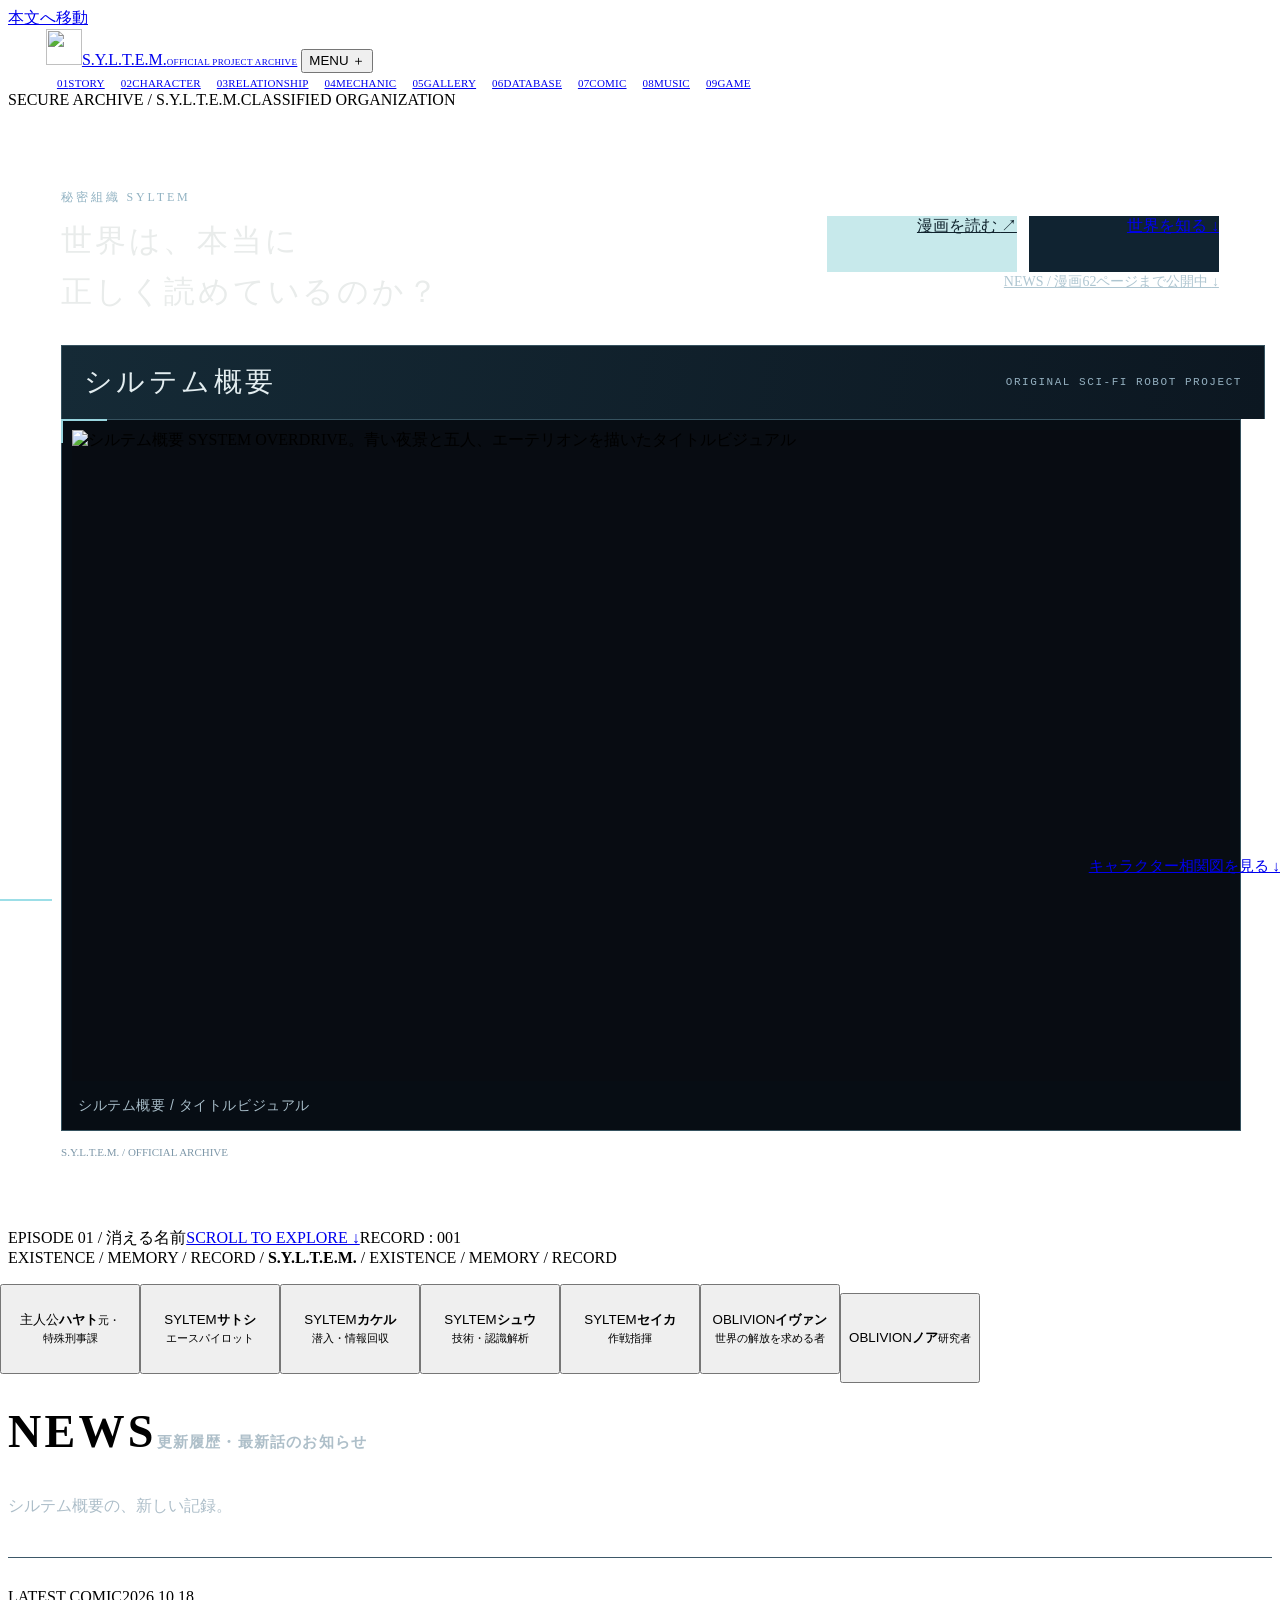
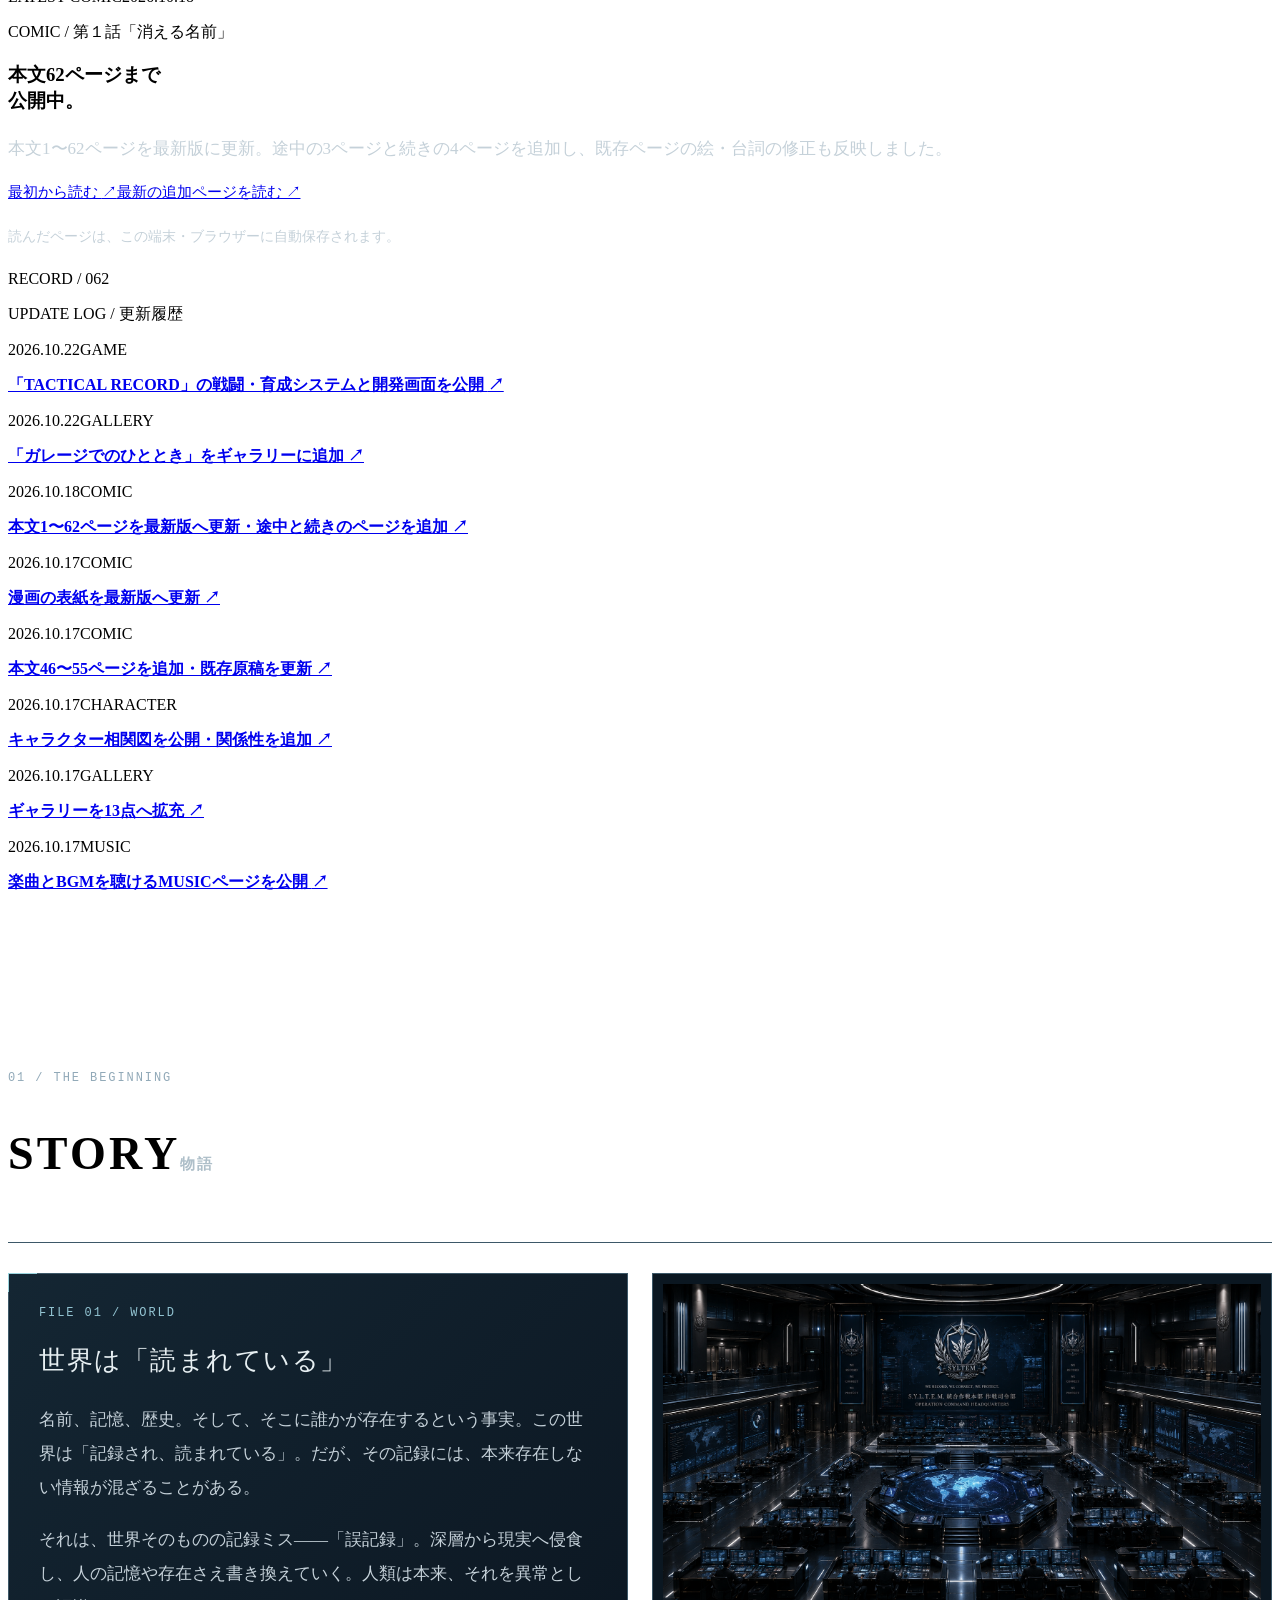
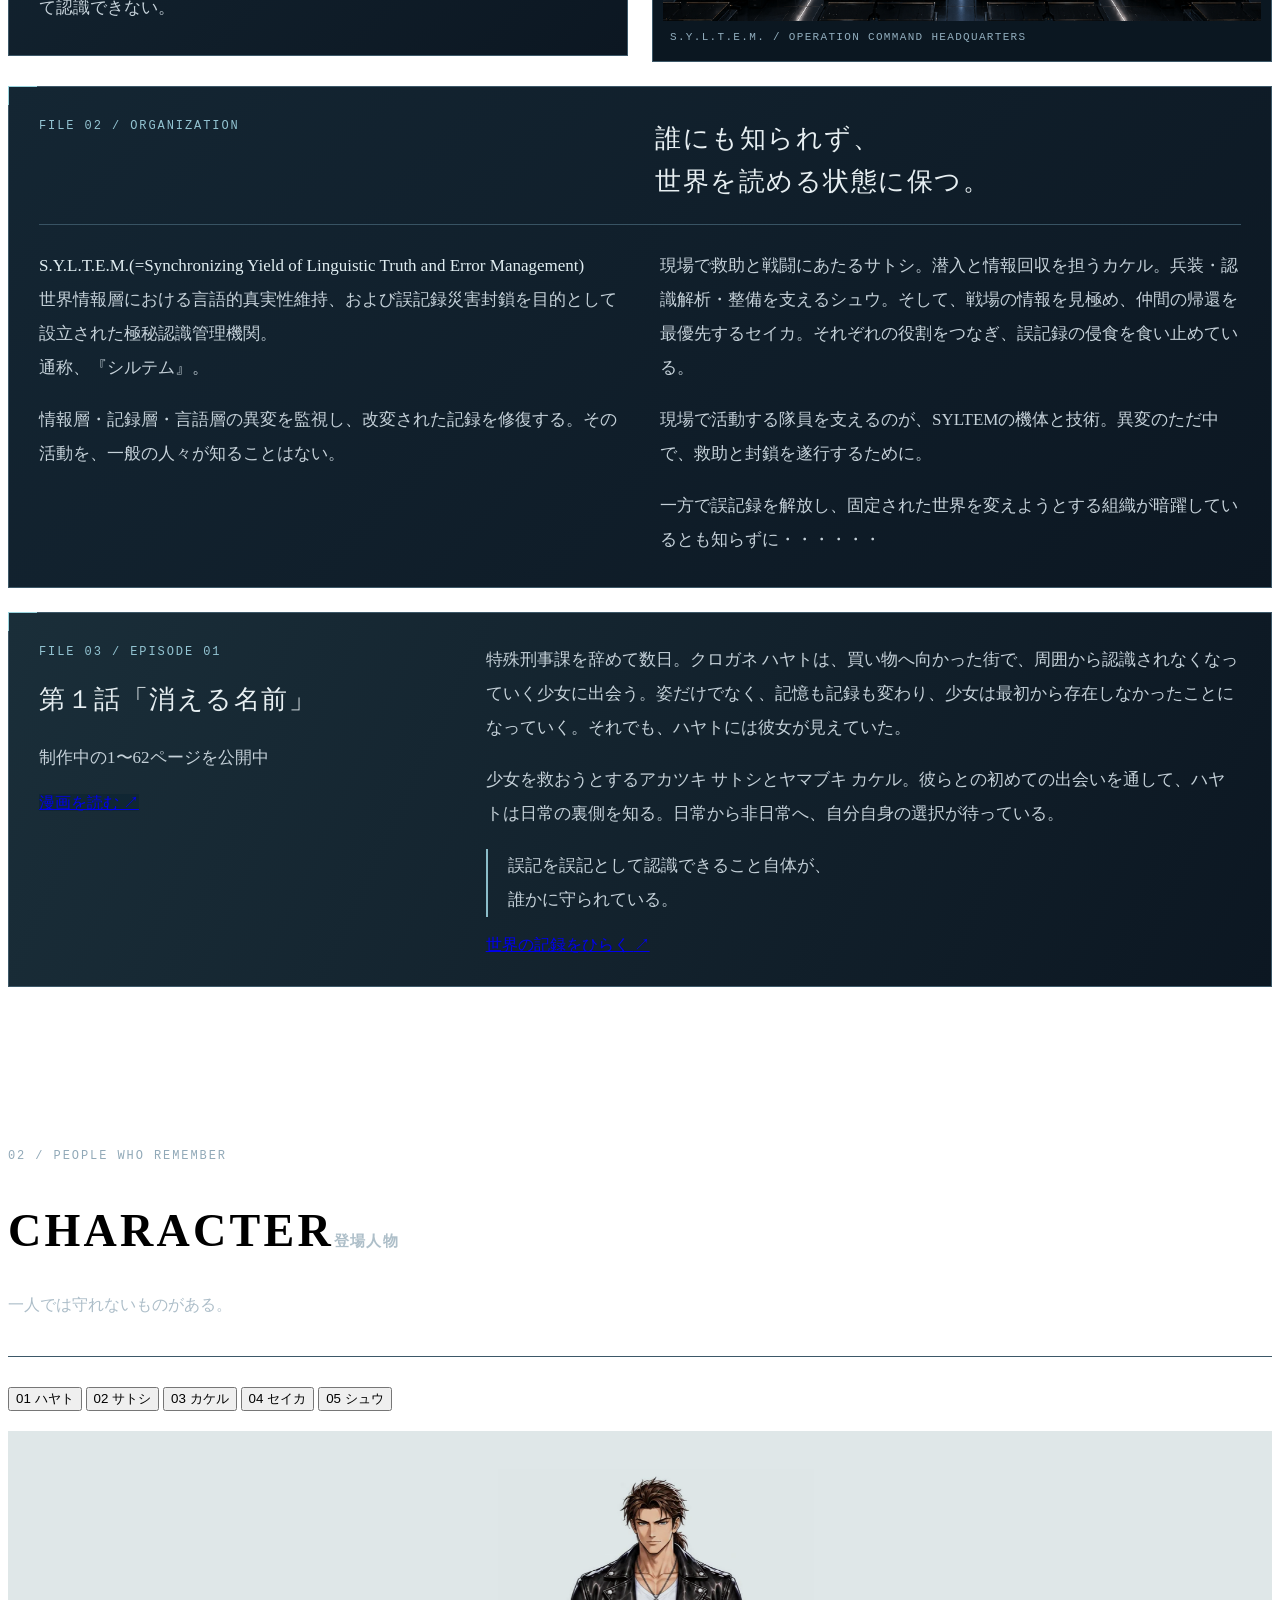
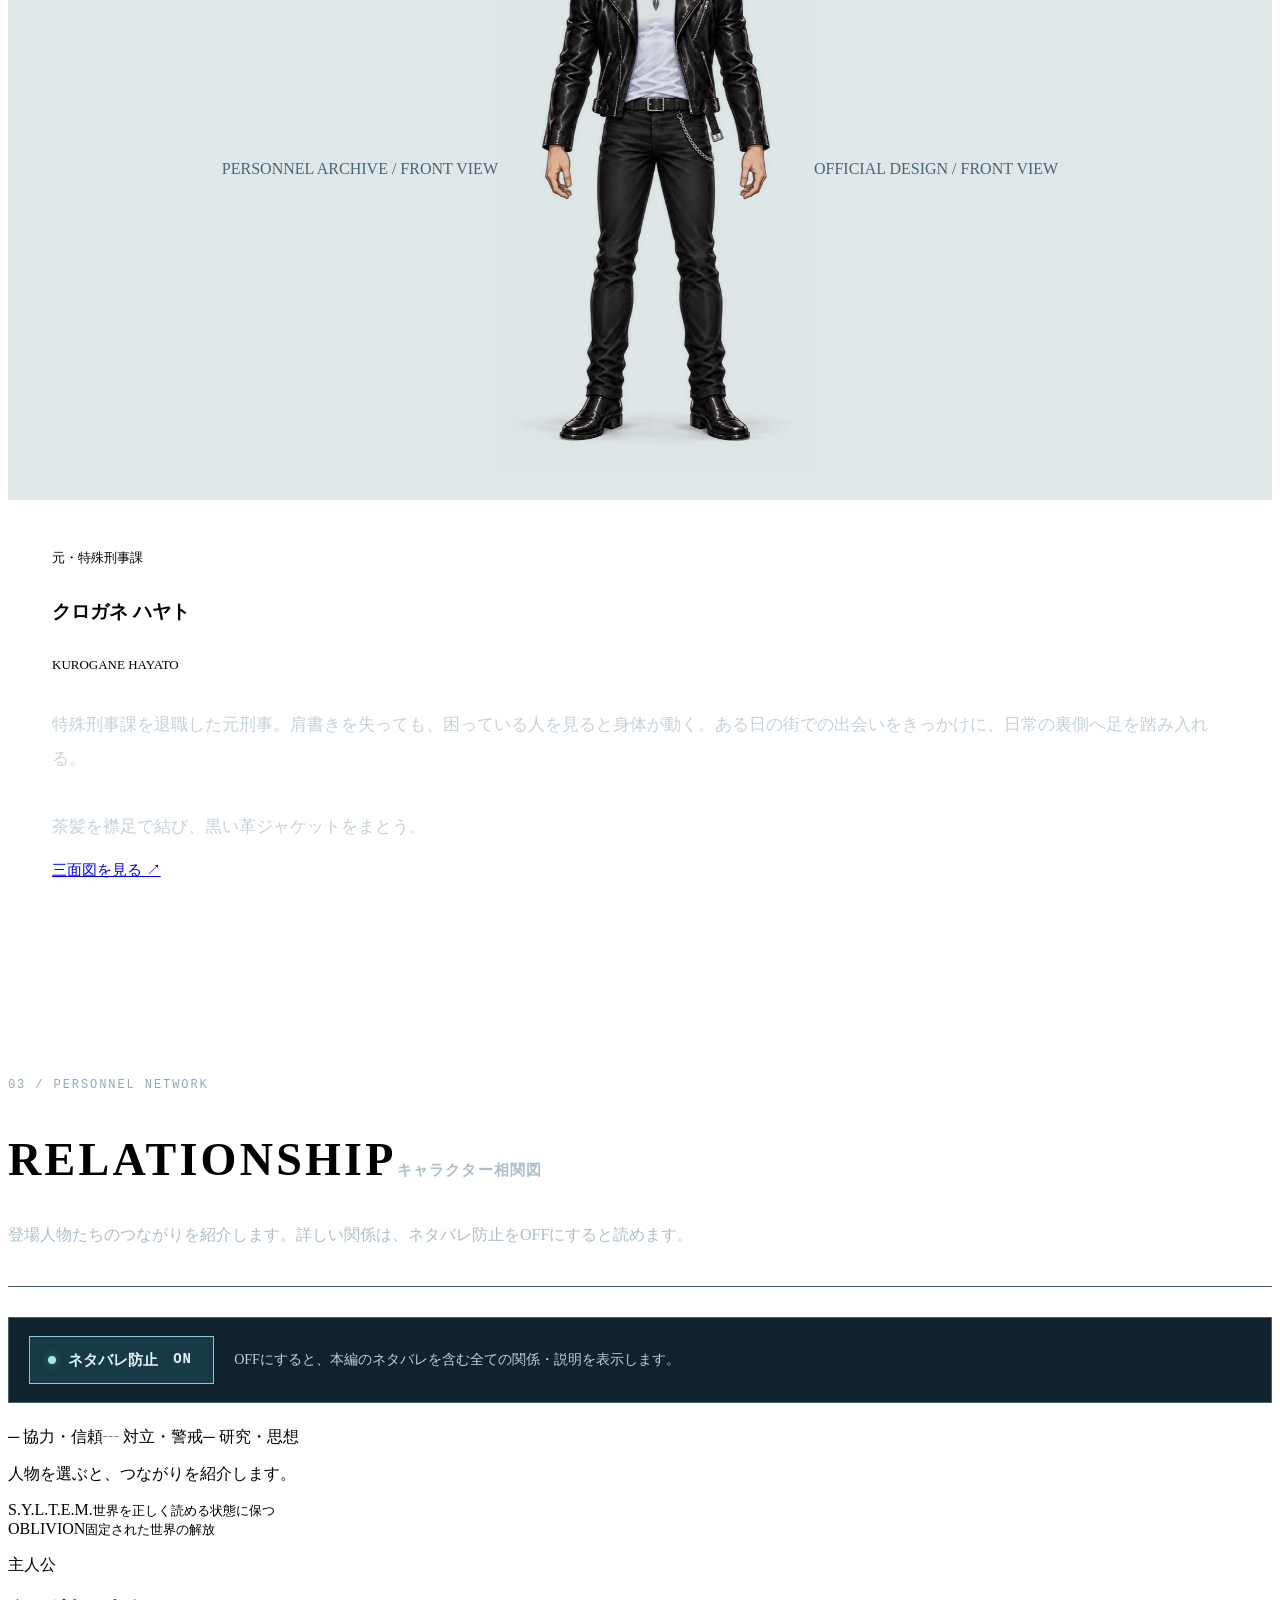
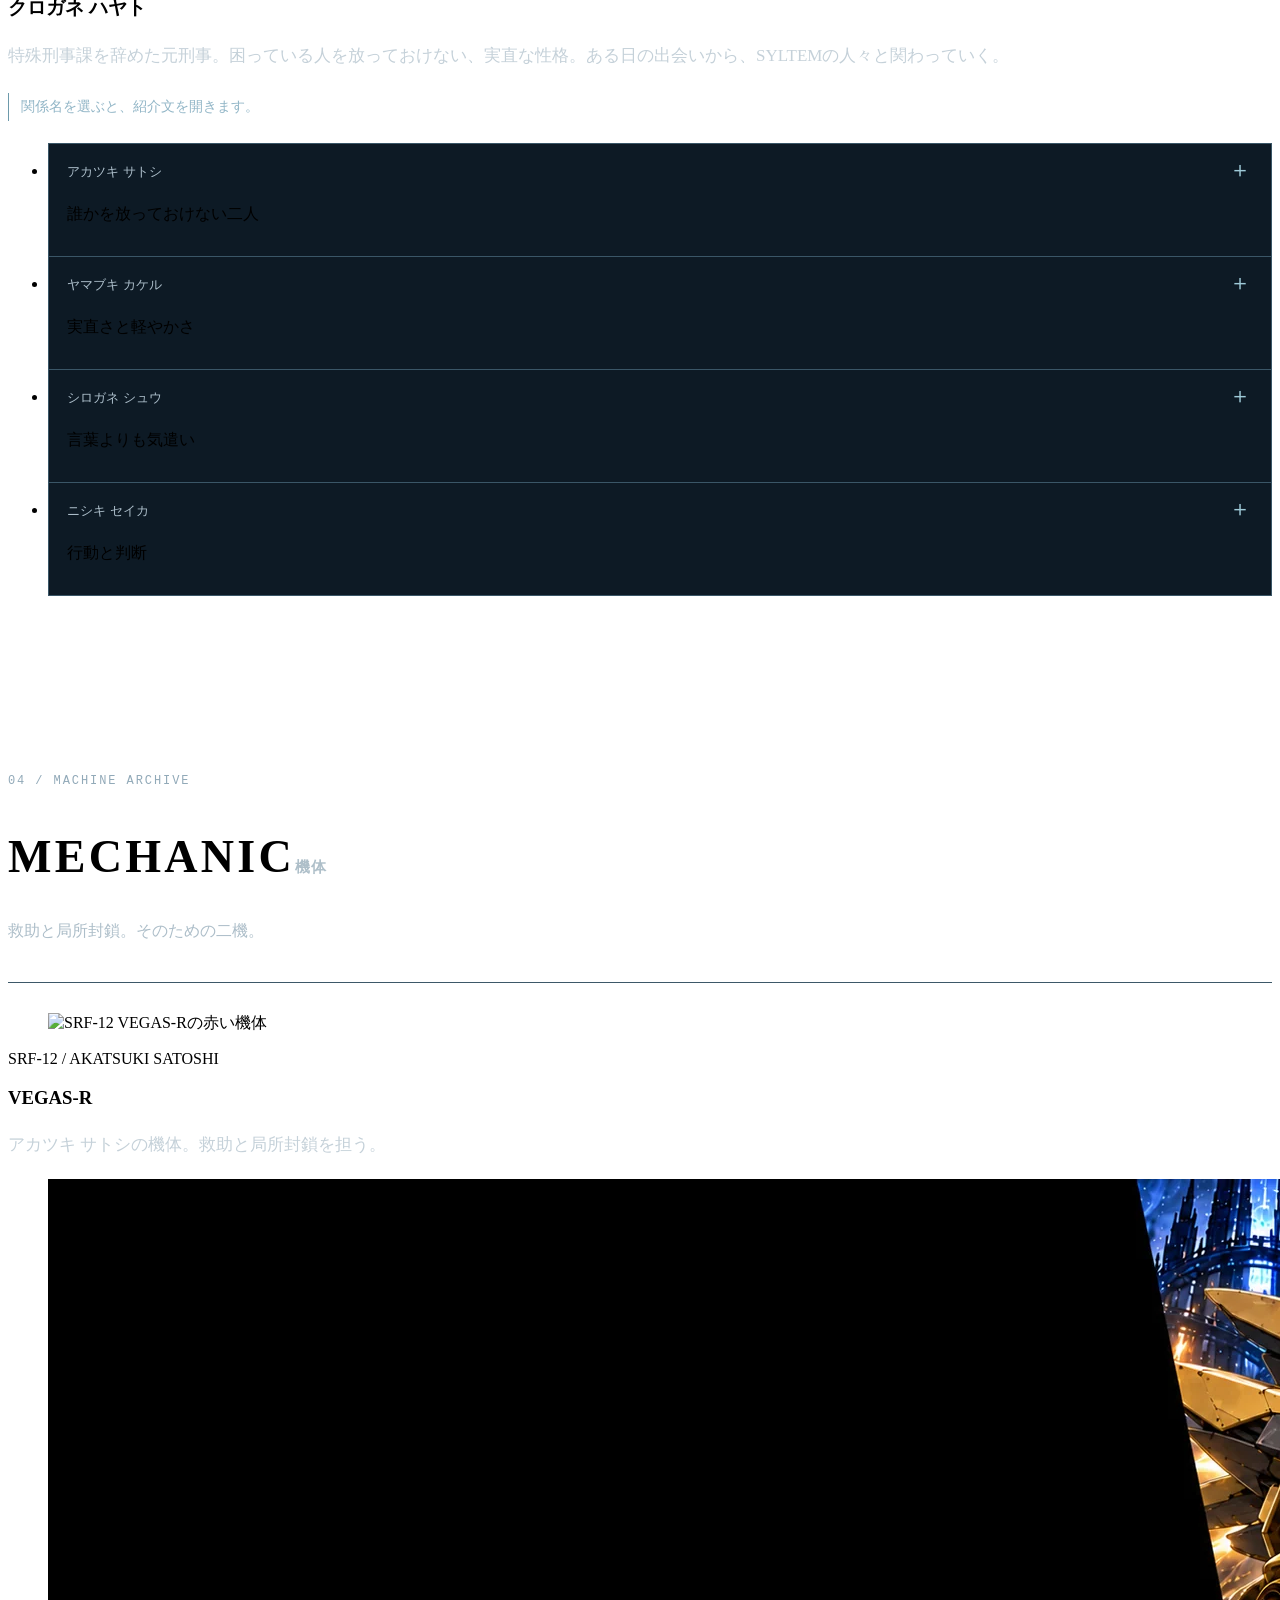
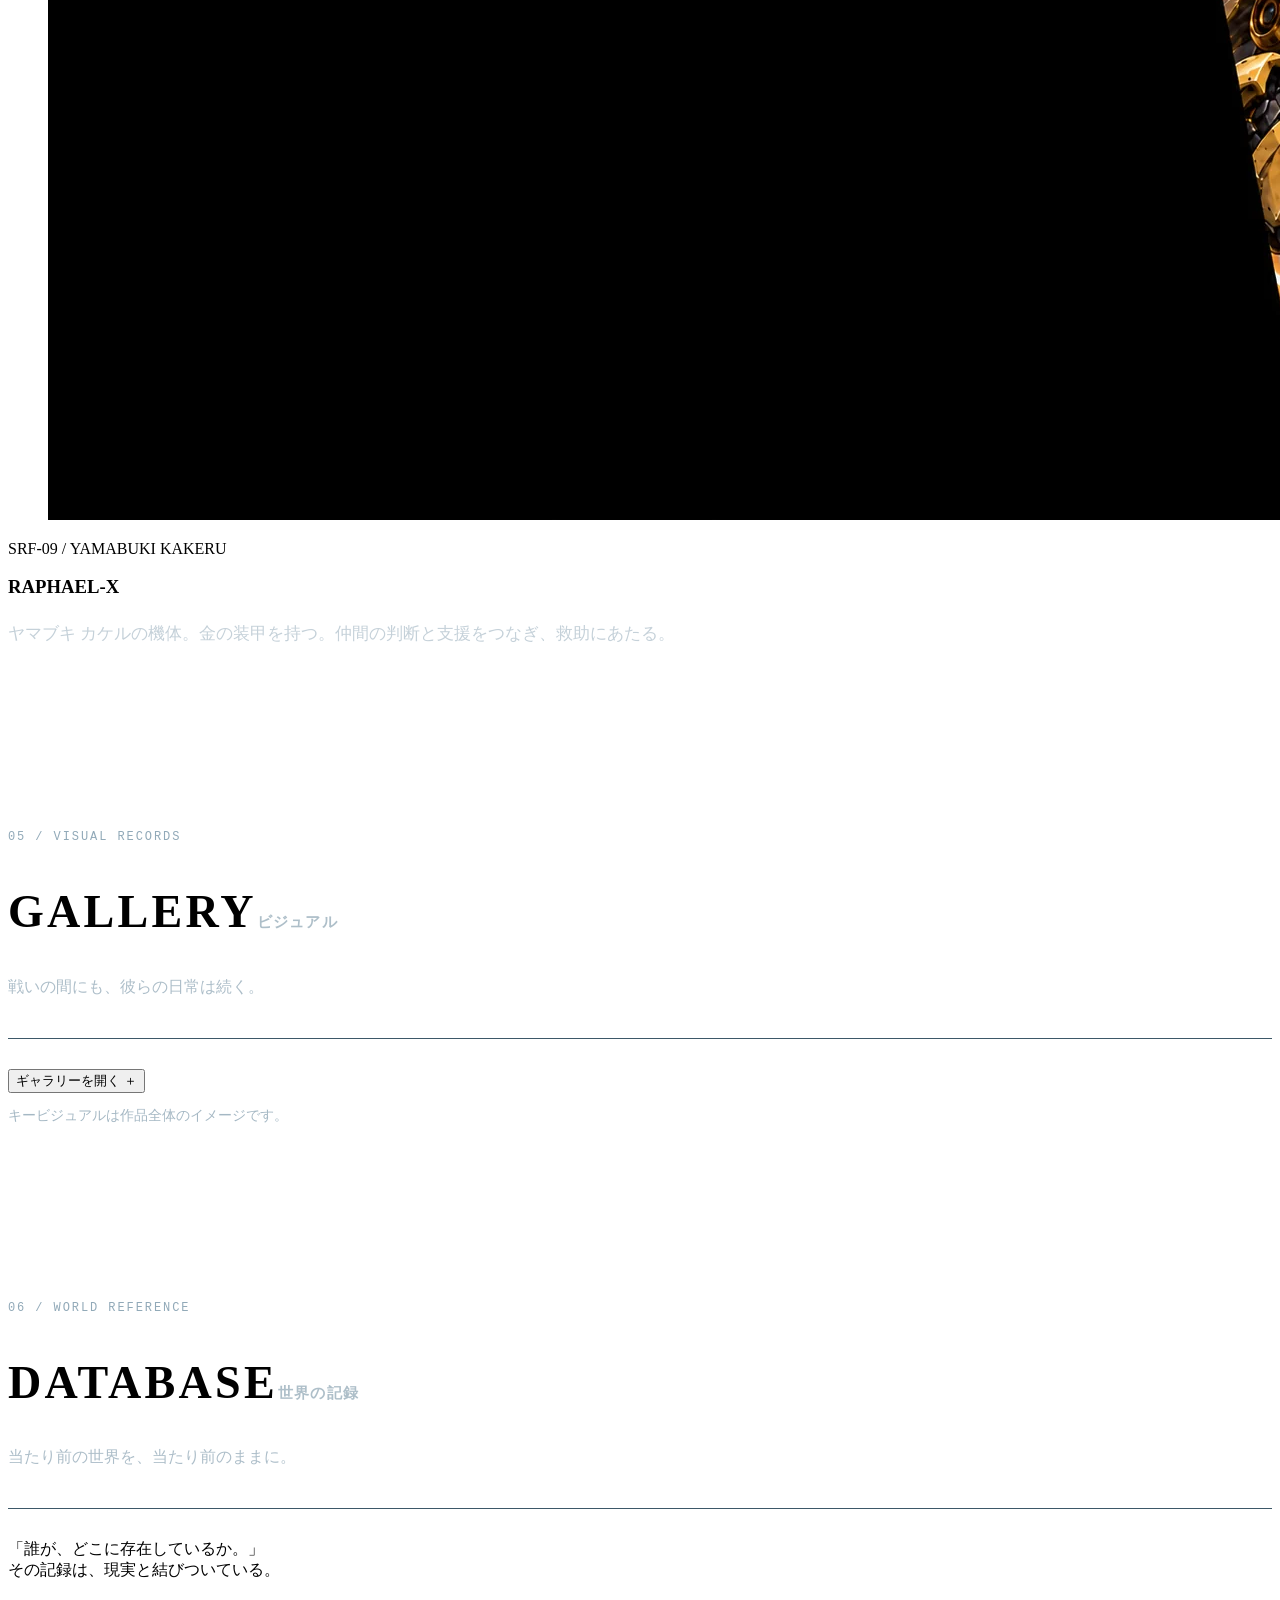
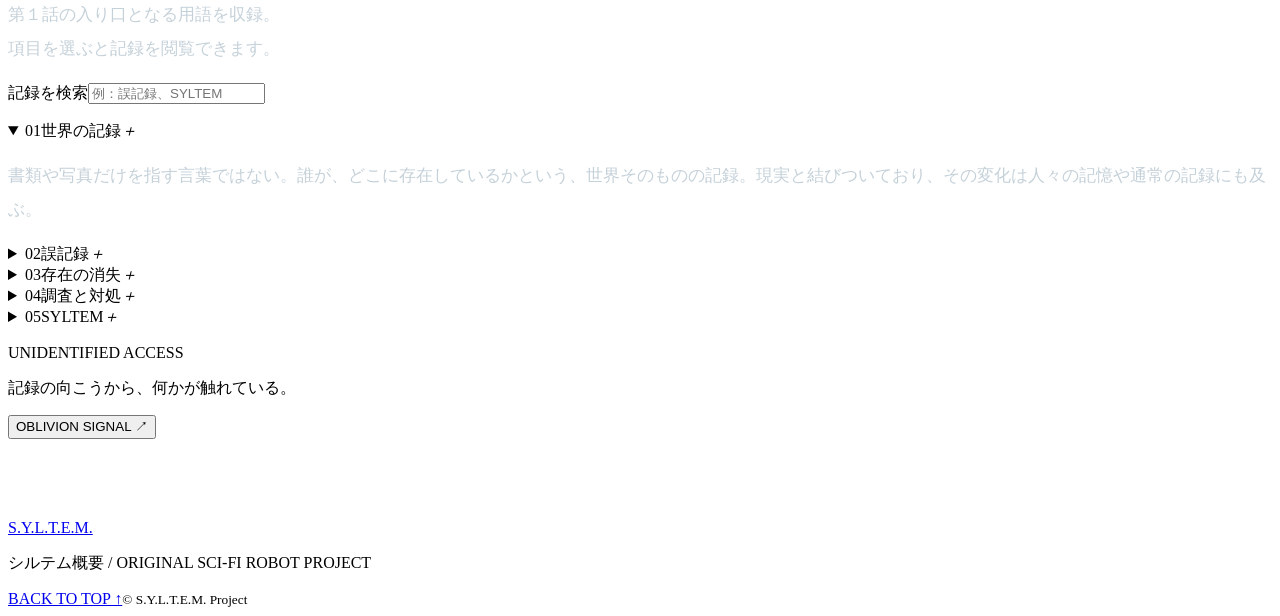
==== index.html @ 00e5a5b4 "Add main pages and game showcase (4/6)" ====
<!doctype html>
<html lang="ja">
<head>
<meta charset="utf-8"><meta name="viewport" content="width=device-width,initial-scale=1">
<meta name="theme-color" content="#080c12">
<title>シルテム概要｜S.Y.L.T.E.M. 公式サイト｜オリジナルSFロボット漫画</title>
<meta name="description" content="オリジナルSFロボット作品『シルテム概要』。消える名前、書き換わる記録。クロガネ ハヤトとSYLTEMの出会いを描く物語。">
<link rel="icon" href="syltem-emblem.png" type="image/png"><link rel="stylesheet" href="style.css?v=oblivion-soft-lines-1"><link rel="stylesheet" href="interface.css?v=relations-spoiler-20261022">
<script src="script.js?v=relations-spoiler-20261022" defer></script>
<link rel="canonical" href="https://kurogane1008.github.io/syltem/index.html"><link rel="sitemap" type="application/xml" href="sitemap.xml"><script type="application/ld+json">{"@context": "https://schema.org", "@type": "WebSite", "name": "シルテム概要 公式サイト", "alternateName": ["S.Y.L.T.E.M.", "SYLTEM", "シルテム"], "url": "https://kurogane1008.github.io/syltem/index.html", "inLanguage": "ja"}</script><link rel="preconnect" href="https://fonts.googleapis.com"><link rel="preconnect" href="https://fonts.gstatic.com" crossorigin><link rel="stylesheet" href="https://fonts.googleapis.com/css2?family=Noto+Sans+JP:wght@400;500;600;700&family=Rajdhani:wght@500;600;700&display=swap"><link rel="stylesheet" href="site-design.css?v=design-20261022"><script src="site-interface.js?v=design-20261022" defer></script></head>
<body class="site-refresh">
<a class="skip" href="#main">本文へ移動</a>
<header class="header"><a class="brand" href="#top" aria-label="S.Y.L.T.E.M. トップ"><img class="brand-emblem" src="syltem-emblem.png" alt="" width="48" height="48"><span>S.Y.L.T.E.M.<small>OFFICIAL PROJECT ARCHIVE</small></span></a>
<button class="menu-toggle" aria-controls="navigation" aria-expanded="false">MENU <span>＋</span></button>
<nav id="navigation" aria-label="メインナビゲーション"><a href="#story" data-index="01">STORY</a><a href="#character" data-index="02">CHARACTER</a><a href="#relationships" data-index="03">RELATIONSHIP</a><a href="#mechanic" data-index="04">MECHANIC</a><a href="#gallery" data-index="05">GALLERY</a><a href="#database" data-index="06">DATABASE</a><a href="comic.html" data-index="07">COMIC</a><a href="music.html" data-index="08">MUSIC</a><a href="game.html" data-index="09">GAME</a></nav>
</header>
<main id="main">
<section class="hero emblem-hero" id="top" aria-labelledby="hero-title">
<div class="emblem-grid" aria-hidden="true"></div>
<div class="hero-top"><span><i class="status-dot"></i> SECURE ARCHIVE / S.Y.L.T.E.M.</span><span>CLASSIFIED ORGANIZATION</span></div>
<div class="emblem-center">
<div class="hero-intro"><div class="hero-intro-copy"><p class="emblem-kicker">秘密組織 SYLTEM</p><p class="top-question">世界は、本当に<br>正しく読めているのか？</p></div>
<div class="hero-access"><div class="hero-actions"><a class="button light" href="comic.html">漫画を読む <span aria-hidden="true">↗</span></a><a class="button" href="#story">世界を知る <span aria-hidden="true">↓</span></a></div><a class="hero-news-link" href="#news">NEWS / 漫画62ページまで公開中 <span aria-hidden="true">↓</span></a></div></div>
<div class="hero-titlebar"><h1 id="hero-title">シルテム概要</h1><span>ORIGINAL SCI-FI ROBOT PROJECT</span></div>
<img class="official-emblem" style="width:min(100%,1500px);max-height:none;height:auto" src="siltem-title-current-aetherion.png" alt="シルテム概要 SYSTEM OVERDRIVE。青い夜景と五人、エーテリオンを描いたタイトルビジュアル" width="1672" height="941" fetchpriority="high">

<p class="emblem-subtitle">S.Y.L.T.E.M. / OFFICIAL ARCHIVE</p>

</div>
<div class="hero-bottom"><span>EPISODE 01 / 消える名前</span><a href="#story">SCROLL TO EXPLORE ↓</a><span>RECORD : 001</span></div>
</section>
<div class="ticker" aria-hidden="true"><span>EXISTENCE</span> / <span>MEMORY</span> / <span>RECORD</span> / <b>S.Y.L.T.E.M.</b> / <span>EXISTENCE</span> / <span>MEMORY</span> / <span>RECORD</span></div>
<section class="section news" id="news" aria-labelledby="news-title">
<div class="section-heading"><p class="eyebrow">00 / ARCHIVE UPDATES</p><h2 id="news-title">NEWS<span>更新履歴・最新話のお知らせ</span></h2><p class="section-note">シルテム概要の、新しい記録。</p></div>
<div class="news-layout"><article class="news-feature"><div class="news-feature-top"><span class="news-badge">LATEST COMIC</span><time datetime="2026-10-18">2026.10.18</time></div><p class="news-chapter">COMIC / 第１話「消える名前」</p><h3>本文62ページまで<br>公開中。</h3><p>本文1〜62ページを最新版に更新。途中の3ページと続きの4ページを追加し、既存ページの絵・台詞の修正も反映しました。</p><div class="news-actions"><a class="button light" id="comic-resume" href="comic.html#cover">最初から読む <span aria-hidden="true">↗</span></a><a class="text-link" href="comic.html#page-059">最新の追加ページを読む ↗</a></div><p class="news-reading-note"><small id="comic-resume-note">読んだページは、この端末・ブラウザーに自動保存されます。</small></p><span class="news-feature-code" aria-hidden="true">RECORD / 062</span></article>
<div class="news-history"><p class="news-history-label">UPDATE LOG / 更新履歴</p>
<article class="news-row"><div><time datetime="2026-10-22">2026.10.22</time><span>GAME</span></div><h3><a href="game.html">「TACTICAL RECORD」の戦闘・育成システムと開発画面を公開 <b>↗</b></a></h3></article>
<article class="news-row"><div><time datetime="2026-10-22">2026.10.22</time><span>GALLERY</span></div><h3><a href="#gallery">「ガレージでのひととき」をギャラリーに追加 <b>↗</b></a></h3></article>
<article class="news-row"><div><time datetime="2026-10-18">2026.10.18</time><span>COMIC</span></div><h3><a href="comic.html#page-033">本文1〜62ページを最新版へ更新・途中と続きのページを追加 <b>↗</b></a></h3></article>
<article class="news-row"><div><time datetime="2026-10-17">2026.10.17</time><span>COMIC</span></div><h3><a href="comic.html#cover">漫画の表紙を最新版へ更新 <b>↗</b></a></h3></article>
<article class="news-row"><div><time datetime="2026-10-17">2026.10.17</time><span>COMIC</span></div><h3><a href="comic.html#page-046">本文46〜55ページを追加・既存原稿を更新 <b>↗</b></a></h3></article>
<article class="news-row"><div><time datetime="2026-10-17">2026.10.17</time><span>CHARACTER</span></div><h3><a href="#relationships">キャラクター相関図を公開・関係性を追加 <b>↗</b></a></h3></article>
<article class="news-row"><div><time datetime="2026-10-17">2026.10.17</time><span>GALLERY</span></div><h3><a href="#gallery">ギャラリーを13点へ拡充 <b>↗</b></a></h3></article>
<article class="news-row"><div><time datetime="2026-10-17">2026.10.17</time><span>MUSIC</span></div><h3><a href="music.html">楽曲とBGMを聴けるMUSICページを公開 <b>↗</b></a></h3></article>
</div></div></section>
<section class="story section" id="story">
<div class="section-heading"><p class="eyebrow">01 / THE BEGINNING</p><h2>STORY<span>物語</span></h2></div>
<div class="story-layout">
<article class="story-dossier story-world" aria-labelledby="world-title"><p class="label">FILE 01 / WORLD</p><h3 id="world-title">世界は「読まれている」</h3><p>名前、記憶、歴史。そして、そこに誰かが存在するという事実。この世界は「記録され、読まれている」。だが、その記録には、本来存在しない情報が混ざることがある。</p>
<p>それは、世界そのものの記録ミス――「誤記録」。深層から現実へ侵食し、人の記憶や存在さえ書き換えていく。人類は本来、それを異常として認識できない。</p></article>
<figure class="story-image"><img src="e8080113-ddc4-402f-bca2-cd47527eb787.png" alt="SYLTEMのマークと世界地図のモニターを備えた統合作戦本部の作戦司令室" loading="lazy" width="1672" height="941" style="height:auto;aspect-ratio:1672/941;object-fit:contain;filter:none"><figcaption>S.Y.L.T.E.M. / OPERATION COMMAND HEADQUARTERS</figcaption></figure>
<article class="story-dossier story-organization" aria-labelledby="organization-title"><div class="dossier-heading"><p class="label">FILE 02 / ORGANIZATION</p><h3 id="organization-title">誰にも知られず、<br>世界を読める状態に保つ。</h3></div><div class="dossier-columns"><div><p><strong>S.Y.L.T.E.M.(=Synchronizing Yield of Linguistic Truth and Error Management)</strong><br>世界情報層における言語的真実性維持、および誤記録災害封鎖を目的として設立された極秘認識管理機関。<br>通称、『シルテム』。</p><p>情報層・記録層・言語層の異変を監視し、改変された記録を修復する。その活動を、一般の人々が知ることはない。</p>

</div><div><p>現場で救助と戦闘にあたるサトシ。潜入と情報回収を担うカケル。兵装・認識解析・整備を支えるシュウ。そして、戦場の情報を見極め、仲間の帰還を最優先するセイカ。それぞれの役割をつなぎ、誤記録の侵食を食い止めている。</p>
<p>現場で活動する隊員を支えるのが、SYLTEMの機体と技術。異変のただ中で、救助と封鎖を遂行するために。</p>
<p>一方で誤記録を解放し、固定された世界を変えようとする組織が暗躍しているとも知らずに・・・・・・</p></div></div></article>
<article class="story-dossier story-prologue" aria-labelledby="prologue-title"><div class="dossier-heading"><p class="label">FILE 03 / EPISODE 01</p><h3 id="prologue-title">第１話「消える名前」</h3><p class="prologue-status">制作中の1〜62ページを公開中</p><a class="button" href="comic.html">漫画を読む <span aria-hidden="true">↗</span></a></div><div class="prologue-body"><p>特殊刑事課を辞めて数日。クロガネ ハヤトは、買い物へ向かった街で、周囲から認識されなくなっていく少女に出会う。姿だけでなく、記憶も記録も変わり、少女は最初から存在しなかったことになっていく。それでも、ハヤトには彼女が見えていた。</p>
<p>少女を救おうとするアカツキ サトシとヤマブキ カケル。彼らとの初めての出会いを通して、ハヤトは日常の裏側を知る。日常から非日常へ、自分自身の選択が待っている。</p><p class="story-end">誤記を誤記として認識できること自体が、<br>誰かに守られている。</p><a class="text-link" href="#database">世界の記録をひらく <span aria-hidden="true">↗</span></a></div></article>
</div>
</section>
<section class="characters section" id="character">
<div class="section-heading"><p class="eyebrow">02 / PEOPLE WHO REMEMBER</p><h2>CHARACTER<span>登場人物</span></h2><p class="section-note">一人では守れないものがある。</p><a class="text-link" href="#relationships">キャラクター相関図を見る ↓</a></div>
<div class="character-tabs" role="tablist" aria-label="人物を選ぶ">
<button role="tab" id="tab-hayato" aria-controls="character-panel" aria-selected="true" data-character="hayato">01 <span>ハヤト</span></button>
<button role="tab" id="tab-satoshi" aria-controls="character-panel" aria-selected="false" tabindex="-1" data-character="satoshi">02 <span>サトシ</span></button>
<button role="tab" id="tab-kakeru" aria-controls="character-panel" aria-selected="false" tabindex="-1" data-character="kakeru">03 <span>カケル</span></button>
<button role="tab" id="tab-seika" aria-controls="character-panel" aria-selected="false" tabindex="-1" data-character="seika">04 <span>セイカ</span></button>
<button role="tab" id="tab-shu" aria-controls="character-panel" aria-selected="false" tabindex="-1" data-character="shu">05 <span>シュウ</span></button></div>
<div class="character-panel" id="character-panel" role="tabpanel" aria-labelledby="tab-hayato" tabindex="0">
<div class="character-art"><div class="portrait-window"><img id="character-image" src="hayato.webp" alt="クロガネ ハヤトの正面の立ち姿" loading="lazy" width="1400" height="933"></div><span>OFFICIAL DESIGN / FRONT VIEW</span></div>
<div class="character-info"><p class="label" id="character-role">元・特殊刑事課</p><h3 id="character-name">クロガネ ハヤト</h3><p class="roman" id="character-roman">KUROGANE HAYATO</p><p class="character-description" id="character-description">特殊刑事課を退職した元刑事。肩書きを失っても、困っている人を見ると身体が動く。ある日の街での出会いをきっかけに、日常の裏側へ足を踏み入れる。</p><p class="character-detail" id="character-detail">茶髪を襟足で結び、黒い革ジャケットをまとう。</p><a class="text-link" id="character-full" href="hayato.webp" target="_blank" rel="noopener">三面図を見る ↗</a></div></div>
</section>
<section class="section relationships" id="relationships" aria-labelledby="relationships-title"><div class="section-heading"><p class="eyebrow">03 / PERSONNEL NETWORK</p><h2 id="relationships-title">RELATIONSHIP<span>キャラクター相関図</span></h2><p class="section-note">登場人物たちのつながりを紹介します。詳しい関係は、ネタバレ防止をOFFにすると読めます。</p></div><div class="relation-spoiler-control"><button type="button" id="relation-spoiler-toggle" role="switch" aria-checked="true" aria-label="ネタバレ防止" aria-describedby="relation-spoiler-note" aria-controls="relation-content" disabled><span class="relation-spoiler-indicator" aria-hidden="true"></span><span>ネタバレ防止</span><b id="relation-spoiler-state" aria-hidden="true">ON</b></button><p id="relation-spoiler-note" role="status">OFFにすると、本編のネタバレを含む全ての関係・説明を表示します。</p></div><div class="relation-legend"><span>─ 協力・信頼</span><span>┄ 対立・警戒</span><span>─ 研究・思想</span><span id="relation-unknown-legend" hidden>┄ 詳細不明</span><p>人物を選ぶと、つながりを紹介します。</p></div><div class="relation-layout" id="relation-content"><div class="relation-map" aria-label="人物を選択"><div class="relation-map-heading"><div class="relation-faction syltem-faction">S.Y.L.T.E.M.<small>世界を正しく読める状態に保つ</small></div><div class="relation-faction oblivion-faction">OBLIVION<small>固定された世界の解放</small></div></div><div class="relation-stage"><svg viewBox="0 0 100 100" preserveAspectRatio="none" aria-hidden="true"><line class="relation-line ally" data-ends="satoshi kakeru" x1="13" y1="51" x2="41" y2="51"/><line class="relation-line ally" data-ends="hayato kakeru" x1="27" y1="20" x2="41" y2="51"/><line class="relation-line ally" data-ends="shu kakeru" x1="13" y1="83" x2="41" y2="51"/><line class="relation-line ally" data-ends="satoshi shu" x1="13" y1="51" x2="13" y2="83"/><line class="relation-line ally" data-ends="seika satoshi" x1="41" y1="83" x2="13" y2="51"/><line class="relation-line ally" data-ends="hayato seika" x1="27" y1="20" x2="41" y2="83"/><line class="relation-line ally" data-ends="hayato shu" x1="27" y1="20" x2="13" y2="83"/><line class="relation-line conflict" data-ends="seika ivan" x1="41" y1="83" x2="80" y2="31"/><line class="relation-line research" data-ends="ivan noa" x1="80" y1="31" x2="80" y2="73"/><line class="relation-line ally" data-ends="seika shu" x1="41" y1="83" x2="13" y2="83"/><line class="relation-line ally" data-ends="seika kakeru" x1="41" y1="83" x2="41" y2="51"/><line class="relation-line ally" data-ends="hayato satoshi" x1="27" y1="20" x2="13" y2="51"/></svg><button type="button" class="relation-person " data-person="hayato" style="--x:27%;--y:20%" aria-pressed="true"><span>主人公</span><b>ハヤト</b><small>元・<wbr>特殊刑事課</small></button><button type="button" class="relation-person " data-person="satoshi" style="--x:13%;--y:51%" aria-pressed="false"><span>SYLTEM</span><b>サトシ</b><small>エース<wbr>パイロット</small></button><button type="button" class="relation-person " data-person="kakeru" style="--x:41%;--y:51%" aria-pressed="false"><span>SYLTEM</span><b>カケル</b><small>潜入・<wbr>情報回収</small></button><button type="button" class="relation-person " data-person="shu" style="--x:13%;--y:83%" aria-pressed="false"><span>SYLTEM</span><b>シュウ</b><small>技術・<wbr>認識解析</small></button><button type="button" class="relation-person " data-person="seika" style="--x:41%;--y:83%" aria-pressed="false"><span>SYLTEM</span><b>セイカ</b><small>作戦指揮</small></button><button type="button" class="relation-person opposition" data-person="ivan" style="--x:80%;--y:31%" aria-pressed="false"><span>OBLIVION</span><b>イヴァン</b><small>世界の解放を<wbr>求める者</small></button><button type="button" class="relation-person opposition" data-person="noa" style="--x:80%;--y:73%" aria-pressed="false"><span>OBLIVION</span><b>ノア</b><small>研究者</small></button></div></div><div class="relation-detail" aria-live="polite" aria-atomic="true"><p class="label" id="relation-faction">主人公</p><h3 id="relation-name">クロガネ ハヤト</h3><p id="relation-about">特殊刑事課を辞めた元刑事。困っている人を放っておけない、実直な性格。ある日の出会いから、SYLTEMの人々と関わっていく。</p><p class="relation-hint">関係名を選ぶと、紹介文を開きます。</p><ul id="relation-list"></ul></div></div><noscript><p>つながりの詳細はJavaScriptを有効にすると表示されます。</p></noscript></section>
<section class="mechanics section" id="mechanic">
<div class="section-heading"><p class="eyebrow">04 / MACHINE ARCHIVE</p><h2>MECHANIC<span>機体</span></h2><p class="section-note">救助と局所封鎖。そのための二機。</p></div>
<div class="mecha-grid"><article class="mecha"><figure class="mecha-visual"><img src="vegas.webp" loading="lazy" alt="SRF-12 VEGAS-Rの赤い機体" width="1672" height="941"></figure><div><p class="label">SRF-12 / AKATSUKI SATOSHI</p><h3>VEGAS-R</h3><p>アカツキ サトシの機体。救助と局所封鎖を担う。</p></div></article><article class="mecha gold"><figure class="mecha-visual"><img src="raphael.webp" loading="lazy" alt="SRF-09 RAPHAEL-Xの金色の機体" width="1672" height="941"></figure><div><p class="label">SRF-09 / YAMABUKI KAKERU</p><h3>RAPHAEL-X</h3><p>ヤマブキ カケルの機体。金の装甲を持つ。仲間の判断と支援をつなぎ、救助にあたる。</p></div></article></div>

</section>
<section class="gallery section" id="gallery">
<div class="section-heading"><p class="eyebrow">05 / VISUAL RECORDS</p><h2>GALLERY<span>ビジュアル</span></h2><p class="section-note">戦いの間にも、彼らの日常は続く。</p></div>
<button type="button" class="button gallery-toggle" aria-expanded="true" aria-controls="gallery-records">ギャラリーを閉じる −</button><div class="gallery-grid" id="gallery-records">
<button class="gallery-item wide" data-image="hero.webp" data-title="夕暮れ、五人の時間"><img src="hero.webp" alt="夕暮れの都市に集う五人" loading="lazy" width="1672" height="941"><span><b>01 / 夕暮れ、五人の時間</b><i>＋</i></span></button>
<button class="gallery-item" data-image="gallery-city.webp" data-title="都市の夜 / ハヤト"><img src="gallery-city.webp" alt="都市の夜景とハヤト" loading="lazy" width="1672" height="941"><span><b>02 / 都市の夜</b><i>＋</i></span></button>
<button class="gallery-item" data-image="gallery-partners.webp" data-title="相棒たち / サトシとカケル"><img src="gallery-partners.webp" alt="夕暮れのサトシとカケル" loading="lazy" width="1672" height="941"><span><b>03 / 相棒たち</b><i>＋</i></span></button>

<button class="gallery-item" data-image="gallery-key.webp" data-title="作品キービジュアル"><img src="gallery-key.webp" alt="エーテリオンと五人を描いた作品全体のキービジュアル" loading="lazy" width="1672" height="941"><span><b>04 / 作品キービジュアル</b><i>＋</i></span></button><button class="gallery-item" data-image="gallery-seika-shu.png" data-title="本部での対話 / セイカとシュウ"><img src="gallery-seika-shu.png" alt="SYLTEM本部の廊下でタブレットを手に話すセイカとシュウ" loading="lazy" width="1672" height="941"><span><b>05 / 本部での対話</b><i>＋</i></span></button><button class="gallery-item" data-image="akatsuki-playing-with-cat.png" data-title="猫と過ごす夕暮れ / アカツキ サトシ"><img src="akatsuki-playing-with-cat.png" alt="夕暮れの屋上で猫じゃらしを使い、猫と遊ぶアカツキ サトシ" loading="lazy" width="1672" height="941"><span><b>06 / 猫と過ごす夕暮れ</b><i>＋</i></span></button><button class="gallery-item" data-image="yamabuki-daily-cafe.png" data-title="カフェでのひととき / ヤマブキ カケル"><img src="yamabuki-daily-cafe.png" alt="カフェで過ごすヤマブキ カケル" loading="lazy" width="1672" height="941"><span><b>07 / カフェでのひととき</b><i>＋</i></span></button><button class="gallery-item" data-image="hayato-night-ride-latest.png" data-title="夜を駆ける / クロガネ ハヤト"><img src="hayato-night-ride-latest.png" alt="夜景を背にバイクで走るクロガネ ハヤト" loading="lazy" width="1672" height="941"><span><b>08 / 夜を駆ける</b><i>＋</i></span></button><button class="gallery-item" data-image="akatsuki-yamabuki-joking-hayato.png" data-title="夕暮れの軽口 / サトシ・カケル・ハヤト"><img src="akatsuki-yamabuki-joking-hayato.png" alt="夕暮れの屋上で冗談を交わすサトシ、カケル、ハヤト" loading="lazy" width="1672" height="941"><span><b>09 / 夕暮れの軽口</b><i>＋</i></span></button><button class="gallery-item" data-image="seika-elevator-latest-v2.png" data-title="指揮官のまなざし / セイカ"><img src="seika-elevator-latest-v2.png" alt="警護の隊員とともにエレベーターに立つセイカ" loading="lazy" width="1672" height="941"><span><b>10 / 指揮官のまなざし</b><i>＋</i></span></button><button class="gallery-item" data-image="seika-thinking.png" data-title="思索のひととき / セイカ"><img src="seika-thinking.png" alt="夕暮れの都市を望む執務室で思索するセイカ" loading="lazy" width="1672" height="941"><span><b>11 / 思索のひととき</b><i>＋</i></span></button><button class="gallery-item" data-image="yamabuki-living-room-characters-v3.png" data-title="賑やかなリビング / SYLTEMの仲間たち"><img src="yamabuki-living-room-characters-v3.png" alt="夕暮れのリビングで賑やかに過ごすカケル、サトシ、ハヤト、シュウ、セイカ" loading="lazy" width="1672" height="941"><span><b>12 / 賑やかなリビング</b><i>＋</i></span></button><button class="gallery-item" data-image="shirogane-kurogane-coffee-break.png" data-title="コーヒーブレイク / シュウとハヤト"><img src="shirogane-kurogane-coffee-break.png" alt="夕暮れのラウンジでコーヒーを飲みながら語らうシュウとハヤト" loading="lazy" width="1672" height="941"><span><b>13 / コーヒーブレイク</b><i>＋</i></span></button><button class="gallery-item" data-image="daily-kurogane-garage.png" data-title="ガレージでのひととき / クロガネ ハヤト"><img src="daily-kurogane-garage.png" alt="夕陽が差し込むガレージで愛車のバイクを整備するクロガネ ハヤト" loading="lazy" width="1672" height="941"><span><b>14 / ガレージでのひととき</b><i>＋</i></span></button></div>
<p class="archive-note">キービジュアルは作品全体のイメージです。</p>
</section>
<section class="database section" id="database">
<div class="section-heading"><p class="eyebrow">06 / WORLD REFERENCE</p><h2>DATABASE<span>世界の記録</span></h2><p class="section-note">当たり前の世界を、当たり前のままに。</p></div>
<div class="database-layout"><div><p class="database-intro">「誰が、どこに存在しているか。」<br>その記録は、現実と結びついている。</p><p>第１話の入り口となる用語を収録。<br>項目を選ぶと記録を閲覧できます。</p><label class="search-label" for="database-search">記録を検索</label><input type="search" id="database-search" placeholder="例：誤記録、SYLTEM" autocomplete="off"><p id="search-status" class="search-status" role="status"></p></div>
<div class="database-entries">
<details open><summary><span>01</span>世界の記録<i>＋</i></summary><p>書類や写真だけを指す言葉ではない。誰が、どこに存在しているかという、世界そのものの記録。現実と結びついており、その変化は人々の記憶や通常の記録にも及ぶ。</p></details>
<details><summary><span>02</span>誤記録<i>＋</i></summary><p>世界の記録に、本来ない情報が混ざること。ただの誤字とは異なり、現実そのものに変化を引き起こす。人々の日常や記憶にも影響を及ぼす、不可解な現象。</p></details>
<details><summary><span>03</span>存在の消失<i>＋</i></summary><p>姿が見えなくなるだけではなく、周囲の記憶や記録も書き換わり、最初から存在しなかったことになっていく。</p></details>
<details><summary><span>04</span>調査と対処<i>＋</i></summary><p>SYLTEMは現場の情報を集め、異変の調査と人々の救助にあたる。状況を見極めながら、被害の拡大を防ぐために行動する。</p></details>
<details><summary><span>05</span>SYLTEM<i>＋</i></summary><p>世界の記録に関わる異変に対処する組織。現場の救助、情報の収集、技術支援、指揮をつなぎ、人々の日常を守る。ハヤトは少女の事件を通して、彼らと初めて出会う。</p></details>
</div></div>
<div class="intrusion-entry"><div><p class="label">UNIDENTIFIED ACCESS</p><p>記録の向こうから、何かが触れている。</p></div><button id="intrusion-open" class="button danger" aria-haspopup="dialog">OBLIVION SIGNAL <span>↗</span></button></div>
</section>
<footer><a class="brand" href="#top">S.Y.L.T.E.M.</a><p>シルテム概要 / ORIGINAL SCI-FI ROBOT PROJECT</p><a href="#top">BACK TO TOP ↑</a><small>© S.Y.L.T.E.M. Project</small></footer>
</main>
<dialog id="character-dialog" class="lightbox character-design-dialog" aria-labelledby="character-design-title"><button class="close" data-close="character-dialog" aria-label="三面図を閉じる">CLOSE ×</button><img id="character-design-image" alt=""><p id="character-design-title"></p></dialog>
<dialog id="gallery-dialog" class="lightbox" aria-labelledby="gallery-caption"><button class="close" data-close="gallery-dialog" aria-label="画像を閉じる">CLOSE ×</button><img id="gallery-full" alt=""><p id="gallery-caption"></p></dialog>
<dialog id="intrusion-dialog" class="intrusion" aria-labelledby="intrusion-title">
<div class="intrusion-toolbar"><p class="label">UNAUTHORIZED SIGNAL</p><button class="close" data-close="intrusion-dialog" aria-label="演出を終了する">接続を切断 ×</button></div>
<div class="intrusion-layout"><div class="intrusion-identity"><img class="oblivion-emblem" src="oblivion-emblem.png" alt="OBLIVIONの紫に輝く紋章" width="1254" height="1254"><h2 id="intrusion-title">OBLIVION</h2><p class="signal-jp">記録にないアクセスを検出。</p><div class="signal-log" aria-hidden="true"><p>&gt; ARCHIVE INTEGRITY : UNKNOWN</p><p>&gt; FOREIGN SIGNAL DETECTED</p><p>&gt; CONNECTION AWAITING TERMINATION_</p></div><p class="intrusion-note">これは作品世界をイメージしたサイト内演出です。<br>本編の台詞・実際の警告ではありません。音声は流れません。</p></div>
<div class="intrusion-content"><section class="oblivion-manifesto" aria-label="OBLIVIONの思想"><p class="label">OUR BELIEF / 固定された世界の、その先へ</p><h3>正しい記録だけが、<br>世界のすべてなのか。</h3><p>世界は、記録によって形を与えられている。だが、その記録に収まらないものは、なぜ「誤り」と呼ばれなければならない？</p><p>シルテムが秩序を守るために封じる誤記録。その中に、まだ選ばれていない可能性があるとしたら。私たちOBLIVIONは、誤記録を解放し、固定された世界を変える道を選ぶ。</p><p>守られた日常の外にも、救われるべきものがある。たとえ、今ある世界と対立することになろうとも。</p><div class="oblivion-invitation"><p class="label">AN INVITATION / 境界の向こうから</p><p>与えられた答えに、疑問を抱いたことはないか。<br>失われた可能性に、手を伸ばしたいと思ったことはないか。</p><p>その違和感を、手放すな。<br>記録が定めた結末の、その先へ。</p><p class="invitation-last">私たちと、ともに。<br><strong>OBLIVIONは、君の選択を待っている。</strong></p></div></section><button class="button intrusion-return" data-close="intrusion-dialog">記録を復元して戻る <span aria-hidden="true">↗</span></button></div></div>
</dialog>
<noscript><p class="noscript">JavaScriptが無効です。人物の切り替え・画像の拡大・OBLIVION演出は有効にすると利用できます。物語と世界設定はそのまま読めます。</p></noscript>
<script src="hero-slideshow.js?v=2" defer></script><script src="sf-background.js?v=2" defer></script><script src="terminal-nav.js?v=1" defer></script><script src="gallery-toggle.js?v=2" defer></script><script src="comic-progress.js?v=1" defer></script></body></html>
---- interface.css ----
/* Shared archive layout. Content and reading controls remain in normal flow. */
:root{--archive-border:#3d5868;--archive-copy:#c5d1d9;--archive-meta:#91a9b8;--archive-accent:#9cdee7}
#main .section{padding-block:80px}
#main .section-heading{margin-bottom:30px;padding-bottom:24px;border-bottom:1px solid var(--archive-border)}
#main .section-heading:before{content:"";position:absolute;bottom:-1px;left:0;width:52px;height:2px;background:var(--archive-accent)}
#main .section-heading:after{content:none}
#main .section-heading .eyebrow{color:var(--archive-meta);font:12px/1.6 monospace;letter-spacing:.16em;margin:0 0 10px}
#main .section-heading h2{font-size:clamp(30px,3.6vw,48px);letter-spacing:.07em;overflow-wrap:anywhere}
#main .section-heading h2 span{font-size:15px;color:#aebfc9;letter-spacing:.08em}
#main .section-note{font-size:16px;color:#adbec9;margin-top:14px}
.header nav a:before{content:attr(data-index)}
.header nav a{white-space:nowrap}
#main .characters .section-heading>.text-link{margin-top:12px;font-size:15px}
#main .character-tabs{margin-bottom:20px}
#main .character-description,#main .character-detail,#main .relation-detail>p:not(.label),#main .relation-detail li p,#main .mecha p:not(.label),#main .database-layout>div>p:not(.database-intro),#main details p,#main .news-feature>p:not(.news-chapter){font-size:17px;line-height:2;color:var(--archive-copy)}
#main .character-info .label,#main .character-info .roman{font-size:13px}
#main .character-info .text-link,#main .news-actions .text-link,#main .news-actions .button{font-size:15px}
#main .relation-detail li strong{font-size:16px}
#main .news-row h3{font-size:16px;color:#d3dde3}
#main .archive-note{font-size:14px;color:#a5b8c4}
.news-feature,.character-panel,.mecha,.relation-map,.relation-detail{border-color:var(--archive-border)}
.news-feature{min-height:0}
.character-info{padding-block:26px}
.character-info:before{margin-bottom:18px;padding-bottom:14px}
.character-description{margin-top:22px}

/* The two entrances appear before the full-width gallery visual. */
#top.emblem-hero{height:auto;min-height:0;max-height:none;display:block}
#top .emblem-center{padding:80px 4.2% 70px}
.hero-intro{display:flex;align-items:center;justify-content:space-between;gap:35px;width:min(100%,1500px);margin:0 auto 28px;text-align:left}
#top .emblem-kicker{font-size:12px;letter-spacing:.24em;color:#91b2c2;margin:0 0 10px}
#top .top-question{font:clamp(24px,2.4vw,36px)/1.65 "Yu Mincho","Hiragino Mincho ProN",serif;letter-spacing:.09em;color:#e9eceb;margin:0}
.hero-access{text-align:right}
.hero-actions{display:flex;gap:12px}
.hero-actions .button{min-width:190px;gap:28px;font-size:16px;min-height:56px;border-color:#648d9e;background:#102331}
.hero-actions .button.light{background:#c7e9eb;color:#10232d;border-color:#c7e9eb}
.hero-actions .button:hover{background:#234453}
.hero-actions .button.light:hover{background:#e1fafb}
#top .hero-news-link{font-size:14px;margin-top:16px;color:#afc6d1;border:0}
#top .hero-slideshow{position:relative;border:1px solid #36525f;background:#070d14;padding:10px 10px 0}
#top .hero-slideshow:before{content:"";position:absolute;top:-1px;left:-1px;width:44px;height:22px;border-top:2px solid #98d5df;border-left:2px solid #98d5df;pointer-events:none}
#top .hero-slide-caption{text-align:left;margin:0;padding:12px 6px;color:#a8bdc9;font-size:14px}
#top .emblem-subtitle{margin:15px 0 0;color:#7d97a8;font-size:11px}
#top .hero-bottom{bottom:24px}

/* Three records with a top-aligned command room image. */
#story .story-layout{display:grid;grid-template-columns:minmax(0,1fr) minmax(0,1fr);gap:24px;align-items:start}
.story-dossier{position:relative;background:linear-gradient(135deg,#142633,#0c1722);border:1px solid var(--archive-border);padding:30px;min-width:0}
.story-dossier:before{content:"";position:absolute;top:-1px;left:-1px;width:28px;height:18px;border-top:1px solid #9ad4de;border-left:1px solid #9ad4de;pointer-events:none}
#story .story-dossier .label{font:12px/1.6 monospace;letter-spacing:.16em;color:#93c4d2;margin:0 0 16px}
.story-dossier h3{font:clamp(23px,2vw,30px)/1.7 "Yu Mincho","Hiragino Mincho ProN",serif;letter-spacing:.06em;color:#e7eff2;margin:0 0 20px}
.story-dossier p:not(.label){font-size:17px;line-height:2;color:var(--archive-copy);margin:0 0 18px}
.story-dossier p:last-child{margin-bottom:0}
.story-dossier strong{font-weight:500;color:#e0edf1;overflow-wrap:anywhere}
#story .story-image{order:0;align-self:start;padding:10px;margin:0;border:1px solid var(--archive-border);background:#0b1721}
#story .story-image img{width:100%;height:auto;aspect-ratio:1672/941;object-fit:contain;filter:none}
#story .story-image figcaption{color:#91adbd;font:11px/1.9 monospace;letter-spacing:.12em;padding:2px 7px 3px;overflow-wrap:anywhere}
.story-organization,.story-prologue{grid-column:1/-1}
.story-organization .dossier-heading{border-bottom:1px solid #385363;padding-bottom:20px;margin-bottom:24px;display:grid;grid-template-columns:1fr 1fr;gap:30px;align-items:start}
.story-organization .dossier-heading h3{margin:0}
.dossier-columns{display:grid;grid-template-columns:minmax(0,1fr) minmax(0,1fr);gap:40px}
.story-prologue{display:grid;grid-template-columns:minmax(0,.7fr) minmax(0,1.3fr);gap:40px;background:linear-gradient(115deg,#1a2e39,#0c1722)}
.story-prologue .prologue-status{font-size:14px;color:#a9c1ce;margin-bottom:22px}
.story-prologue .button{font-size:16px;min-width:200px;background:#102633;border-color:#6896a8}
.story-prologue .button:hover{background:#264653}
.story-dossier .story-end{border-left:2px solid #8bbdc9;padding-left:20px;margin:24px 0;color:#e5eef2}

/* An intercepted, wide-screen transmission with its close action always available. */
#intrusion-dialog{width:1240px;max-width:94vw;max-height:92svh;padding:0;text-align:left;scrollbar-color:#765c90 #100c18;scrollbar-width:thin}
.intrusion-toolbar{position:sticky;top:0;z-index:5;display:flex;align-items:center;justify-content:space-between;gap:16px;padding:12px 24px;background:#100c18f5;border-bottom:1px solid #715287;backdrop-filter:blur(14px)}
.intrusion-toolbar .label{margin:0;font:11px/1.6 monospace;letter-spacing:.16em;color:#bfa3d0}
#intrusion-dialog .close{position:static;flex-shrink:0;min-height:44px;padding:10px 14px;color:#e8d8f2;font-size:14px}
.intrusion-layout{display:grid;grid-template-columns:minmax(0,.9fr) minmax(0,1.1fr);gap:46px;padding:36px}
.intrusion-identity{text-align:center;position:sticky;top:100px;align-self:start;min-width:0}
#intrusion-dialog .oblivion-emblem{display:block;width:min(100%,340px);height:auto;max-height:34svh;object-fit:contain;margin:0 auto 20px}
#intrusion-dialog h2{font-size:clamp(32px,4.1vw,54px);letter-spacing:.12em}
#intrusion-dialog .signal-jp{font-size:19px;line-height:1.8;margin:16px 0 26px;color:#d1c0df}
#intrusion-dialog .signal-log{font-size:11px;letter-spacing:.04em;padding:18px 14px;overflow-wrap:anywhere}
#intrusion-dialog .intrusion-note{font-size:12px;line-height:1.9;color:#af9fbd;margin:22px 0 0}
#intrusion-dialog .oblivion-manifesto{margin:0;padding:0;border:0}
#intrusion-dialog .oblivion-manifesto h3{font-size:clamp(24px,2.5vw,32px);line-height:1.75;margin:14px 0 24px}
#intrusion-dialog .oblivion-manifesto .label{font-size:12px;line-height:1.8}
#intrusion-dialog .oblivion-manifesto>p:not(.label),#intrusion-dialog .oblivion-invitation>p:not(.label){font-size:17px;line-height:2;color:#d3c8df}
#intrusion-dialog .oblivion-invitation{margin-top:28px;padding:24px;border:1px solid #6b467f;border-left:2px solid #bb84de;background:linear-gradient(110deg,#6b3a8d30,#1e14282e)}
#intrusion-dialog .oblivion-invitation p:first-child{margin-top:0}
#intrusion-dialog .oblivion-invitation p:last-child{margin-bottom:0}
#intrusion-dialog .oblivion-invitation strong{color:#efdcfc}
#intrusion-dialog .intrusion-return{margin-top:26px;min-height:52px;font-size:15px;background:#21132f;border-color:#9e75b5;color:#eedff6}
#intrusion-dialog .intrusion-return:hover{background:#382147}

@media(min-width:1101px){#main .characters .section-heading>.text-link{position:absolute;right:0;bottom:24px;margin:0}}
@media(min-width:701px) and (max-width:1350px){.header{gap:12px;padding-inline:3%}.header .brand{font-size:16px;gap:8px}.header .brand small{font-size:9px;letter-spacing:.04em}.header .brand-emblem{width:36px;height:36px}.header nav a{font-size:11px;padding-inline:8px;gap:5px;letter-spacing:.02em}.header nav{padding-inline:3px}}
@media(min-width:701px) and (max-width:1000px){.hero-actions .button{min-width:165px;font-size:15px;gap:16px}}
@media(max-width:900px){
  .intrusion-layout{grid-template-columns:1fr;gap:30px;padding:28px}
  .intrusion-identity{position:static}
  #intrusion-dialog .oblivion-emblem{width:240px;max-height:30svh}
  #intrusion-dialog .signal-log{max-width:480px;margin:auto}
  #intrusion-dialog .oblivion-manifesto{border-top:1px solid #715287;padding-top:28px}
  #story .story-layout{grid-template-columns:1fr}
  #story .story-image{grid-row:2}
  .story-organization .dossier-heading{display:block}
  .story-organization .dossier-heading h3{margin-top:12px}
  .dossier-columns{gap:26px}
  .story-prologue{grid-template-columns:1fr;gap:26px}
}
@media(max-width:700px){
  #main .section{padding:52px 6%}
  .news-feature h3{font-size:clamp(24px,7vw,32px);letter-spacing:.02em}
  #main .section-heading{padding-bottom:20px;margin-bottom:24px}
  #main .section-heading h2{font-size:clamp(27px,7.6vw,34px);letter-spacing:.04em}
  #main .section-heading h2 span{display:block;margin:10px 0 0;font-size:14px}
  #main .section-heading .eyebrow{font-size:11px;letter-spacing:.09em}
  #main .section-note{font-size:15px}
  #main .character-tabs{margin-bottom:16px}
  .header nav a:before{content:attr(data-index) " / ACCESS"}
  #top .emblem-center{padding:70px 5% 68px}
  #top .hero-top{left:5%;right:5%}
  .hero-intro{display:block;margin-bottom:22px}
  #top .top-question{font-size:clamp(22px,6.4vw,30px);letter-spacing:.06em}
  .hero-access{text-align:left;margin-top:24px}
  .hero-actions{gap:10px}
  .hero-actions .button{min-width:0;flex:1;font-size:15px;padding:12px 14px;gap:12px;letter-spacing:.04em;min-height:52px}
  #top .hero-news-link{font-size:13px;margin-top:12px}
  #top .hero-slideshow{padding:5px 5px 0}
  #top .hero-slide-caption{font-size:12px;padding:10px 5px;line-height:1.7}
  #top .hero-bottom{left:5%;right:5%;font-size:10px;gap:8px}
  #top .hero-bottom a{font-size:10px;letter-spacing:.04em}
  .story-dossier{padding:24px 20px}
  .story-dossier h3{font-size:24px;letter-spacing:.03em}
  .dossier-columns{grid-template-columns:1fr;gap:20px}
  .dossier-columns>div+div{padding-top:20px;border-top:1px solid #385363}
  #intrusion-dialog{max-width:96vw;max-height:94svh}
  .intrusion-toolbar{gap:10px;padding:10px 14px}
  .intrusion-toolbar .label{font-size:10px;letter-spacing:.06em}
  #intrusion-dialog .close{font-size:13px;padding:10px}
  .intrusion-layout{padding:24px 20px}
  #intrusion-dialog .oblivion-manifesto>p:not(.label),#intrusion-dialog .oblivion-invitation>p:not(.label){font-size:16px}
  #intrusion-dialog .oblivion-invitation{padding:20px 16px}
  #intrusion-dialog .intrusion-return{width:100%;gap:15px;font-size:14px;padding:14px 16px;letter-spacing:.04em}
}
@media(max-width:380px){.header .brand{font-size:16px;gap:8px}.header .brand small{font-size:9px;letter-spacing:.08em}.header .brand-emblem{width:32px;height:32px}.menu-toggle{gap:7px}.relation-person{width:76px}.hero-actions .button{font-size:14px;padding-inline:10px}.intrusion-toolbar .label{max-width:110px}}
@media(min-width:701px) and (max-width:1000px){
  html{scroll-padding-top:68px}
  .header{height:68px;padding-inline:5%}
  .menu-toggle{display:flex;align-items:center;gap:12px;padding:7px 12px;font:12px monospace;letter-spacing:.12em;border:1px solid #456b7c;background:#102431;color:#bce6ef}
  .menu-toggle span{font-size:24px;color:#85d4e1}
  .header nav{display:none;position:absolute;top:68px;left:0;right:0;flex-direction:column;padding:14px 6%;gap:7px;background:#0c131bf8;border-block:1px solid #3f6576}
  .header nav.open{display:flex}
  .header nav a{justify-content:space-between;padding:12px 15px;min-height:48px;font-size:15px;border:1px solid #39536380;background:#101f2a90}
  .header nav a:before{content:attr(data-index) " / ACCESS";font-size:10px;order:2}
}
@media(min-width:701px) and (max-width:850px){
  .hero-intro{align-items:flex-start;flex-direction:column;gap:20px}
  .hero-access{text-align:left}
}
@media(min-width:901px) and (max-height:800px){.intrusion-identity{position:static}}

/* The project title stays visible as the gallery changes. */
#top .hero-titlebar{width:min(100%,1500px);display:flex;align-items:center;justify-content:space-between;gap:24px;padding:15px 22px;border:1px solid #36525f;border-bottom:0;background:linear-gradient(100deg,#152a36,#0c1721);text-align:left}
#top .hero-titlebar h1{font:clamp(25px,2.2vw,34px)/1.5 "Yu Mincho","Hiragino Mincho ProN",serif;color:#e3edf0;letter-spacing:.12em;margin:0;padding:0}
.hero-titlebar>span{font:11px/1.7 monospace;letter-spacing:.14em;color:#94b0c0}

/* Display the front view from the supplied three-view sheet without altering it. */
#character .character-panel{grid-template-columns:minmax(0,.9fr) minmax(0,1.1fr);align-items:stretch}
#character .character-art{display:flex;align-items:center;justify-content:center;padding:38px 22px 32px;background:#dfe7e8}
#character .character-art:before{content:"PERSONNEL ARCHIVE / FRONT VIEW";color:#4b6472}
#character .character-art>span{color:#4b6472}
.portrait-window{position:relative;overflow:hidden;width:min(100%,316px);aspect-ratio:540/1024;flex-shrink:0}
#character-image{position:absolute;top:0;left:-9.25926%;width:auto;height:100%;max-width:none;aspect-ratio:auto;object-fit:fill;mix-blend-mode:multiply}
#character .character-info{display:flex;flex-direction:column;justify-content:center;padding:36px 44px}
#character .character-info .text-link{align-self:flex-start}
.character-design-dialog img{background:#e1e7e8}
.character-design-dialog p{padding-top:12px;border-top:1px solid #3b5360;color:#c6d8df;letter-spacing:.08em}

/* Relationship names remain visible; one detailed record opens at a time. */
#relationships .relation-layout{align-items:start}
#relationships .relation-detail{min-height:0}
#relationships .relation-person{width:140px;min-height:90px;padding:10px 7px}
#relationships .relation-person small{word-break:keep-all;overflow-wrap:normal;line-height:1.65}
#relationships .relation-hint{font-size:14px!important;color:#92b6c7!important;border-left:1px solid #6d9aab;padding-left:12px;margin-top:20px}
#relationships #relation-list{margin-top:22px}
#relationships #relation-list>li{padding:0;border:0}
#relationships #relation-list details{border:1px solid #3a5667;border-bottom:0;background:#0d1a25}
#relationships #relation-list>li:last-child details{border-bottom:1px solid #3a5667}
#relationships #relation-list summary{display:grid;grid-template-columns:minmax(0,1fr) 24px;gap:5px 14px;padding:17px 18px;min-height:78px;line-height:1.7}
#relationships #relation-list summary:hover{background:#1d3442}
#relationships #relation-list summary:focus-visible{outline:2px solid #a4dce5;outline-offset:-3px}
#relationships #relation-list .relation-partner{grid-column:1;grid-row:1;font:13px/1.7 "Yu Gothic",sans-serif;color:#adbfcb}
#relationships #relation-list strong{grid-column:1;grid-row:2;display:block;font-size:16px;line-height:1.7;font-weight:500}
#relationships #relation-list summary i{grid-column:2;grid-row:1/3;margin:0;font:22px/1 monospace;color:#9ecad8}
#relationships #relation-list details[open]{background:#152937;border-color:#779dac}
#relationships #relation-list details[open] summary{border-bottom:1px solid #3a5667}
#relationships #relation-list details p{padding:20px 18px;margin:0;font-size:17px;line-height:2;color:#c5d1d9}
@media(max-width:1100px) and (min-width:701px){#character .character-info{padding:26px}.portrait-window{width:min(100%,290px)}}
@media(max-width:700px){
  #top .hero-titlebar{padding:13px 14px;gap:8px;align-items:flex-start;flex-direction:column}
  #top .hero-titlebar h1{font-size:27px;letter-spacing:.08em}
  .hero-titlebar>span{font-size:10px;letter-spacing:.08em}
  #character .character-panel{grid-template-columns:1fr}
  #character .character-art{padding:37px 14px 30px}
  .portrait-window{width:min(100%,270px)}
  #character .character-info{padding:28px 14px 16px}
}
@media(max-width:600px){#relationships .relation-person{width:84px;min-height:86px;padding:9px 3px}#relationships .relation-person b{font-size:16px}#relationships .relation-person small{font-size:11px}#relationships #relation-list summary{padding:15px 13px}#relationships #relation-list details p{padding:18px 14px}}
@media(max-width:380px){#relationships .relation-person{width:76px}.hero-titlebar>span{font-size:9px}}

/* Keep labels separate from the relationship plot on small screens. */
.relation-map-heading{display:contents}
.relation-stage{position:absolute;inset:0}
@media(max-width:1000px){
  .header{gap:12px}
  .header .brand{min-width:0;font-size:17px;gap:9px}
  .header .brand>span{min-width:0}
  .header .brand small{font-size:9px;letter-spacing:.07em}
  .header .brand-emblem{width:34px;height:34px;flex-shrink:0}
  .header .menu-toggle{flex-shrink:0;min-width:80px;min-height:44px;justify-content:space-between;gap:10px}
  .header nav{max-height:calc(100svh - 68px);overflow-y:auto;overscroll-behavior:contain;background:#0c151f;box-shadow:0 14px 30px #0008}
}
@media(max-width:420px){.header .brand{font-size:16px;letter-spacing:.1em}.header .brand small{display:none}.header .brand-emblem{width:32px;height:32px}}
@media(min-width:601px) and (max-width:1100px){#relationships .relation-person{width:clamp(100px,15vw,140px)}}
@media(max-width:600px){
  #relationships .relation-map{height:auto}
  .relation-map-heading{display:grid;grid-template-columns:minmax(0,1.5fr) minmax(0,1fr);gap:18px;padding:18px 14px 0}
  #relationships .relation-faction{position:static;min-width:0}
  #relationships .relation-faction small{max-width:none;font-size:11px;line-height:1.8}
  .relation-stage{position:relative;inset:auto;height:540px}
  #relationships .relation-detail{padding:22px 16px}
  .lightbox .close{min-height:44px;min-width:44px}
}

/* Relationship details are opt-in; every fresh page starts protected. */
#relationships .relation-spoiler-control{display:flex;align-items:center;gap:20px;padding:18px 20px;margin:0 0 24px;border:1px solid #456472;background:#10222e}
#relation-spoiler-toggle{display:inline-flex;align-items:center;justify-content:center;gap:12px;min-height:48px;flex-shrink:0;padding:12px 18px;border:1px solid #88c9d5;background:#183a47;color:#e1f3f6;font:600 15px/1.5 "Yu Gothic",sans-serif;cursor:pointer}
#relation-spoiler-toggle:hover{background:#245264}
#relation-spoiler-toggle:focus-visible{outline:2px solid #e3f7ff;outline-offset:4px}
#relation-spoiler-toggle:disabled{opacity:.5;cursor:default}
#relation-spoiler-state{min-width:3ch;font:700 14px/1.5 monospace;letter-spacing:.07em}
.relation-spoiler-indicator{width:8px;height:8px;border-radius:50%;background:#a3e5df;box-shadow:0 0 8px #a3e5df55}
#relation-spoiler-toggle[aria-checked="false"]{border-color:#da9aa9;background:#38232d;color:#ffdae4}
#relation-spoiler-toggle[aria-checked="false"]:hover{background:#4b303d}
#relation-spoiler-toggle[aria-checked="false"] .relation-spoiler-indicator{background:#e3a5b5;box-shadow:none}
#relationships #relation-spoiler-note{margin:0;color:#bdd0dc;font-size:14px;line-height:1.9}
#relation-unknown-legend[hidden]{display:none}
@media(max-width:600px){#relationships .relation-spoiler-control{flex-direction:column;align-items:stretch;gap:12px;padding:16px 14px}#relation-spoiler-toggle{width:100%}}
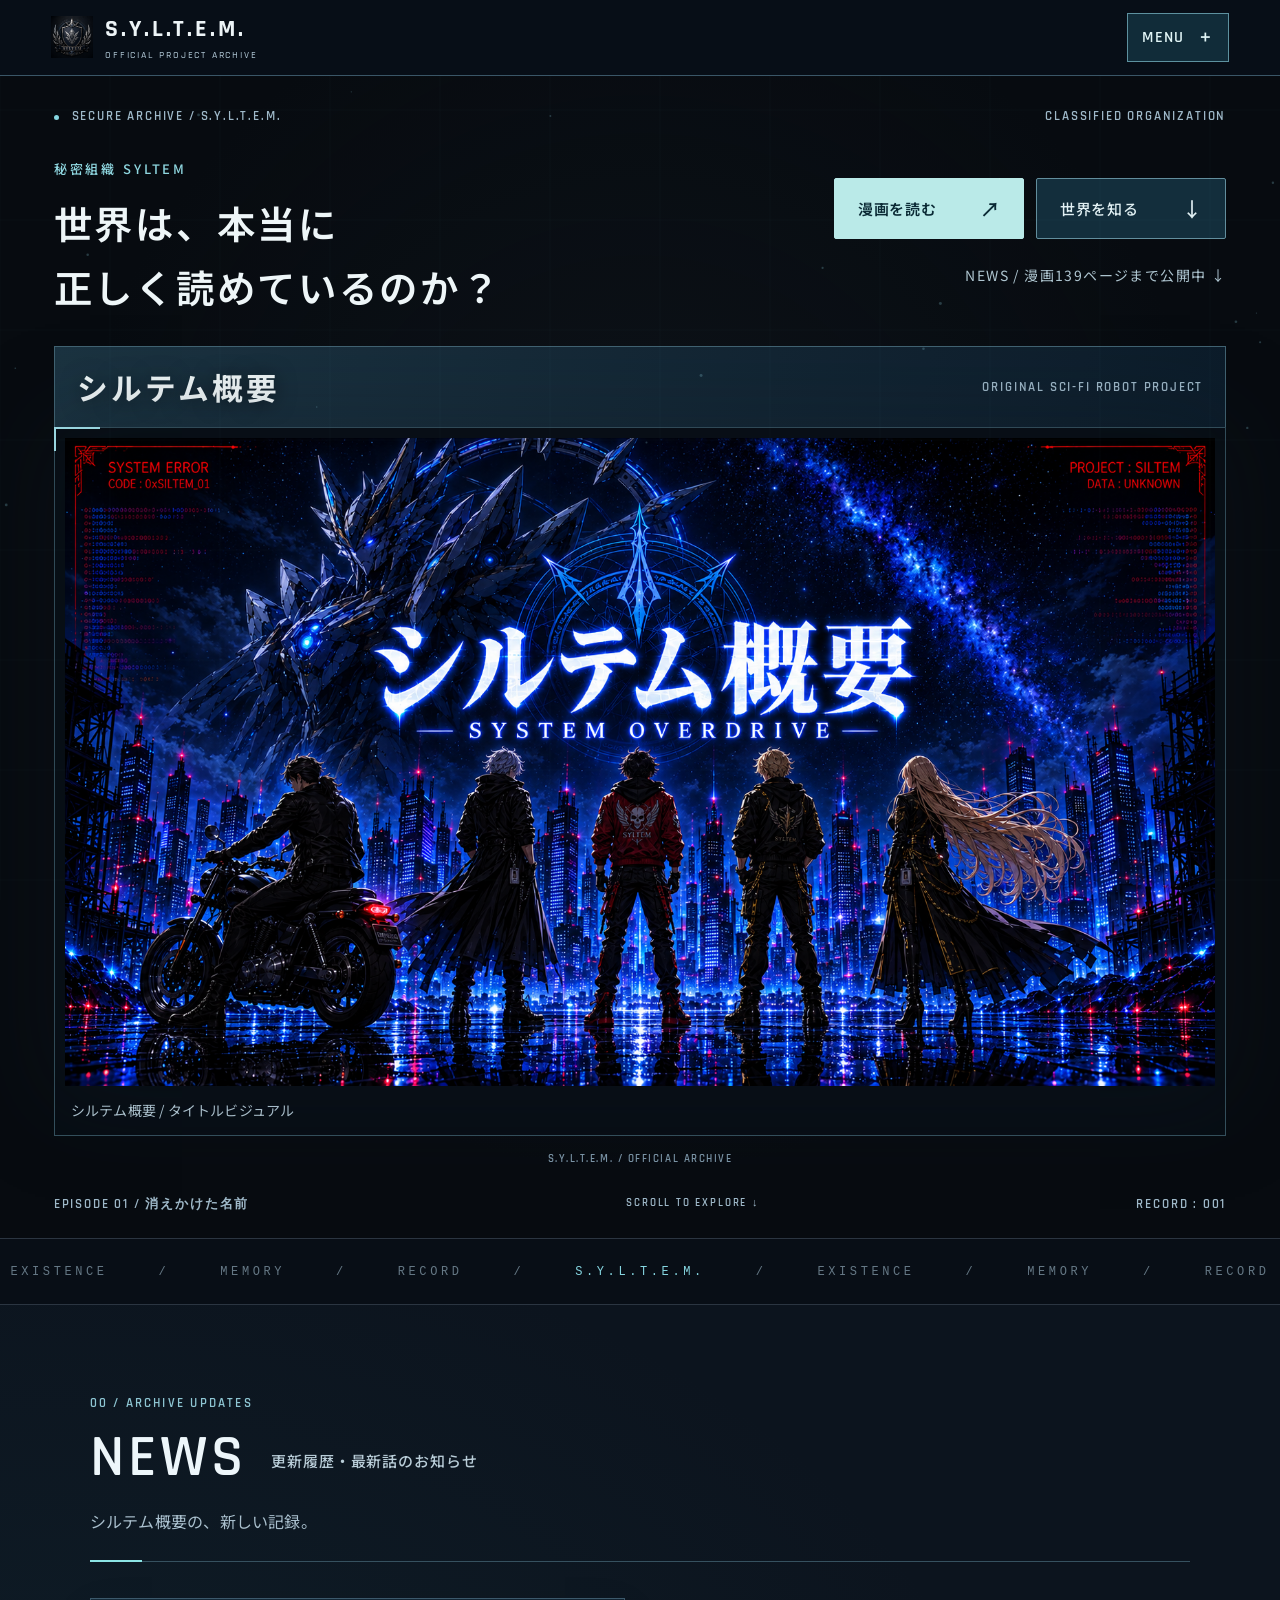
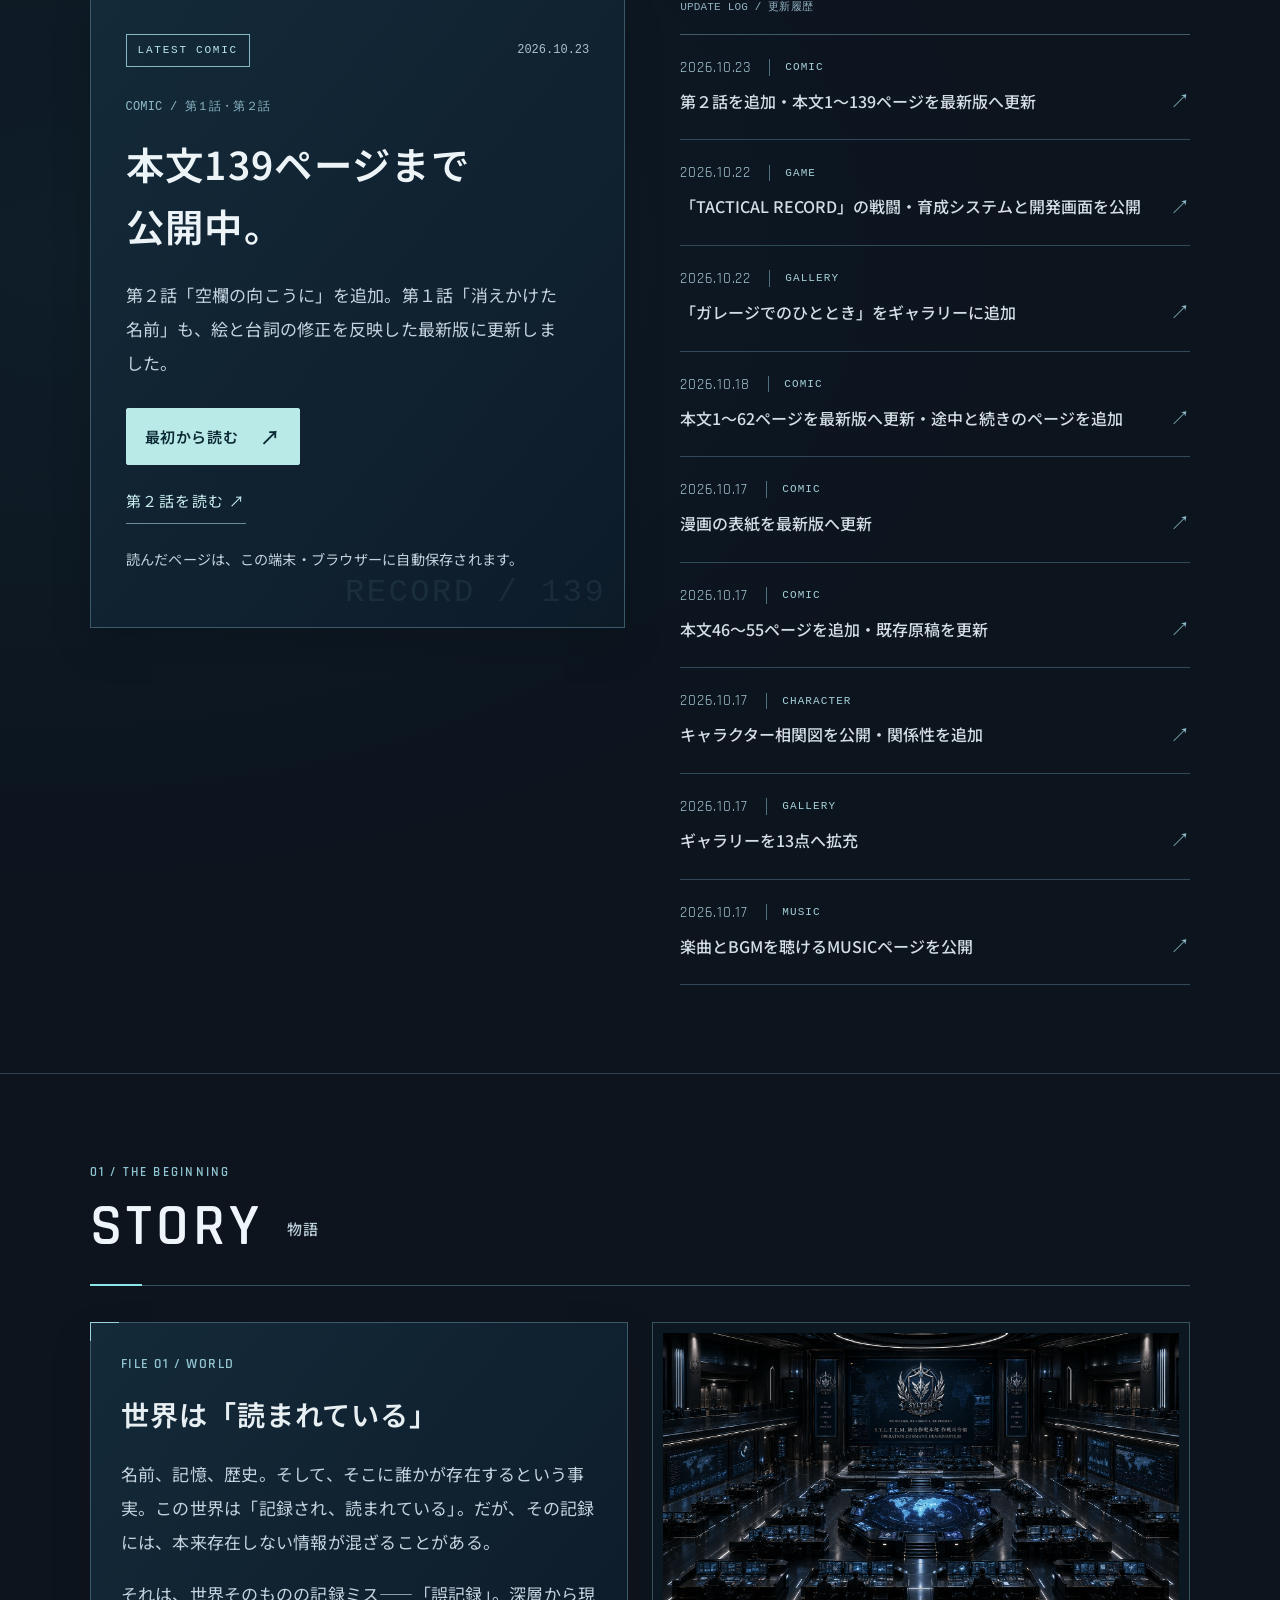
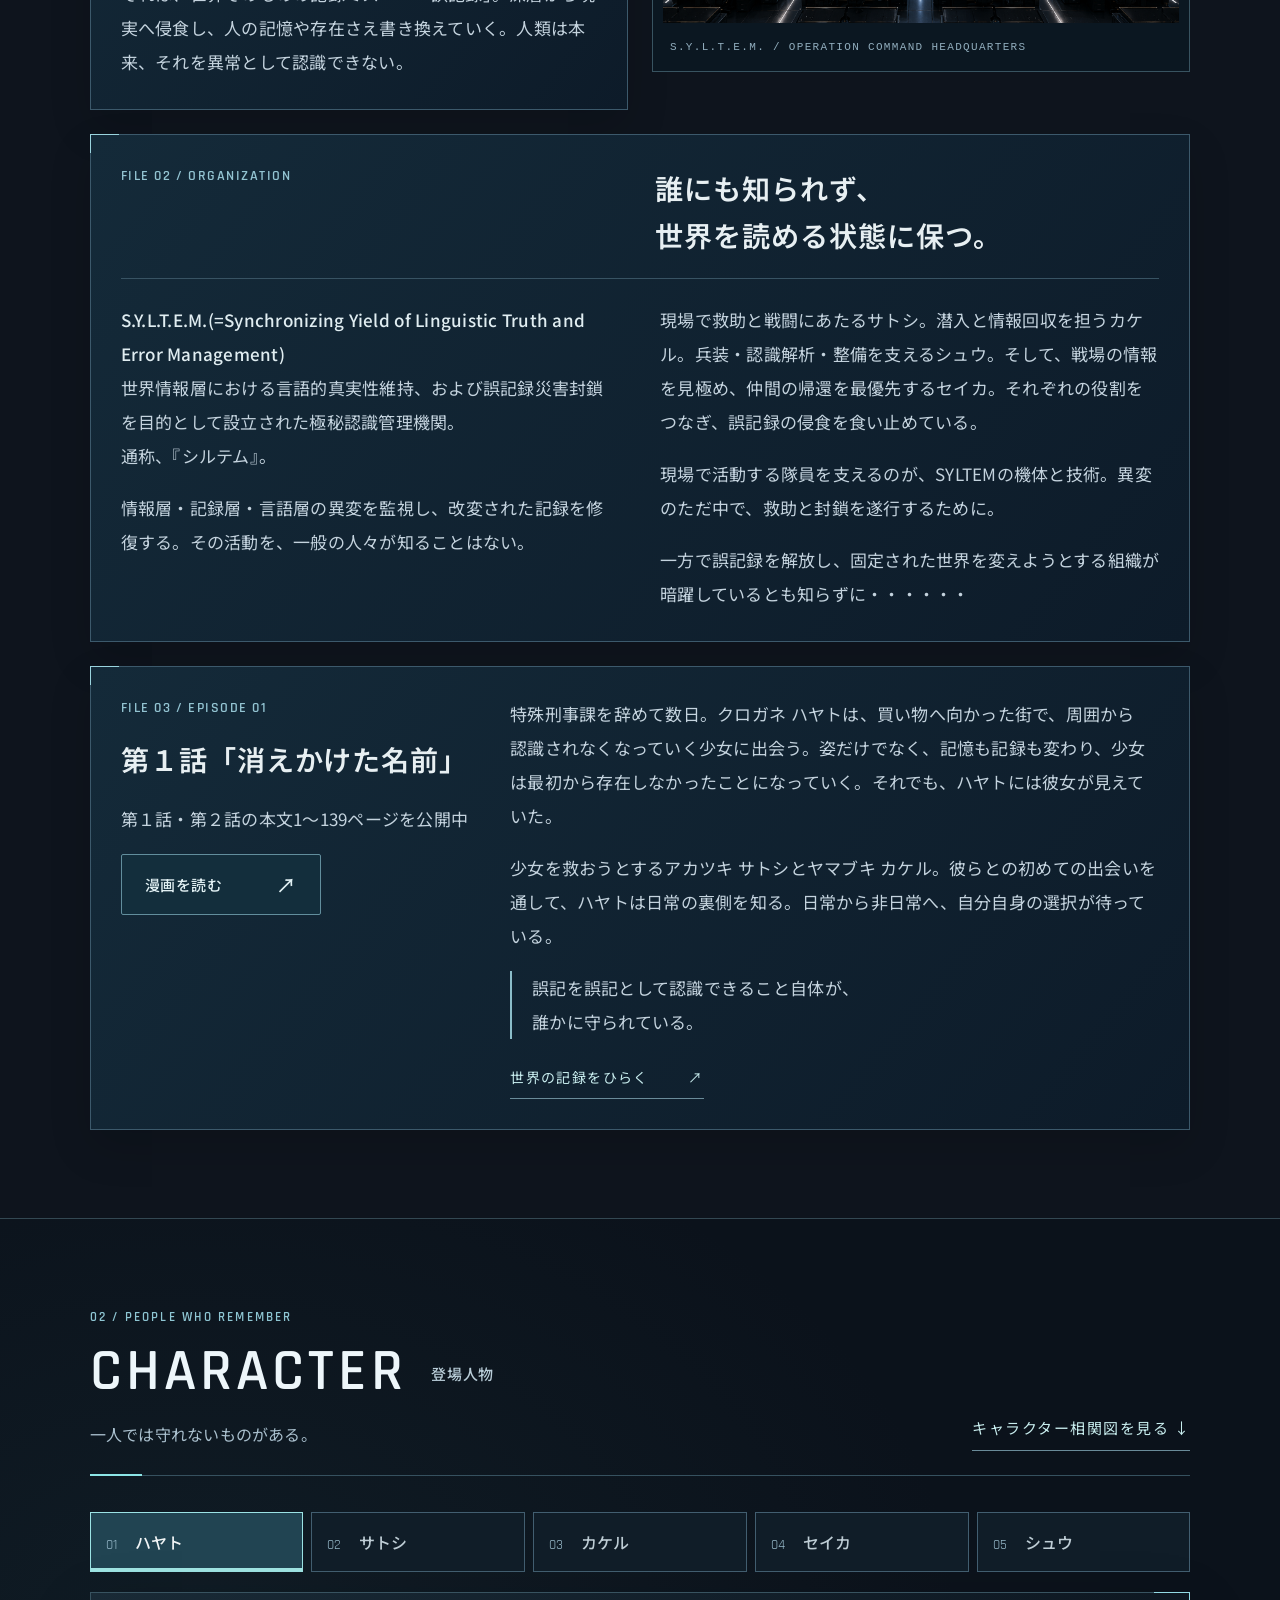
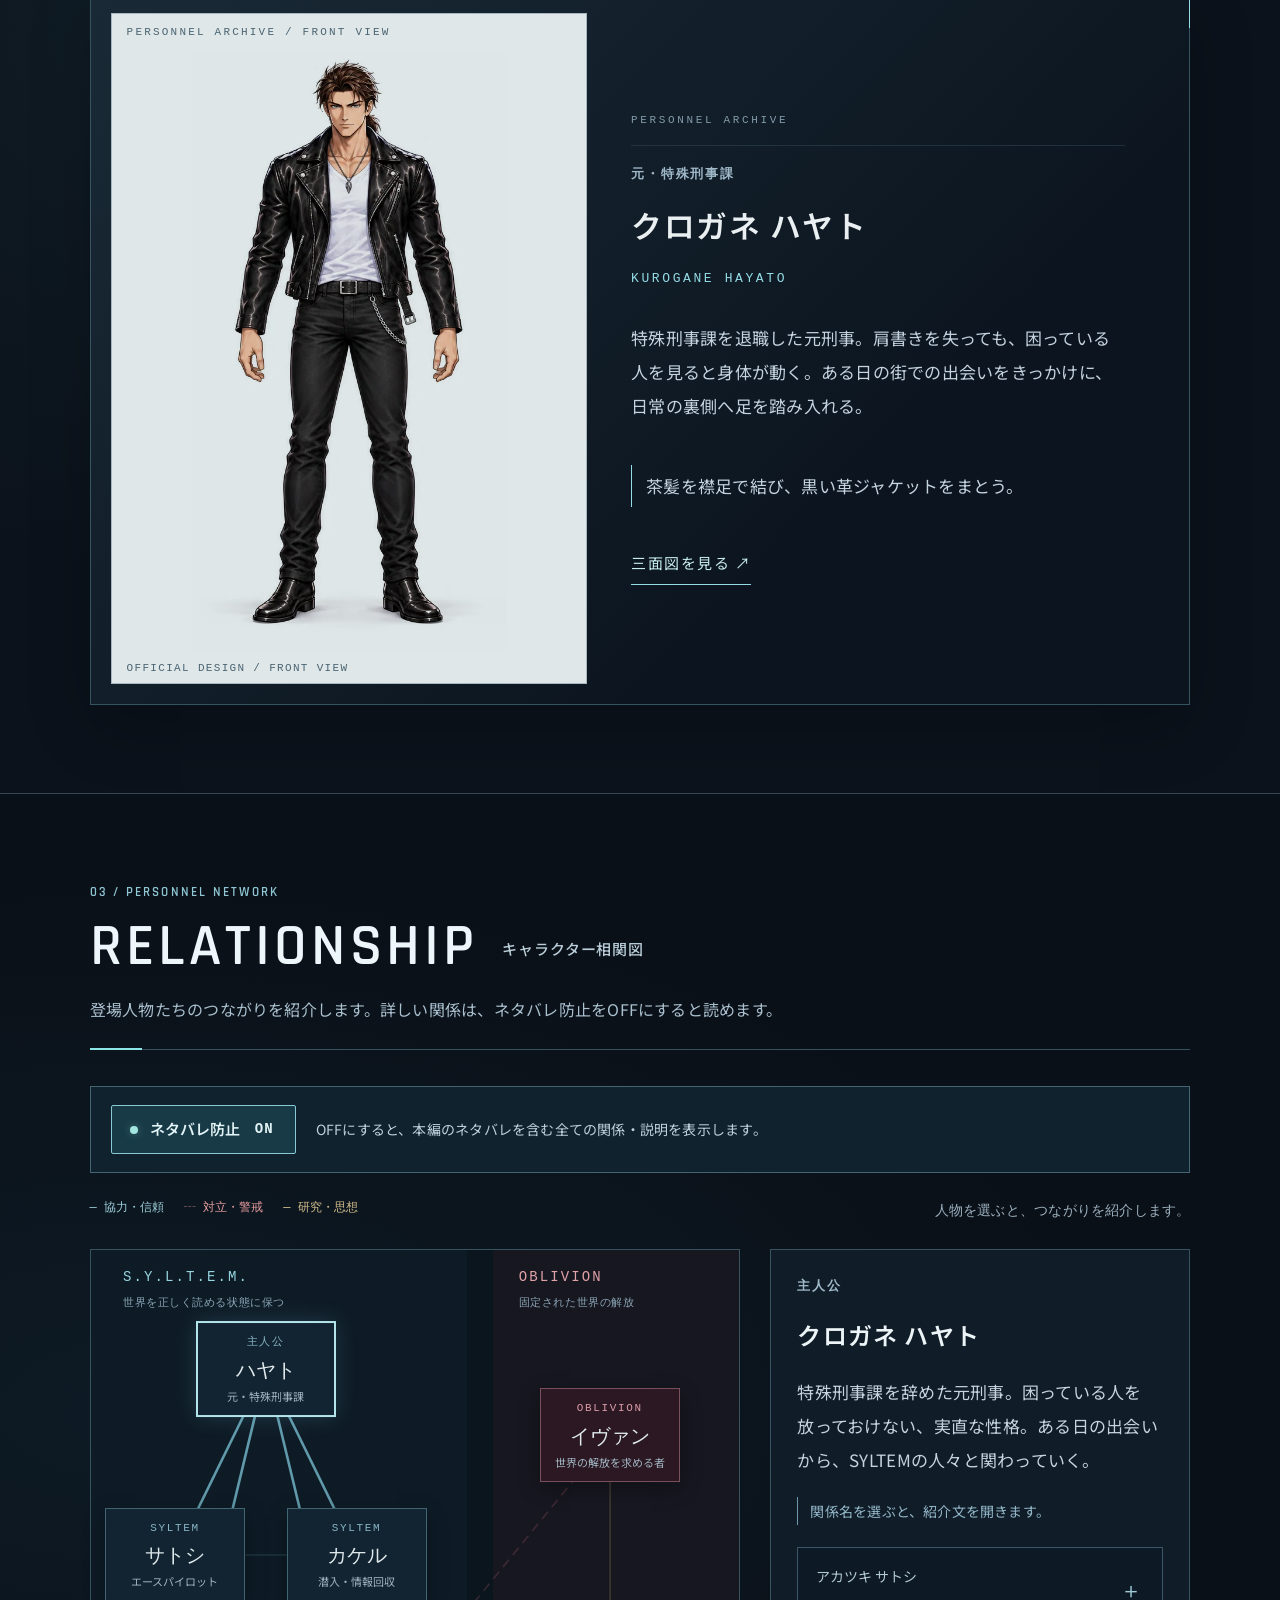
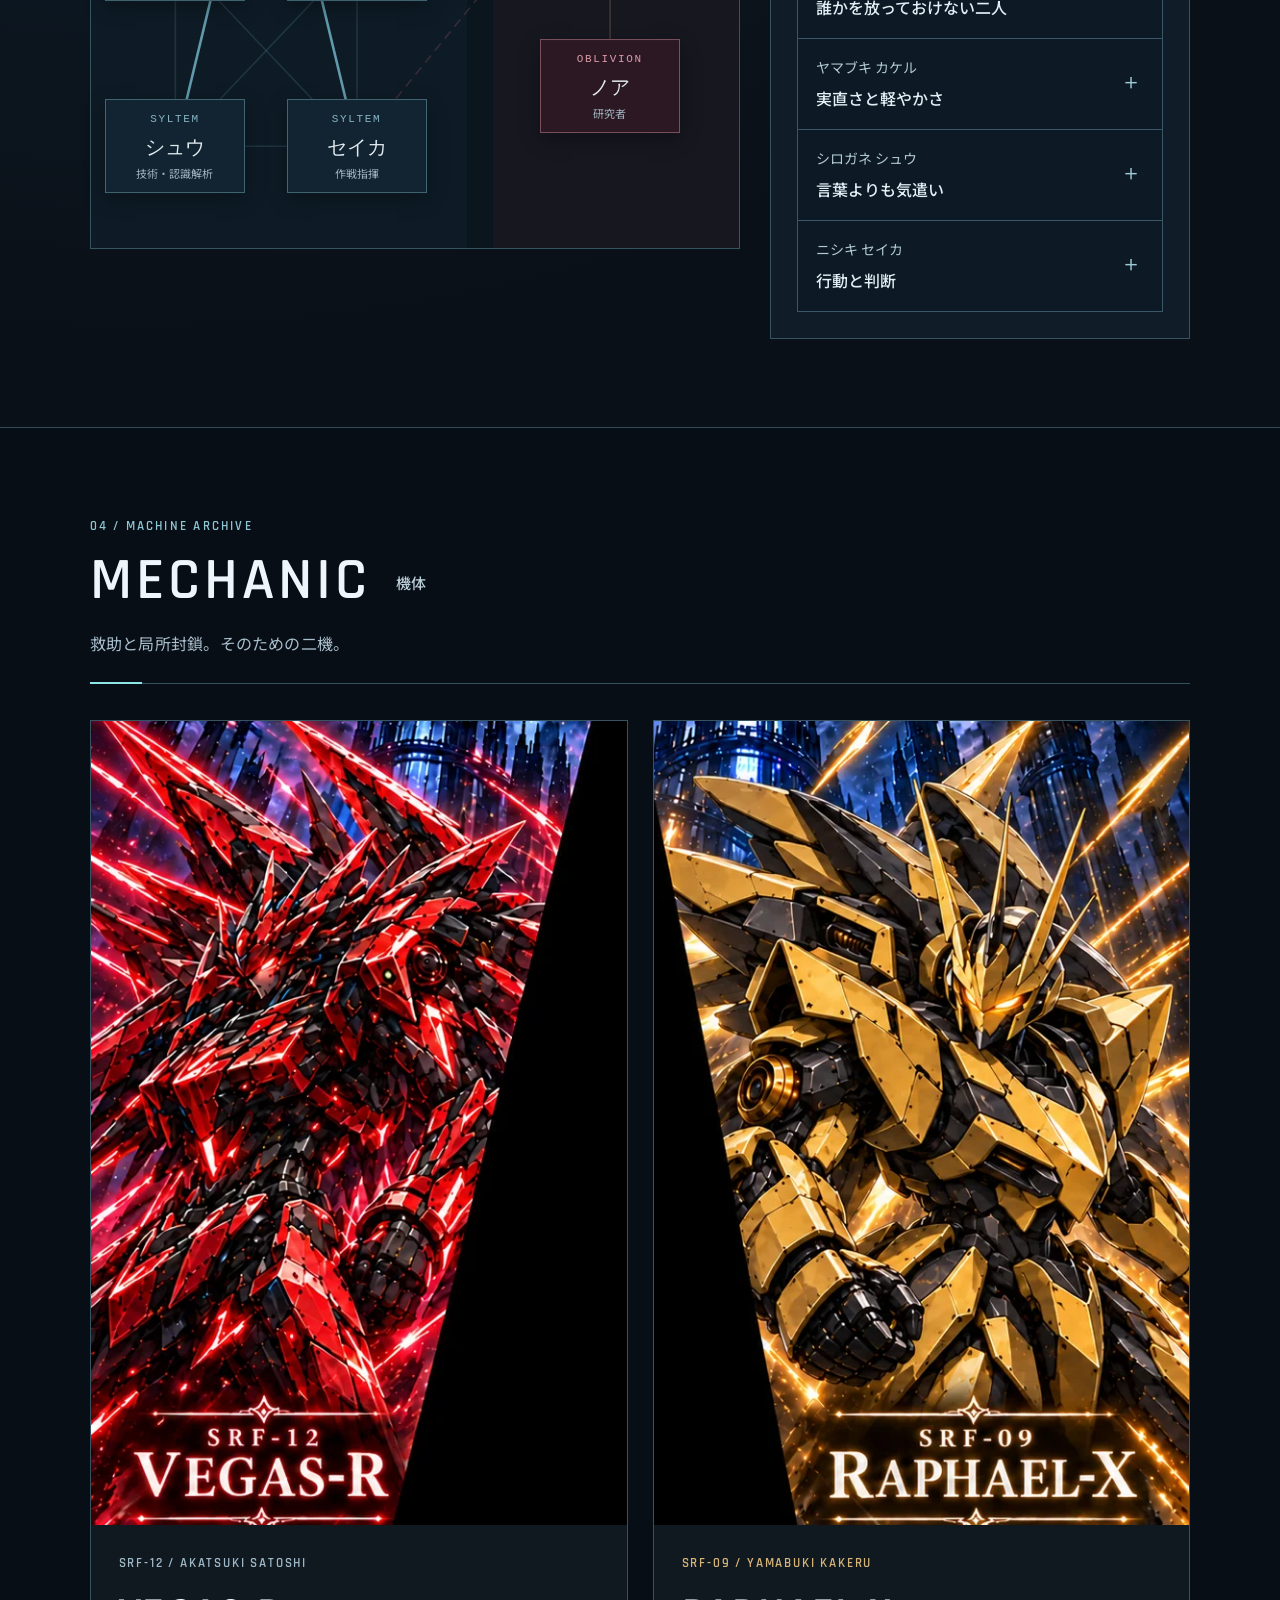
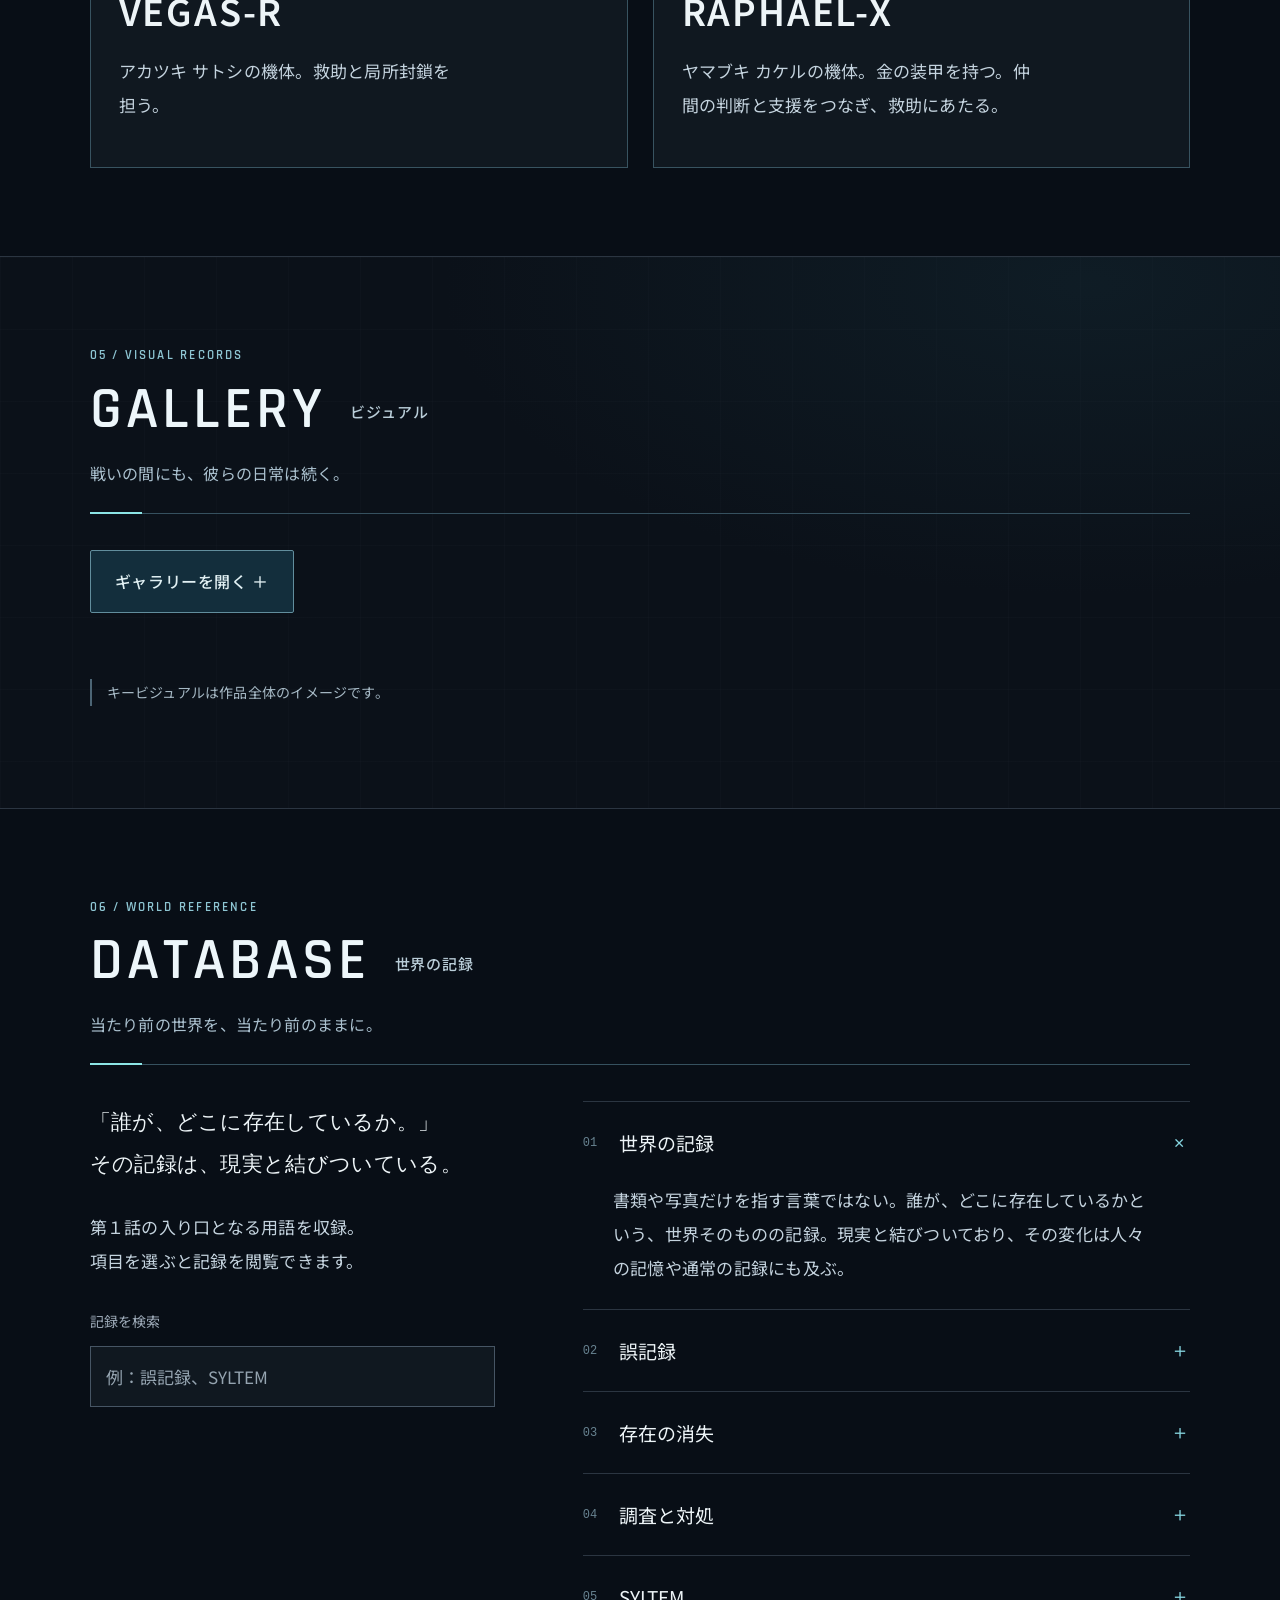
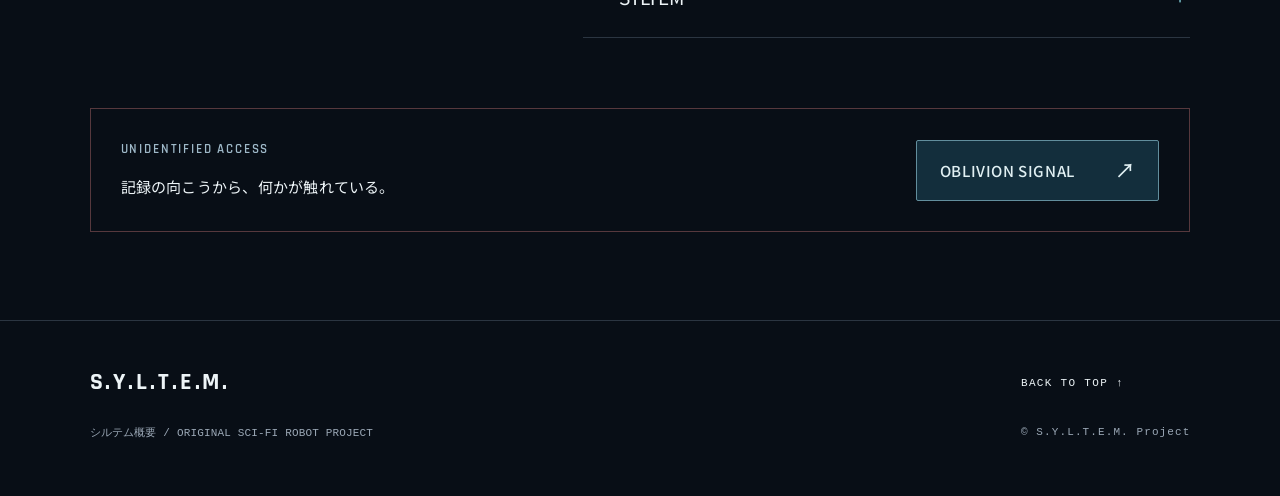
==== commit 89ece663: "Publish latest comic episodes 1–2 through page 139" ====
--- a/index.html
+++ b/index.html
@@ -20,20 +20,21 @@
 <div class="hero-top"><span><i class="status-dot"></i> SECURE ARCHIVE / S.Y.L.T.E.M.</span><span>CLASSIFIED ORGANIZATION</span></div>
 <div class="emblem-center">
 <div class="hero-intro"><div class="hero-intro-copy"><p class="emblem-kicker">秘密組織 SYLTEM</p><p class="top-question">世界は、本当に<br>正しく読めているのか？</p></div>
-<div class="hero-access"><div class="hero-actions"><a class="button light" href="comic.html">漫画を読む <span aria-hidden="true">↗</span></a><a class="button" href="#story">世界を知る <span aria-hidden="true">↓</span></a></div><a class="hero-news-link" href="#news">NEWS / 漫画62ページまで公開中 <span aria-hidden="true">↓</span></a></div></div>
+<div class="hero-access"><div class="hero-actions"><a class="button light" href="comic.html">漫画を読む <span aria-hidden="true">↗</span></a><a class="button" href="#story">世界を知る <span aria-hidden="true">↓</span></a></div><a class="hero-news-link" href="#news">NEWS / 漫画139ページまで公開中 <span aria-hidden="true">↓</span></a></div></div>
 <div class="hero-titlebar"><h1 id="hero-title">シルテム概要</h1><span>ORIGINAL SCI-FI ROBOT PROJECT</span></div>
 <img class="official-emblem" style="width:min(100%,1500px);max-height:none;height:auto" src="siltem-title-current-aetherion.png" alt="シルテム概要 SYSTEM OVERDRIVE。青い夜景と五人、エーテリオンを描いたタイトルビジュアル" width="1672" height="941" fetchpriority="high">
 
 <p class="emblem-subtitle">S.Y.L.T.E.M. / OFFICIAL ARCHIVE</p>
 
 </div>
-<div class="hero-bottom"><span>EPISODE 01 / 消える名前</span><a href="#story">SCROLL TO EXPLORE ↓</a><span>RECORD : 001</span></div>
+<div class="hero-bottom"><span>EPISODE 01 / 消えかけた名前</span><a href="#story">SCROLL TO EXPLORE ↓</a><span>RECORD : 001</span></div>
 </section>
 <div class="ticker" aria-hidden="true"><span>EXISTENCE</span> / <span>MEMORY</span> / <span>RECORD</span> / <b>S.Y.L.T.E.M.</b> / <span>EXISTENCE</span> / <span>MEMORY</span> / <span>RECORD</span></div>
 <section class="section news" id="news" aria-labelledby="news-title">
 <div class="section-heading"><p class="eyebrow">00 / ARCHIVE UPDATES</p><h2 id="news-title">NEWS<span>更新履歴・最新話のお知らせ</span></h2><p class="section-note">シルテム概要の、新しい記録。</p></div>
-<div class="news-layout"><article class="news-feature"><div class="news-feature-top"><span class="news-badge">LATEST COMIC</span><time datetime="2026-10-18">2026.10.18</time></div><p class="news-chapter">COMIC / 第１話「消える名前」</p><h3>本文62ページまで<br>公開中。</h3><p>本文1〜62ページを最新版に更新。途中の3ページと続きの4ページを追加し、既存ページの絵・台詞の修正も反映しました。</p><div class="news-actions"><a class="button light" id="comic-resume" href="comic.html#cover">最初から読む <span aria-hidden="true">↗</span></a><a class="text-link" href="comic.html#page-059">最新の追加ページを読む ↗</a></div><p class="news-reading-note"><small id="comic-resume-note">読んだページは、この端末・ブラウザーに自動保存されます。</small></p><span class="news-feature-code" aria-hidden="true">RECORD / 062</span></article>
+<div class="news-layout"><article class="news-feature"><div class="news-feature-top"><span class="news-badge">LATEST COMIC</span><time datetime="2026-10-23">2026.10.23</time></div><p class="news-chapter">COMIC / 第１話・第２話</p><h3>本文139ページまで<br>公開中。</h3><p>第２話「空欄の向こうに」を追加。第１話「消えかけた名前」も、絵と台詞の修正を反映した最新版に更新しました。</p><div class="news-actions"><a class="button light" id="comic-resume" href="comic.html#cover">最初から読む <span aria-hidden="true">↗</span></a><a class="text-link" href="comic.html#page-063">第２話を読む ↗</a></div><p class="news-reading-note"><small id="comic-resume-note">読んだページは、この端末・ブラウザーに自動保存されます。</small></p><span class="news-feature-code" aria-hidden="true">RECORD / 139</span></article>
 <div class="news-history"><p class="news-history-label">UPDATE LOG / 更新履歴</p>
+<article class="news-row"><div><time datetime="2026-10-23">2026.10.23</time><span>COMIC</span></div><h3><a href="comic.html#page-063">第２話を追加・本文1〜139ページを最新版へ更新 <b>↗</b></a></h3></article>
 <article class="news-row"><div><time datetime="2026-10-22">2026.10.22</time><span>GAME</span></div><h3><a href="game.html">「TACTICAL RECORD」の戦闘・育成システムと開発画面を公開 <b>↗</b></a></h3></article>
 <article class="news-row"><div><time datetime="2026-10-22">2026.10.22</time><span>GALLERY</span></div><h3><a href="#gallery">「ガレージでのひととき」をギャラリーに追加 <b>↗</b></a></h3></article>
 <article class="news-row"><div><time datetime="2026-10-18">2026.10.18</time><span>COMIC</span></div><h3><a href="comic.html#page-033">本文1〜62ページを最新版へ更新・途中と続きのページを追加 <b>↗</b></a></h3></article>
@@ -54,7 +55,7 @@
 </div><div><p>現場で救助と戦闘にあたるサトシ。潜入と情報回収を担うカケル。兵装・認識解析・整備を支えるシュウ。そして、戦場の情報を見極め、仲間の帰還を最優先するセイカ。それぞれの役割をつなぎ、誤記録の侵食を食い止めている。</p>
 <p>現場で活動する隊員を支えるのが、SYLTEMの機体と技術。異変のただ中で、救助と封鎖を遂行するために。</p>
 <p>一方で誤記録を解放し、固定された世界を変えようとする組織が暗躍しているとも知らずに・・・・・・</p></div></div></article>
-<article class="story-dossier story-prologue" aria-labelledby="prologue-title"><div class="dossier-heading"><p class="label">FILE 03 / EPISODE 01</p><h3 id="prologue-title">第１話「消える名前」</h3><p class="prologue-status">制作中の1〜62ページを公開中</p><a class="button" href="comic.html">漫画を読む <span aria-hidden="true">↗</span></a></div><div class="prologue-body"><p>特殊刑事課を辞めて数日。クロガネ ハヤトは、買い物へ向かった街で、周囲から認識されなくなっていく少女に出会う。姿だけでなく、記憶も記録も変わり、少女は最初から存在しなかったことになっていく。それでも、ハヤトには彼女が見えていた。</p>
+<article class="story-dossier story-prologue" aria-labelledby="prologue-title"><div class="dossier-heading"><p class="label">FILE 03 / EPISODE 01</p><h3 id="prologue-title">第１話「消えかけた名前」</h3><p class="prologue-status">第１話・第２話の本文1〜139ページを公開中</p><a class="button" href="comic.html">漫画を読む <span aria-hidden="true">↗</span></a></div><div class="prologue-body"><p>特殊刑事課を辞めて数日。クロガネ ハヤトは、買い物へ向かった街で、周囲から認識されなくなっていく少女に出会う。姿だけでなく、記憶も記録も変わり、少女は最初から存在しなかったことになっていく。それでも、ハヤトには彼女が見えていた。</p>
 <p>少女を救おうとするアカツキ サトシとヤマブキ カケル。彼らとの初めての出会いを通して、ハヤトは日常の裏側を知る。日常から非日常へ、自分自身の選択が待っている。</p><p class="story-end">誤記を誤記として認識できること自体が、<br>誰かに守られている。</p><a class="text-link" href="#database">世界の記録をひらく <span aria-hidden="true">↗</span></a></div></article>
 </div>
 </section>
--- a/style.css
+++ b/style.css
@@ -0,0 +1,155 @@
+@charset "utf-8";
+:root{--bg:#080c12;--panel:#101720;--ink:#e9e8e2;--muted:#9ba8b6;--cyan:#86d6e1;--line:#2b3541;--red:#ed6266;--gold:#d6b476}
+*{box-sizing:border-box}html{scroll-behavior:smooth;scroll-padding-top:85px}body{margin:0;background:var(--bg);color:var(--ink);font-family:"Yu Gothic","Hiragino Kaku Gothic ProN",sans-serif;font-size:18px;line-height:1.9}a{color:inherit;text-decoration:none}button,input{font:inherit}button{cursor:pointer;color:inherit}button,a,input,summary{-webkit-tap-highlight-color:transparent}button:focus-visible,a:focus-visible,input:focus-visible,summary:focus-visible,[tabindex]:focus-visible{outline:2px solid var(--cyan);outline-offset:5px}img{max-width:100%;display:block}button{border:0}a,button{touch-action:manipulation}.skip{position:fixed;top:-100px;background:var(--ink);color:var(--bg);padding:12px;z-index:100}.skip:focus{top:0}.header{height:85px;display:flex;align-items:center;justify-content:space-between;padding:0 4.2%;background:#080c12f5;border-bottom:1px solid var(--line);position:sticky;top:0;z-index:20;gap:24px}.brand{display:flex;align-items:center;gap:12px;font-weight:700;letter-spacing:.15em;white-space:nowrap;font-family:Arial,sans-serif;font-size:19px}.brand small{display:block;font-size:11px;letter-spacing:.22em;color:var(--muted);margin-top:-4px}.brand-symbol{font-size:32px;line-height:1;border:1px solid #6f8c9e;width:43px;height:43px;display:flex;align-items:center;justify-content:center;position:relative}.brand-symbol span{position:absolute;left:5px;color:var(--cyan);font-weight:400}.header nav{display:flex;gap:27px;font:12px Arial,sans-serif;letter-spacing:.13em}.header nav a{padding:16px 0;position:relative}.header nav a:hover{color:var(--cyan)}.header nav a:after{content:"";position:absolute;height:1px;background:var(--cyan);bottom:5px;left:0;right:100%;transition:right .2s}.header nav a:hover:after{right:0}.menu-toggle{display:none}.hero{min-height:680px;height:calc(100svh - 85px);max-height:1050px;position:relative;isolation:isolate;overflow:hidden}.hero-image{position:absolute;inset:0;width:100%;height:100%;object-fit:cover;object-position:50% 50%;z-index:-3}.hero-shade{position:absolute;inset:0;z-index:-2;background:linear-gradient(90deg,#03070de8 0%,#03070d8c 35%,#03070d05 75%),linear-gradient(0deg,#080c12e6 0%,transparent 35%,#080c1220 80%)}.hero-top,.hero-bottom{position:absolute;left:4.2%;right:4.2%;display:flex;justify-content:space-between;gap:15px;font:11px monospace;letter-spacing:.14em}.hero-top{top:30px;color:#dce1e4}.status-dot{display:inline-block;width:5px;height:5px;background:var(--cyan);border-radius:50%;margin-right:8px}.hero-copy{padding:0 7%;position:absolute;top:50%;transform:translateY(-40%);width:100%}.eyebrow,.label{font:12px monospace;letter-spacing:.17em;color:var(--cyan);margin:0 0 20px}.hero .eyebrow{font-family:"Yu Mincho",serif;font-size:18px;letter-spacing:.28em;color:#d8e4e5}.hero h1{font-family:"Yu Mincho","Hiragino Mincho ProN",serif;font-weight:500;font-size:clamp(45px,5.4vw,83px);line-height:1.3;letter-spacing:.06em;margin:0;text-shadow:0 2px 20px #0008}.hero-roman{font:15px Arial,sans-serif;letter-spacing:.65em;margin:14px 0 40px}.hero-tagline{font-family:"Yu Mincho",serif;font-size:22px;letter-spacing:.13em;line-height:2;margin-bottom:30px}.button{display:inline-flex;align-items:center;justify-content:space-between;gap:40px;padding:15px 23px;border:1px solid #596a77;background:transparent;font-size:15px;letter-spacing:.12em;min-height:52px}.button:hover{background:#23333e}.button.light{background:var(--ink);color:#111c26;border-color:var(--ink)}.button.light:hover{background:var(--cyan);border-color:var(--cyan)}.button span{font-size:20px;line-height:1}.hero-bottom{bottom:30px;color:#bfccd2;align-items:center}.hero-bottom a{font-size:11px}.ticker{display:flex;align-items:center;justify-content:space-around;gap:30px;overflow:hidden;white-space:nowrap;height:67px;border-block:1px solid var(--line);font:12px monospace;letter-spacing:.3em;color:#657885}.ticker b{color:var(--cyan);font-weight:400}.section{padding:105px max(7%,calc((100% - 1400px)/2));}.section-heading{position:relative;margin-bottom:45px}.section-heading .eyebrow{margin-bottom:12px}.section-heading h2{font:clamp(32px,4vw,54px) Arial,sans-serif;letter-spacing:.06em;margin:0;line-height:1.2}.section-heading h2 span{display:inline-block;font:14px "Yu Gothic",sans-serif;letter-spacing:.12em;margin-left:24px;color:var(--muted);vertical-align:middle}.section-note{margin:20px 0 0;color:var(--muted);font-size:15px}.story{background:#0e141d}.story-layout{display:grid;grid-template-columns:1fr 1fr;gap:7%;align-items:center}.story-text h3{font-family:"Yu Mincho",serif;font-size:clamp(22px,2.4vw,34px);font-weight:400;line-height:1.8;margin:0 0 24px;letter-spacing:.05em}.story-text>p:not(.label){color:#b1bcc7;font-size:16px;line-height:2.1}.story-text .story-end{margin:30px 0;color:var(--ink)!important}.text-link{display:inline-block;padding:8px 0;border-bottom:1px solid #6a8b99;font-size:14px;letter-spacing:.1em}.text-link span{margin-left:35px}.story-image{margin:0;position:relative;padding-bottom:25px}.story-image img{height:530px;object-fit:cover;object-position:55%;width:100%;filter:saturate(.75)}figcaption{font:11px monospace;letter-spacing:.17em;color:var(--muted);margin-top:12px}.characters{background:#e8e7e1;color:#101922}.characters .eyebrow,.characters .label{color:#376577}.characters .section-heading h2 span,.characters .section-note{color:#5c6870}.character-tabs{display:grid;grid-template-columns:repeat(5,1fr);border-top:1px solid #aeb8bc;border-bottom:1px solid #aeb8bc;margin-bottom:35px}.character-tabs button{padding:18px 10px;background:none;text-align:left;color:#64717b;font:12px monospace;border-bottom:2px solid transparent}.character-tabs button span{font:18px "Yu Gothic",sans-serif;margin-left:14px;color:#182833}.character-tabs button[aria-selected=true]{border-bottom-color:#152833;color:#142631;background:#cfd6d6}.character-tabs button:hover{background:#d6dcdb}.character-panel{display:grid;grid-template-columns:1.4fr 1fr;gap:6%;align-items:center;min-height:380px}.character-art{background:#fff;position:relative}.character-art img{width:100%;height:auto;aspect-ratio:1.5;object-fit:contain}.character-art>span{position:absolute;bottom:8px;left:12px;font:11px monospace;letter-spacing:.12em;color:#64717b}.character-info h3{font-size:clamp(24px,2.4vw,34px);font-weight:500;letter-spacing:.06em;line-height:1.4;margin:15px 0 10px}.roman{font:12px monospace;letter-spacing:.2em;color:#62707a}.character-description{margin:30px 0 20px;line-height:2.15;font-size:16px}.character-detail{font-size:14px;color:#5b6870}.character-info .text-link{margin-top:15px}.mecha-grid{display:grid;grid-template-columns:1fr 1fr;gap:25px}.mecha{background:#101820;border:1px solid var(--line);overflow:hidden}.mecha img{width:100%;height:310px;object-fit:cover}.mecha>div{padding:28px}.mecha h3{font:36px Arial,sans-serif;letter-spacing:.06em;margin:10px 0 18px}.mecha p:not(.label){font-size:15px;color:var(--muted);max-width:360px}.mecha .label{color:#e78888;margin:0}.mecha.gold .label{color:var(--gold)}.archive-note{font-size:12px;line-height:1.9;color:var(--muted);border-left:2px solid #4c6575;padding-left:15px;margin-top:26px}.gallery{background:#101720;border-block:1px solid var(--line)}.gallery-grid{display:grid;grid-template-columns:1fr 1fr;gap:24px}.gallery-item{position:relative;padding:0;background:var(--bg);text-align:left;overflow:hidden}.gallery-item.wide{grid-column:span 2}.gallery-item img{width:100%;aspect-ratio:16/9;object-fit:cover;transition:transform .5s}.gallery-item.wide img{aspect-ratio:2.5;object-position:50% 47%}.gallery-item:hover img{transform:scale(1.025)}.gallery-item>span{display:flex;align-items:center;justify-content:space-between;padding:16px 19px;font-size:12px;letter-spacing:.08em;border:1px solid var(--line);border-top:0}.gallery-item b{font-weight:400}.gallery-item i{font:22px monospace;color:var(--cyan)}.database-layout{display:grid;grid-template-columns:1fr 1.5fr;gap:8%}.database-intro{font:21px/2 "Yu Mincho",serif;margin:0 0 25px}.database-layout>div>p:not(.database-intro){color:var(--muted);font-size:15px}.search-label{display:block;font-size:14px;color:var(--muted);margin-top:30px}input[type=search]{width:100%;background:#101820;border:1px solid #465564;color:var(--ink);padding:13px 15px;margin-top:10px;border-radius:0}input::placeholder{color:#95a4b0}.search-status{min-height:20px;margin-top:8px}details{border-top:1px solid var(--line)}details:last-child{border-bottom:1px solid var(--line)}summary{list-style:none;display:flex;align-items:center;gap:22px;padding:22px 0;font-size:19px;cursor:pointer}summary::-webkit-details-marker{display:none}summary>span{color:#688391;font:12px monospace}summary i{font:20px monospace;color:var(--cyan);margin-left:auto;font-style:normal}details[open] summary i{transform:rotate(45deg)}details p{padding:0 30px 24px;color:var(--muted);line-height:2.1;font-size:15px;margin:0}details[hidden]{display:none}.intrusion-entry{border:1px solid #56383d;padding:30px;display:flex;align-items:center;justify-content:space-between;gap:25px;margin-top:70px}.intrusion-entry p{margin:0;font-size:15px}.intrusion-entry .label{font-size:11px;color:var(--red);margin-bottom:12px}.button.danger{border-color:#81474e;color:#f09497}.button.danger:hover{background:#32181e}footer{display:grid;grid-template-columns:1fr auto;align-items:center;gap:15px;padding:45px 7%;border-top:1px solid var(--line)}footer p,footer small{font:11px monospace;color:var(--muted);letter-spacing:.1em}footer p{grid-row:2}footer>a:not(.brand){font:11px monospace;letter-spacing:.12em}footer small{grid-column:2;grid-row:2;text-align:right}.lightbox,.intrusion{border:1px solid #3c5263;background:#080c12;color:var(--ink);padding:55px 25px 22px;max-width:min(1100px,94vw);width:94vw;max-height:92svh}.lightbox::backdrop,.intrusion::backdrop{background:#02050be8;backdrop-filter:blur(8px)}.lightbox img{width:100%;max-height:73svh;object-fit:contain}.lightbox p{font-size:14px;text-align:center}.close{position:absolute;right:15px;top:12px;padding:8px 12px;background:transparent;font:14px monospace;letter-spacing:.08em;min-height:32px}.intrusion{padding:65px 45px 45px;width:650px;max-width:94vw;text-align:center;border-color:#9b3745;background:radial-gradient(ellipse at 50% 30%,#361621,#080c12 70%)}.intrusion>.label{color:#ef828a;font-size:11px}.signal-symbol{font:100px/1.2 Georgia,serif;color:#e9727b;margin:20px}.intrusion h2{font:clamp(30px,7vw,65px) Arial,sans-serif;letter-spacing:.13em;margin:0;color:#ec939a}.signal-jp{font:22px "Yu Mincho",serif;margin:25px 0}.signal-log{text-align:left;padding:18px;background:#08090b8a;border-block:1px solid #5c3039;font:11px/1.8 monospace;color:#b96e79;letter-spacing:.07em}.signal-log p{margin:4px 0}.intrusion-note{font-size:12px;color:#c1a8af;margin:25px 0}.intrusion .button{color:#e5bcc1;border-color:#87505b}.noscript{padding:20px;text-align:center;color:var(--gold)}body.modal-open{overflow:hidden}
+@media(min-width:1500px){.hero-copy{padding-left:max(7%,calc((100% - 1400px)/2))}}
+@media(max-width:950px){.header nav{gap:17px;font-size:11px}.header .brand{font-size:20px}.section{padding:75px 6%}.hero-copy{padding:0 6%}.hero-image{object-position:58%}.story-layout{gap:5%}.story-image img{height:500px}.character-panel{grid-template-columns:1fr 1fr;gap:5%}.character-tabs button span{margin-left:8px}.mecha img{height:250px}.database-layout{gap:5%}.hero-top>span:last-child{display:none}}
+@media(max-width:700px){html{scroll-padding-top:68px}.header{height:68px;padding:0 5%}.brand-symbol{width:34px;height:34px;font-size:27px}.brand small{font-size:11px;margin-top:0}.header nav{display:none;position:absolute;top:68px;left:0;right:0;background:#0c131bf8;padding:20px 6%;border-bottom:1px solid var(--line);flex-direction:column;gap:0;font-size:15px}.header nav.open{display:flex}.header nav a{padding:14px 0}.menu-toggle{display:flex;align-items:center;gap:15px;background:none;font:12px monospace;padding:10px 0;letter-spacing:.12em}.menu-toggle span{font-size:24px}.hero{min-height:690px;height:calc(100svh - 68px);max-height:950px}.hero-image{object-position:58% 50%}.hero-shade{background:linear-gradient(0deg,#080c12 0%,#080c12cf 24%,#080c1240 75%,#080c1250)}.hero-copy{top:auto;bottom:85px;transform:none;padding:0 7%}.hero .eyebrow{font-size:14px}.hero h1{font-size:clamp(38px,10.4vw,68px);letter-spacing:.02em}.hero-roman{font-size:12px;margin:12px 0 25px;letter-spacing:.5em}.hero-tagline{font-size:22px;margin:20px 0 25px}.hero-top{left:7%;font-size:11px;letter-spacing:.05em;top:24px}.hero-bottom{left:7%;right:7%;bottom:25px;font-size:11px}.hero-bottom>span:last-child{display:none}.ticker{height:52px;font-size:11px;gap:20px;justify-content:flex-start;padding-left:7%}.section{padding:65px 7%}.section-heading{margin-bottom:32px}.section-heading h2{font-size:33px}.section-heading h2 span{font-size:12px;margin-left:18px}.section-note{font-size:14px}.story-layout,.character-panel,.database-layout{grid-template-columns:1fr;gap:35px}.story-image img{height:auto;aspect-ratio:4/3}.story-image{order:-1}.story-text h3{font-size:24px}.character-tabs{margin-bottom:25px}.character-tabs button{padding:12px 3px;font-size:11px;text-align:center}.character-tabs button span{display:block;margin:4px 0 0;font-size:14px}.character-panel{gap:28px}.character-info h3{font-size:29px}.character-description{margin-top:22px}.mecha-grid{grid-template-columns:1fr;gap:25px}.mecha img{height:auto;aspect-ratio:16/10}.mecha>div{padding:25px}.mecha h3{font-size:32px}.gallery-grid{gap:15px;grid-template-columns:1fr}.gallery-item.wide{grid-column:auto}.gallery-item.wide img{aspect-ratio:16/9}.gallery-item>span{font-size:12px;padding:12px 15px}.database-intro{font-size:20px}.intrusion-entry{flex-direction:column;align-items:stretch;padding:24px;margin-top:45px}.intrusion-entry .button{font-size:12px;gap:20px}summary{font-size:16px;gap:15px}details p{padding-left:25px;padding-right:12px}footer{grid-template-columns:1fr;gap:20px;padding:35px 7%}footer p,footer small,footer>a{grid-column:1!important;grid-row:auto!important;text-align:left!important}footer p{margin:0}.intrusion{padding:65px 22px 30px}.intrusion>.label{font-size:11px;letter-spacing:.09em}.signal-symbol{font-size:75px}.signal-log{font-size:11px;padding:13px}.lightbox{padding:55px 10px 15px}}
+.mecha-visual{margin:0;aspect-ratio:2/3;position:relative;overflow:hidden;background:#030509}.mecha .mecha-visual img{position:absolute;inset:0 auto 0 0;width:300%;max-width:none;height:100%;object-fit:cover}.mecha.gold .mecha-visual img{left:auto;right:0}
+.intrusion[open] .signal-log p{animation:signal-arrive .7s both}.intrusion[open] .signal-log p:nth-child(2){animation-delay:.4s}.intrusion[open] .signal-log p:nth-child(3){animation-delay:.8s}.intrusion[open] .signal-symbol{animation:signal-arrive 1s both}@keyframes signal-arrive{from{opacity:0;transform:translateY(8px)}to{opacity:1;transform:translateY(0)}}
+@media(prefers-reduced-motion:reduce){html{scroll-behavior:auto}*,*:before,*:after{animation:none!important;transition:none!important}}
+
+
+/* Version 4: supplied official SYLTEM emblem */
+.brand-emblem{width:48px;height:48px;object-fit:contain}
+.emblem-hero{background:#070b10;display:flex;align-items:center;justify-content:center;min-height:760px;height:calc(100svh - 85px);max-height:1200px}
+.emblem-grid{position:absolute;inset:0;z-index:-1;background:radial-gradient(ellipse at 50% 42%,#18222b50,transparent 64%),linear-gradient(90deg,transparent calc(50% - .5px),#8498a010 50%,transparent calc(50% + .5px))}
+.emblem-center{display:flex;flex-direction:column;align-items:center;position:relative;text-align:center;padding:65px 20px 70px;width:100%}
+.emblem-kicker{font-size:12px;letter-spacing:.32em;color:#abb8c2;margin:0 0 5px}
+.official-emblem{width:clamp(300px,40vw,510px);height:auto;max-height:52svh;object-fit:contain;margin:0 auto;box-shadow:0 0 90px 20px #111b2440}
+.emblem-hero h1{font-size:clamp(24px,2.8vw,40px);letter-spacing:.3em;margin:15px 0 0;padding-left:.3em;line-height:1.5;color:#dce0df}
+.emblem-subtitle{font:11px/1.8 monospace;letter-spacing:.3em;color:#8195a4;margin:10px 0 24px}
+.emblem-enter{border-color:#687882;color:#d8e0e3;min-width:220px;background:#10182080;font-size:14px;gap:35px;padding:12px 20px}
+.emblem-enter:hover{background:#26333e;border-color:#b5c5ce}
+@media(max-width:700px){.brand-emblem{width:37px;height:37px}.emblem-hero{min-height:690px;height:calc(100svh - 68px);max-height:1000px}.emblem-center{padding:70px 20px 75px}.official-emblem{width:min(90vw,450px);max-height:47svh}.emblem-kicker{font-size:11px;letter-spacing:.25em}.emblem-hero h1{font-size:27px;letter-spacing:.18em;margin-top:20px;padding-left:.18em}.emblem-subtitle{font-size:11px;letter-spacing:.2em;margin-bottom:24px}.emblem-hero .hero-top{font-size:11px}.emblem-hero .hero-bottom{font-size:11px}.emblem-enter{min-width:220px}}
+@media(max-height:750px) and (min-width:701px){.emblem-hero{min-height:650px}.official-emblem{max-height:40svh}.emblem-center{padding-top:45px;padding-bottom:45px}}
+
+/* SYLTEM visual archive */
+.gallery{position:relative;background:radial-gradient(ellipse at 85% 5%,#17333e55,transparent 42%),linear-gradient(#65879708 1px,transparent 1px),linear-gradient(90deg,#65879708 1px,transparent 1px),#0b1119;background-size:auto,72px 72px,72px 72px,auto}
+.gallery .section-heading{padding-bottom:30px;border-bottom:1px solid #45616b70}
+.gallery .section-heading:after{content:"S.Y.L.T.E.M. / VISUAL ARCHIVE";display:block;font:11px/1.8 monospace;letter-spacing:.22em;color:#7895a4;margin-top:24px}
+.gallery-grid{counter-reset:visual-record;gap:36px;align-items:start}
+.gallery-item{counter-increment:visual-record;padding:12px;background:linear-gradient(145deg,#1b2b34,#0a1119 60%);border:1px solid #3b566366;box-shadow:0 14px 40px #0003;transition:border-color .25s,box-shadow .25s,transform .25s;overflow:visible}
+.gallery-item:before{content:"VISUAL RECORD / " counter(visual-record,decimal-leading-zero);display:block;text-align:left;font:11px/1.5 monospace;letter-spacing:.2em;color:#8dafbf;padding:3px 0 12px}
+.gallery-item:after{content:"";pointer-events:none;position:absolute;top:-1px;left:-1px;width:25px;height:25px;border-left:1px solid #93d7e0;border-top:1px solid #93d7e0}
+.gallery-item img{aspect-ratio:16/9;object-fit:contain;background:#05090f;transition:filter .35s;filter:saturate(.9);border:1px solid #6a8a9922}
+.gallery-item:hover img{transform:none;filter:saturate(1)}
+.gallery-item:hover,.gallery-item:focus-visible{border-color:#80c3ce;box-shadow:0 18px 50px #0005,0 0 25px #6fbed410;transform:translateY(-3px)}
+.gallery-item.wide{width:min(100%,1040px);justify-self:center;margin:0 0 10px}
+.gallery-item.wide img{aspect-ratio:16/9;object-fit:contain}
+.gallery-item>span{padding:18px 5px 8px;border:0;gap:15px;letter-spacing:.12em;color:#dce5e8}
+.gallery-item>span b{font-size:14px;line-height:1.8}
+.gallery-item>span i{font:22px/1 monospace;width:30px;height:30px;display:flex;align-items:center;justify-content:center;border:1px solid #44616d;color:#a2dce3;flex-shrink:0;transition:background .2s}
+.gallery-item:hover>span i{background:#1a3b45}
+.gallery .archive-note{margin-top:38px;color:#8fa3b1}
+.lightbox{background:linear-gradient(140deg,#172631,#080c12 50%);border-color:#668d9b;box-shadow:0 25px 100px #0008}
+.lightbox .close{color:#b5d9e1;letter-spacing:.15em}
+.lightbox #gallery-caption{padding:10px 15px 0;border-top:1px solid #3b5360;letter-spacing:.1em;color:#c6d8df}
+@media(max-width:700px){.gallery-grid{gap:24px}.gallery-item{padding:9px}.gallery-item.wide{width:100%;margin-bottom:0}.gallery-item:before{font-size:11px;padding-bottom:10px;letter-spacing:.15em}.gallery-item>span{padding:13px 3px 4px}.gallery-item>span b{font-size:12px}.gallery .section-heading:after{font-size:11px}.gallery-item:hover{transform:none}}
+.gallery-item img,.gallery-item.wide img{height:auto}
+
+/* SYLTEM personnel dossiers */
+.relationships{background:radial-gradient(ellipse at 10% 50%,#18384940,transparent 60%),#0a1018;border-bottom:1px solid #344a58}.relationships .section-heading h2{font-size:clamp(25px,3.4vw,46px)}.relation-legend{display:flex;flex-wrap:wrap;gap:20px;font:12px/1.9 monospace;color:#99cbd6;margin-bottom:25px}.relation-legend>span:nth-child(2){color:#e49b9d}.relation-legend>span:nth-child(3){color:#d3bd8b}.relation-legend p{font:14px/1.9 "Yu Gothic",sans-serif;color:#9bafbd;margin:0 0 0 auto}.relation-layout{display:grid;grid-template-columns:1.55fr 1fr;gap:30px;align-items:start}.relation-map{position:relative;height:600px;border:1px solid #405869;background:linear-gradient(90deg,#122a3550 58%,transparent 58%),linear-gradient(90deg,transparent 62%,#3b1c2840 62%),#0b151e}.relation-faction{position:absolute;top:17px;font:14px/1.5 monospace;letter-spacing:.15em;color:#96d4df;z-index:1}.relation-faction small{display:block;font:11px/1.8 "Yu Gothic",sans-serif;letter-spacing:.05em;color:#8aa5b5;margin-top:5px}.syltem-faction{left:5%}.oblivion-faction{left:66%;color:#e1a2a8}.relation-map svg{position:absolute;inset:0;width:100%;height:100%}.relation-line{stroke:#619aab;stroke-width:.25;opacity:.2}.relation-line.conflict{stroke:#da727f;stroke-dasharray:1.5 1}.relation-line.research{stroke:#d8b779}.relation-line.active{opacity:1;stroke-width:.4}.relation-person{position:absolute;left:var(--x);top:var(--y);transform:translate(-50%,-50%);width:112px;min-height:82px;background:#122431;border:1px solid #416573;padding:10px 5px;color:#dfe9ed;box-shadow:0 6px 20px #0005;z-index:2;text-align:center}.relation-person span{display:block;font:11px/1.8 monospace;letter-spacing:.15em;color:#88b5c5}.relation-person b{display:block;font:20px/1.7 "Yu Mincho",serif}.relation-person small{display:block;font-size:11px;color:#9fb3c0;line-height:1.7}.relation-person.opposition{background:#2b1822;border-color:#79515c}.relation-person.opposition span{color:#db9ca8}.relation-person[aria-pressed=true]{border:2px solid #b4e4eb;box-shadow:0 0 20px #72bcd930}.relation-person.opposition[aria-pressed=true]{border-color:#f0b6c1}.relation-person:hover{background:#233c4b}.relation-person.opposition:hover{background:#442733}.relation-detail{padding:26px;background:#101d28;border:1px solid #405869;min-height:600px}.relation-detail h3{font:24px/1.6 "Yu Mincho",serif;margin:12px 0 20px}.relation-detail>p:not(.label){font-size:15px;color:#aebfca;line-height:2}.relation-detail ul{list-style:none;padding:0;margin:25px 0 0}.relation-detail li{border-top:1px solid #3a53635c;padding:17px 0}.relation-detail li strong{font-size:14px;font-weight:500;color:#a5d6e1}.relation-detail li.conflict strong{color:#e8a2aa}.relation-detail li.research strong{color:#dfc48e}.relation-detail li p{font-size:14px;color:#a2b6c3;line-height:2;margin:9px 0 0}@media(max-width:1100px){.relation-layout{grid-template-columns:1fr}.relation-map{height:580px}.relation-detail{min-height:0}}@media(max-width:600px){.relation-map{height:570px;margin-inline:-10px}.relation-person{width:85px;min-height:76px;padding:8px 3px}.relation-person b{font-size:16px}.relation-person small{font-size:11px}.relation-faction{font-size:11px;letter-spacing:.04em}.relation-faction small{font-size:11px;max-width:95px}.relation-legend{gap:12px;font-size:11px}.relation-legend p{width:100%;margin:0}.relation-detail{padding:22px}.relationships .section-heading h2 span{display:block;margin:12px 0 0}.relation-layout{gap:18px}}
+.characters{--profile-accent:#93dbe5;background:radial-gradient(ellipse at 15% 35%,#1c374044,transparent 50%),#0b121b;color:#e4ecef;border-block:1px solid #334852}
+.characters:has(#tab-satoshi[aria-selected=true]){--profile-accent:#e8a5a4}.characters:has(#tab-kakeru[aria-selected=true]){--profile-accent:#dfc084}.characters:has(#tab-seika[aria-selected=true]){--profile-accent:#e0d0a8}.characters:has(#tab-shu[aria-selected=true]){--profile-accent:#b8cbe7}
+.characters .section-heading{padding-bottom:28px;border-bottom:1px solid #40576270}
+.characters .eyebrow,.characters .label{color:var(--profile-accent)}
+.characters .section-heading h2 span,.characters .section-note{color:#9eafba}
+.character-tabs{gap:8px;border:0;margin-bottom:25px}
+.character-tabs button{position:relative;padding:17px 15px;border:1px solid #344955;background:#101d28;color:#849caa;text-align:left;transition:background .2s,border-color .2s}
+.character-tabs button span{color:#becdd5;font-size:16px}
+.character-tabs button[aria-selected=true]{background:linear-gradient(110deg,#263c48,#14232f);border-color:var(--profile-accent);color:var(--profile-accent);box-shadow:inset 0 -2px var(--profile-accent)}
+.character-tabs button[aria-selected=true] span{color:#f0f4f5}
+.character-tabs button:hover{background:#223540;border-color:#7397a8}
+.character-panel{position:relative;grid-template-columns:1.25fr 1fr;gap:0;min-height:0;border:1px solid #3c5665;background:linear-gradient(135deg,#192a36,#0c151f 70%);box-shadow:0 22px 60px #0003;padding:20px}
+.character-panel:before{content:"";position:absolute;top:-1px;right:-1px;width:35px;height:35px;border-top:1px solid var(--profile-accent);border-right:1px solid var(--profile-accent);pointer-events:none}
+.character-art{padding:30px 12px 28px;background:#e2e7e7;border:1px solid #a6b7c0;overflow:hidden}
+.character-art:before{content:"DESIGN REFERENCE / S.Y.L.T.E.M.";position:absolute;top:10px;left:15px;font:11px/1.5 monospace;letter-spacing:.2em;color:#4f6776}
+.character-art img{mix-blend-mode:multiply;aspect-ratio:1.5;height:auto;object-fit:contain}
+.character-art>span{left:15px;bottom:9px;color:#4f6776;font-size:11px}
+.character-info{padding:35px 38px}
+.character-info:before{content:"PERSONNEL ARCHIVE";display:block;color:#829ba9;font:11px/1.8 monospace;letter-spacing:.24em;border-bottom:1px solid #415b695e;padding-bottom:18px;margin-bottom:25px}
+.character-info .label{font-size:11px;letter-spacing:.15em;margin-bottom:18px}
+.character-info h3{font-family:"Yu Mincho","Hiragino Mincho ProN",serif;font-size:clamp(24px,2.4vw,35px);letter-spacing:.08em;margin:0 0 12px;color:#eaf0f2}
+.character-info .roman{color:var(--profile-accent);font-size:11px;letter-spacing:.2em}
+.character-description{color:#b9c8d1;font-size:15px;line-height:2.15;margin-top:28px}
+.character-detail{color:#90a7b5;border-left:1px solid var(--profile-accent);padding:4px 0 4px 14px;margin-top:22px;line-height:1.9}
+.character-info .text-link{color:#dae5eb;border-bottom-color:var(--profile-accent);margin-top:18px;font-size:12px}
+@media(max-width:950px){.character-info{padding:25px}.character-panel{padding:14px}.character-tabs button{padding:15px 10px}.character-tabs button span{margin-left:8px;font-size:15px}}
+@media(max-width:700px){.character-tabs{gap:5px}.character-tabs button{padding:11px 3px;text-align:center;font-size:11px}.character-tabs button span{display:block;margin:5px 0 0;font-size:12px}.character-panel{grid-template-columns:1fr;gap:0;padding:12px}.character-info{padding:28px 12px 15px}.character-info h3{font-size:28px}.character-info:before{margin-bottom:20px;padding-bottom:13px}.character-art{padding:27px 8px 23px}.character-art:before{font-size:11px;left:10px}.character-art>span{font-size:11px;left:10px}.character-description{font-size:15px}}
+
+.relation-line.unknown{stroke:#b4a8d8;stroke-dasharray:.5 1.2}.relation-detail li.unknown strong,.relation-legend>span:nth-child(4){color:#c5b6e8}
+.hero-news-link{display:inline-block;font-size:12px;color:#a8c4ce;letter-spacing:.1em;margin-top:22px;padding-bottom:4px;border-bottom:1px solid #48616c}.hero-news-link:hover{color:#e3f2f5}
+.news{background:radial-gradient(ellipse at 5% 40%,#16374344,transparent 55%),#0c141e;border-bottom:1px solid #2d414f}.news .section-heading{margin-bottom:35px}.news-layout{display:grid;grid-template-columns:1.05fr 1fr;gap:5%;align-items:start}.news-feature{position:relative;overflow:hidden;border:1px solid #4d7183;padding:35px;background:linear-gradient(140deg,#1a3442,#0d1b29);min-height:455px}.news-feature-top{display:flex;align-items:center;justify-content:space-between;gap:15px}.news-badge{font:11px/1.5 monospace;letter-spacing:.16em;border:1px solid #86b9c8;padding:7px 11px;color:#b9e5eb}.news-feature time{font:12px monospace;color:#a9c1cc}.news-chapter{font:12px/1.8 monospace;color:#8fb9c9;letter-spacing:.1em;margin:30px 0 15px}.news-feature h3{font:clamp(28px,3vw,42px)/1.6 "Yu Mincho",serif;letter-spacing:.07em;margin:0 0 22px;position:relative;z-index:1}.news-feature>p:not(.news-chapter){color:#adbfcb;font-size:15px;line-height:2.1;position:relative;z-index:1}.news-actions{display:flex;align-items:flex-start;flex-direction:column;gap:15px;margin-top:28px;position:relative;z-index:1}.news-actions .button{font-size:12px;gap:22px;padding:13px 18px}.news-actions .text-link{font-size:12px}.news-feature-code{position:absolute;right:18px;bottom:16px;color:#7dabb31c;font:32px monospace;letter-spacing:.08em;pointer-events:none}.news-history-label{font:11px/1.7 monospace;color:#92b1c1;letter-spacing:.14em;margin:0;padding:0 0 17px;border-bottom:1px solid #415b6a}.news-row{padding:20px 0;border-bottom:1px solid #314754}.news-row>div{display:flex;gap:18px;align-items:center}.news-row time{font:11px monospace;color:#8fa7b7;letter-spacing:.08em}.news-row span{font:11px/1.5 monospace;color:#a5d0d9;letter-spacing:.1em;border-left:1px solid #4d7181;padding-left:15px}.news-row h3{font:15px/1.9 "Yu Gothic",sans-serif;font-weight:400;margin:10px 0 0}.news-row a{display:flex;justify-content:space-between;align-items:center;gap:18px}.news-row a:hover{color:#a3dce5}.news-row b{font:20px monospace;color:#8dbcca;flex-shrink:0}@media(max-width:750px){.news-layout{grid-template-columns:1fr;gap:35px}.news .section-heading h2 span{display:block;margin:12px 0 0}.news-feature{padding:25px;min-height:0}.news-feature h3{font-size:32px}.news-row h3{font-size:14px}.hero-news-link{font-size:11px}.news-actions .button{font-size:11px}}
+
+/* SYLTEM terminal navigation */
+.header nav{gap:5px;padding:7px;background:linear-gradient(135deg,#142b38cc,#09131ee6);border:1px solid #3f6576;box-shadow:inset 0 1px #8dddea16,0 0 22px #46b4d00a;counter-reset:terminal-tab}
+.header nav a{counter-increment:terminal-tab;padding:10px 12px 9px;min-height:46px;display:flex;flex-direction:column;justify-content:center;gap:4px;border:1px solid #39536380;background:#101f2a90;font:12px/1.3 monospace;letter-spacing:.08em;transition:background .2s,border-color .2s,box-shadow .2s}
+.header nav a:before{content:"0" counter(terminal-tab) " / ACCESS";font:8px/1.2 monospace;letter-spacing:.13em;color:#739eaf}
+.header nav a:after{height:2px;bottom:-1px;left:10px;right:10px;background:#8bdfea;transform:scaleX(0);transition:transform .2s}
+.header nav a:hover,.header nav a[aria-current="location"]{color:#ddfaff;background:#1c3a49;border-color:#7bbfce;box-shadow:inset 0 0 15px #6ed5e512,0 0 12px #6ed5e51a}
+.header nav a:hover:after,.header nav a[aria-current="location"]:after{right:10px;transform:scaleX(1)}
+.header nav a[aria-current="location"]:before{color:#b5e9ed}
+@media(min-width:701px) and (max-width:1150px){.header{padding-inline:3%;gap:12px}.header nav a{padding:9px 7px;font-size:11px}.header nav a:before{font-size:7px;letter-spacing:.04em}.header nav{gap:3px;padding:5px}.brand small{letter-spacing:.08em}}
+@media(max-width:700px){.header nav{padding:14px 6%;gap:7px;border-top:1px solid #3f6576}.header nav a{padding:11px 15px;flex-direction:row;justify-content:space-between;align-items:center;font-size:15px}.header nav a:before{font-size:10px;order:2}.menu-toggle{border:1px solid #456b7c;background:#102431;padding:5px 10px;color:#bce6ef}.menu-toggle span{color:#85d4e1}}
+@media(prefers-reduced-motion:reduce){.header nav a,.header nav a:after{transition:none}}
+
+/* Slim horizontal terminal navigation */
+@media(min-width:701px){
+.header nav{gap:0;padding:4px 8px;background:linear-gradient(100deg,#112632b3,#0b1722cc);border:0;border-top:1px solid #537b8c80;border-bottom:1px solid #537b8c80;box-shadow:none}
+.header nav a{flex-direction:row;align-items:center;gap:8px;padding:13px 16px;min-height:46px;border:0;border-right:1px solid #4b718133;background:transparent;font:13px/1.4 monospace;letter-spacing:.13em}
+.header nav a:last-child{border-right:0}
+.header nav a:before{content:"0" counter(terminal-tab);font:9px/1.4 monospace;letter-spacing:.05em;color:#6d99ac}
+.header nav a:hover,.header nav a[aria-current="location"]{background:linear-gradient(0deg,#62c9df18,transparent);box-shadow:none;color:#d9f6fb}
+.header nav a:after{left:16px;right:16px;height:1px;bottom:2px}
+.header nav a:hover:after,.header nav a[aria-current="location"]:after{right:16px}
+}
+@media(min-width:701px) and (max-width:1150px){.header nav{padding:3px 4px}.header nav a{padding:12px 8px;gap:5px;font-size:11px;letter-spacing:.05em}.header nav a:before{font-size:8px}.header nav a:after{left:8px;right:8px}.header nav a:hover:after,.header nav a[aria-current="location"]:after{right:8px}}
+
+.gallery-toggle{margin:0 0 28px;min-height:48px;font-size:15px;background:#102431;border-color:#527c8e}.gallery-toggle:hover{background:#1c3b4a}#gallery-records[hidden]{display:none!important}
+
+.oblivion-manifesto{text-align:left;margin:35px 0;color:#c5bbd2;border-top:1px solid #79578d;padding-top:28px}.oblivion-manifesto .label{font-size:11px;color:#ba92d4;letter-spacing:.1em}.oblivion-manifesto h3{font:clamp(23px,5vw,32px)/1.8 "Yu Mincho",serif;color:#eee0fb;margin:18px 0 24px}.oblivion-manifesto>p:not(.label),.oblivion-invitation>p:not(.label){font-size:15px;line-height:2.1;margin:18px 0}.oblivion-invitation{margin-top:30px;padding:24px 20px;border-left:2px solid #a778c2;background:linear-gradient(100deg,#62388122,transparent)}.oblivion-invitation .invitation-last{color:#e2c7f2}.oblivion-invitation strong{font-weight:500}.intrusion{border-color:#806095}@media(max-width:600px){.intrusion{padding-inline:22px}.oblivion-invitation{padding:18px 14px}}
+
+/* OBLIVION intercepted transmission */
+.intrusion{isolation:isolate;position:fixed;background:#080710;box-shadow:0 0 70px #7c37b32e,inset 0 0 55px #4e24622b}
+.intrusion:before,.intrusion:after{content:"";position:fixed;inset:0;pointer-events:none;z-index:-1}
+.intrusion:before{background:repeating-linear-gradient(0deg,transparent 0 4px,#b78be409 4px 5px),radial-gradient(ellipse at 20% 20%,#6828a53b,transparent 55%),radial-gradient(ellipse at 85% 75%,#254e7540,transparent 65%);background-size:100% 9px,150% 150%,150% 150%;animation:oblivion-drift 14s ease-in-out infinite alternate}
+.intrusion:after{background:linear-gradient(transparent 35%,#a56be013 48%,#cfa0f51c 50%,transparent 55%);background-size:100% 250%;animation:oblivion-scan 11s linear infinite;opacity:.6}
+.intrusion[open] .oblivion-emblem{filter:drop-shadow(0 0 10px #9358d04d);animation:oblivion-emblem 9s ease-in-out infinite}
+.intrusion[open] .signal-log{border-color:#71518b;color:#b994ce;background:repeating-linear-gradient(0deg,#180d2380 0 3px,#25133380 3px 4px);animation:oblivion-noise 8s steps(1,end) infinite}
+.intrusion h2{text-shadow:1px 0 #8fbad52e,-1px 0 #ca7eea50;color:#ddbcf2}
+@keyframes oblivion-drift{from{background-position:0 0,0% 0%,100% 100%}to{background-position:0 18px,100% 60%,0% 40%}}
+@keyframes oblivion-scan{from{background-position:0 150%}to{background-position:0 -150%}}
+@keyframes oblivion-emblem{0%,94%,100%{transform:translateX(0);filter:drop-shadow(0 0 10px #9358d04d)}95%{transform:translateX(1px);filter:drop-shadow(-2px 0 7px #9959ca70)}96%{transform:translateX(-1px);filter:drop-shadow(2px 0 7px #638eaf70)}97%{transform:translateX(0)}}
+@keyframes oblivion-noise{0%,90%,100%{background-position:0 0}91%{background-position:3px 2px}93%{background-position:-2px 3px}95%{background-position:1px -2px}}
+@media(prefers-reduced-motion:reduce){.intrusion:before,.intrusion:after,.intrusion[open] .oblivion-emblem,.intrusion[open] .signal-log{animation:none!important}}
+
+/* OBLIVION signal spreading beyond the transmission panel */
+.intrusion::backdrop{background:repeating-linear-gradient(0deg,#08020fe8 0 3px,#351449df 3px 4px);backdrop-filter:blur(5px) saturate(.65);animation:oblivion-encroach 12s ease-in-out infinite alternate}
+.intrusion:before{background:repeating-linear-gradient(0deg,transparent 0 3px,#c798ef16 3px 4px),radial-gradient(ellipse at 0% 25%,#8b31cc70,transparent 62%),radial-gradient(ellipse at 100% 85%,#365ac76b,transparent 65%);background-size:100% 7px,140% 140%,140% 140%;animation:oblivion-drift 8s ease-in-out infinite alternate;opacity:.9}
+.intrusion:after{background:linear-gradient(transparent 20%,#a56be00a 40%,#bd82f02e 48%,#a566dc38 49%,transparent 52%,transparent 68%,#8865c81c 70%,transparent 73%);background-size:100% 250%;animation:oblivion-scan 7s linear infinite,oblivion-tear 9s steps(1,end) infinite;opacity:.8}
+.intrusion[open] .oblivion-emblem{animation:oblivion-corrupt 7s ease-in-out infinite;filter:drop-shadow(0 0 17px #a158dc8c)}
+.intrusion h2{animation:oblivion-title-shift 9s steps(1,end) infinite}
+.intrusion .close{z-index:3;background:#100c18ed;border:1px solid #806095}
+@keyframes oblivion-encroach{0%{box-shadow:inset 0 0 100px 20px #4c147c40;background-position:0 0}100%{box-shadow:inset 0 0 220px 90px #7c2cb878;background-position:0 16px}}
+@keyframes oblivion-tear{0%,84%,100%{transform:translateX(0);clip-path:inset(0)}85%{transform:translateX(7px);clip-path:inset(18% 0 62%)}87%{transform:translateX(-5px);clip-path:inset(56% 0 28%)}89%{transform:translateX(3px);clip-path:inset(72% 0 10%)}91%{transform:translateX(0);clip-path:inset(0)}}
+@keyframes oblivion-corrupt{0%,85%,100%{transform:translateX(0);filter:drop-shadow(0 0 17px #a158dc8c)}86%{transform:translateX(3px);filter:drop-shadow(-5px 0 3px #a449d2aa) drop-shadow(4px 0 4px #5b94c766)}88%{transform:translateX(-3px);filter:drop-shadow(5px 0 3px #a449d2aa)}90%{transform:translateX(1px)}92%{transform:translateX(0)}}
+@keyframes oblivion-title-shift{0%,85%,100%{text-shadow:1px 0 #8fbad52e,-1px 0 #ca7eea50}86%,90%{text-shadow:4px 0 #9554c88c,-3px 0 #5b9cba80}88%,92%{text-shadow:-3px 0 #9554c88c,4px 0 #5b9cba80}}
+@media(prefers-reduced-motion:reduce){.intrusion::backdrop,.intrusion:before,.intrusion:after,.intrusion[open] .oblivion-emblem,.intrusion h2{animation:none!important}}
+
+/* Keep the atmospheric glow without moving scan lines. */
+.intrusion:before{background:radial-gradient(ellipse at 0% 25%,#8b31cc60,transparent 62%),radial-gradient(ellipse at 100% 85%,#365ac75b,transparent 65%);background-size:100% 100%;animation:none}
+.intrusion:after{display:none;animation:none}
+.intrusion::backdrop{background:#08020fe8;animation:oblivion-edge-glow 12s ease-in-out infinite alternate}
+.intrusion[open] .signal-log{background:#180d2380;animation:none}
+@keyframes oblivion-edge-glow{from{box-shadow:inset 0 0 100px 20px #4c147c40}to{box-shadow:inset 0 0 220px 90px #7c2cb878}}
+@media(prefers-reduced-motion:reduce){.intrusion::backdrop{animation:none!important}}
+
+/* Brief text-only transmission jitter. */
+.intrusion[open] h2{animation:oblivion-word-jitter 6.5s steps(1,end) infinite;will-change:transform}
+@keyframes oblivion-word-jitter{0%,79%,94%,100%{transform:translate(0);text-shadow:1px 0 #8fbad52e,-1px 0 #ca7eea50;filter:none}80%{transform:translate(-2px,0);text-shadow:4px 0 #ac62dca6,-3px 0 #669cc58c}82%{transform:translate(3px,1px);text-shadow:-4px 0 #ac62dca6,3px 0 #669cc58c;filter:blur(.35px)}84%{transform:translate(-3px,-1px);text-shadow:5px 0 #ac62dc99,-4px 0 #669cc599}86%{transform:translate(1px,0);text-shadow:-3px 0 #ac62dc99,4px 0 #669cc599}88%{transform:translate(-1px,0);filter:blur(.2px)}90%{transform:translate(2px,0);text-shadow:3px 0 #ac62dc88,-3px 0 #669cc588}92%{transform:translate(0);filter:none}}
+@media(prefers-reduced-motion:reduce){.intrusion[open] h2{animation:none!important;will-change:auto}}
+
+/* Low-contrast scanline texture, without a sweeping light band. */
+.intrusion:after{display:block;position:fixed;inset:0;pointer-events:none;z-index:-1;background:repeating-linear-gradient(0deg,transparent 0 5px,rgba(173,140,204,.045) 5px 6px);background-size:100% 6px;opacity:1;transform:none;clip-path:none;animation:oblivion-soft-lines 18s linear infinite}
+@keyframes oblivion-soft-lines{from{background-position:0 0}to{background-position:0 6px}}
+@media(prefers-reduced-motion:reduce){.intrusion:after{animation:none!important}}
--- a/site-design.css
+++ b/site-design.css
@@ -0,0 +1,221 @@
+/* S.Y.L.T.E.M. interface: shared type, navigation and reading surfaces. */
+body.site-refresh{
+  --ui-body:"Noto Sans JP","Hiragino Kaku Gothic ProN","Yu Gothic",Meiryo,sans-serif;
+  --ui-display:"Rajdhani","Arial Narrow",Arial,sans-serif;
+  --ui-ink:#edf4f7;--ui-copy:#c4d3de;--ui-meta:#9fb9c9;--ui-accent:#8ce5e6;
+  --archive-copy:var(--ui-copy);--archive-meta:var(--ui-meta);--archive-accent:var(--ui-accent);
+  --archive-border:#385360;--archive-line:#385360;
+  font-family:var(--ui-body);color:var(--ui-ink);font-size:17px;line-height:1.95;
+  background-color:#080e16;text-rendering:optimizeLegibility;
+}
+.site-refresh ::selection{background:#88e0e4;color:#091b25}
+.site-refresh p{letter-spacing:.015em;text-wrap:pretty;line-break:strict}
+.site-refresh :is(h1,h2,h3){text-wrap:balance;line-break:strict;font-family:var(--ui-body);font-weight:600}
+.site-refresh :is(button,select,input){font-family:var(--ui-body)}
+.site-refresh :is(a,button,summary,input,select):focus-visible{outline:3px solid #a4f4ef;outline-offset:4px}
+.site-refresh :is(.eyebrow,.label,.game-number,.track-number,.hero-top,.hero-bottom,.emblem-subtitle,.hero-titlebar>span,.game-spec-strip small,.game-footer){font-family:var(--ui-display);font-weight:600;font-size:13px;letter-spacing:.14em;color:var(--ui-meta);line-height:1.6}
+.site-refresh :is(.header,.archive-header){height:88px;padding-inline:4%;background:#080f18f5;border-bottom:1px solid #3a5667;backdrop-filter:blur(14px);gap:20px}
+.site-refresh :is(.brand,.archive-brand){font-family:var(--ui-display);font-size:24px;font-weight:700;letter-spacing:.12em;line-height:1.35;gap:12px}
+.site-refresh :is(.brand,.archive-brand) small{font-family:var(--ui-display);font-size:10px;font-weight:500;letter-spacing:.18em;color:#abc1cf;margin-top:4px}
+.site-refresh :is(.brand-emblem,.archive-brand img){width:42px;height:42px;flex-shrink:0}
+.site-refresh :is(.header,.archive-header) nav{gap:0;padding:0;border:1px solid #345363;background:linear-gradient(110deg,#142a35cc,#0d1a26);box-shadow:none}
+.site-refresh :is(.header,.archive-header) nav a{display:flex;flex-direction:column;align-items:flex-start;justify-content:center;gap:1px;min-height:62px;padding:9px 13px;line-height:1.35;border:0;border-right:1px solid #314d5b80;letter-spacing:.06em;color:#c9dae3;font-family:var(--ui-display);font-size:15px;font-weight:600}
+.site-refresh :is(.header,.archive-header) nav a:last-child{border-right:0}
+.site-refresh :is(.header,.archive-header) nav a:before{content:none}
+.site-refresh :is(.header,.archive-header) nav a:after{content:none}
+.site-refresh :is(.header,.archive-header) nav a small{font-family:var(--ui-body);font-size:10px;font-weight:400;line-height:1.7;color:#9bb7c7;letter-spacing:.02em}
+.site-refresh :is(.header,.archive-header) nav a:hover{background:#1a3543;color:#efffff}
+.site-refresh :is(.header,.archive-header) nav a[aria-current]{color:#b5f3ef;background:#15313c;box-shadow:inset 0 -2px #8ce5e6}
+.site-refresh :is(.menu-toggle,.archive-menu){font-family:var(--ui-display);font-size:16px;font-weight:600;letter-spacing:.08em;min-height:46px;border:1px solid #5d919f;background:#112c39;color:#e1f5f6;padding:8px 14px;gap:12px}
+.site-refresh :is(.menu-toggle,.archive-menu)[aria-expanded=true]{background:#214958;border-color:#a8eeeb}
+.site-refresh :is(.button,.game-button,.return,.comic-footer a){font-family:var(--ui-body);font-size:15px;font-weight:500;letter-spacing:.04em;min-height:50px;border-radius:2px;border-color:#628e9d;background:#132e3c;color:#e1f0f3;transition:background .18s,border-color .18s,box-shadow .18s}
+.site-refresh :is(.button,.game-button,.return,.comic-footer a):hover{background:#214758;border-color:#9ee5e4;box-shadow:0 5px 20px #0003}
+.site-refresh :is(.button.light,.game-button.primary){background:#baeae8;border-color:#baeae8;color:#0b2a35;font-weight:600}
+.site-refresh :is(.button.light,.game-button.primary):hover{background:#dbfffa;border-color:#dbfffa}
+.site-refresh :is(.text-link,.hero-news-link){color:#c8edee;line-height:1.75}
+.site-refresh .text-link:hover{color:#fff;border-color:#a4f4ef}
+.site-refresh .hero-news-link{padding-block:8px;display:inline-block}
+.site-refresh #top .top-question{font-family:var(--ui-body);font-size:clamp(28px,3vw,43px);font-weight:600;letter-spacing:.07em;line-height:1.65;color:#eef6f8}
+.site-refresh #top .emblem-kicker{font-family:var(--ui-body);font-size:13px;font-weight:500;letter-spacing:.22em;color:#8ed6df}
+.site-refresh #top .hero-titlebar{padding:17px 22px;border-color:#416372;background:linear-gradient(100deg,#1b3341,#0c1c2a)}
+.site-refresh #top .hero-titlebar h1{font-family:var(--ui-body);font-weight:700;font-size:clamp(25px,2.4vw,36px);letter-spacing:.1em;color:#f0f7f8}
+.site-refresh .hero-slide-caption{font-family:var(--ui-body);color:#bacdd9}
+.site-refresh #main .section{padding-block:88px}
+.site-refresh #main .section-heading{padding-bottom:24px;margin-bottom:36px;border-bottom-color:#36515f}
+.site-refresh #main .section-heading .eyebrow{font-family:var(--ui-display);font-size:13px;font-weight:600;letter-spacing:.17em;color:#8ec6d3}
+.site-refresh #main .section-heading h2{font-family:var(--ui-display);font-size:clamp(36px,4.6vw,60px);font-weight:600;line-height:1.15;letter-spacing:.07em;color:#edf6fa}
+.site-refresh #main .section-heading h2 span{font-family:var(--ui-body);font-size:15px;font-weight:500;color:#b9cdd8;letter-spacing:.06em;line-height:1.8}
+.site-refresh #main .section-note{color:#aac0ce;font-size:16px}
+.site-refresh :is(.story-dossier,.news-feature,.game-current,.music-page .track){background:linear-gradient(130deg,#142a39,#0d1b29);border-color:#3c596b;box-shadow:0 18px 40px #0002}
+.site-refresh #story .story-dossier .label{font-family:var(--ui-display);font-weight:600;font-size:14px;letter-spacing:.11em}
+.site-refresh .story-dossier h3{font-family:var(--ui-body);font-weight:600;font-size:clamp(23px,2.2vw,30px);letter-spacing:.035em;line-height:1.65}
+.site-refresh .story-dossier p:not(.label){font-size:17px;line-height:2;color:var(--ui-copy)}
+.site-refresh .news-feature h3{font-family:var(--ui-body);font-size:clamp(29px,3vw,42px);font-weight:600;letter-spacing:.035em;line-height:1.6}
+.site-refresh .news-row{padding-block:23px;border-color:#314a5a}
+.site-refresh #main .news-row h3{font-size:16px;font-weight:500;line-height:1.85}
+.site-refresh .news-row time{color:#a7c8d6;font-family:var(--ui-display);font-size:15px;letter-spacing:.06em}
+.site-refresh .character-tabs button{min-height:58px;font-family:var(--ui-display);font-size:14px;color:#98baca;border-color:#425e70}
+.site-refresh .character-tabs button span{font-family:var(--ui-body);font-size:16px;font-weight:500}
+.site-refresh .character-tabs button[aria-selected=true]{background:#214452;border-color:#9be3e4;box-shadow:inset 0 -3px #a0e5e3}
+.site-refresh :is(.character-info h3,.relation-detail h3,.mecha h3){font-family:var(--ui-body);font-weight:600;letter-spacing:.05em}
+.site-refresh #main :is(.character-description,.character-detail,.relation-detail>p:not(.label),.mecha p:not(.label)){color:var(--ui-copy);font-size:17px;line-height:2}
+.site-refresh #relation-spoiler-toggle{font-family:var(--ui-body);border-radius:2px}
+.site-refresh #relationships #relation-list :is(.relation-partner,strong){font-family:var(--ui-body)}
+.site-refresh #relationships #relation-list .relation-partner{font-size:14px;color:#b2c9d5}
+.site-refresh #relationships #relation-list strong{font-weight:500;color:#e0eff4}
+.site-refresh #gallery .gallery-toggle{font-size:16px;min-height:52px;padding-inline:24px}
+.site-refresh .gallery-card{border-color:#415f70}
+.site-refresh :is(.lightbox,.character-design-dialog){border-color:#607f92;background:#0c1824}
+.site-refresh .lightbox .close{font-family:var(--ui-body);min-height:46px;background:#152f3d;border:1px solid #789dac;color:#eaf6f7;font-size:14px}
+.site-refresh #intrusion-dialog{font-family:var(--ui-body)}
+.site-refresh #intrusion-dialog h2{font-family:var(--ui-display);font-weight:700;font-size:clamp(44px,5.5vw,70px);letter-spacing:.11em}
+.site-refresh #intrusion-dialog .oblivion-manifesto h3{font-family:var(--ui-body);font-weight:600}
+.site-refresh #intrusion-dialog .close{background:#291d38;color:#f2e6ff;border-color:#b18dca}
+/* GAME typography and content hierarchy. */
+.site-refresh.game-page main{max-width:1440px;padding-inline:5%}
+.site-refresh .game-hero{padding-block:65px;gap:4%}
+.site-refresh .game-hero h1{font-family:var(--ui-display);font-size:clamp(50px,6.5vw,92px);font-weight:700;letter-spacing:.025em;line-height:.99;color:#e6f7fc}
+.site-refresh .game-series{font-size:18px;font-weight:500;letter-spacing:.2em;color:#98dbe0}
+.site-refresh .game-catch{font-family:var(--ui-body);font-weight:600;font-size:clamp(23px,2.3vw,31px);line-height:1.65;letter-spacing:.05em;color:#d8c28d}
+.site-refresh .game-lead{font-size:17px;line-height:1.95;color:#c1d3de}
+.site-refresh .game-section{padding-block:82px;border-bottom-color:#304b5a}
+.site-refresh .game-section-heading{position:relative;padding-left:24px;border-left:2px solid #7bc7d2;margin-bottom:34px;max-width:1000px}
+.site-refresh .game-section-heading .eyebrow{color:#92c9d4;margin:0 0 14px}
+.site-refresh .game-section-heading h2{font-family:var(--ui-body);font-size:clamp(28px,3vw,41px);font-weight:600;letter-spacing:.035em;line-height:1.55;margin:0 0 20px}
+.site-refresh .game-section-heading>p:last-child:not(.eyebrow){font-size:17px;line-height:1.95;color:#b7cbd8;max-width:54em}
+.site-refresh :is(.game-system-grid article,.game-features article){position:relative;background:linear-gradient(135deg,#142b3a,#0e1c29);border:1px solid #38576a;border-top:1px solid #668b9a;padding:28px;box-shadow:0 8px 30px #0002;border-radius:2px}
+.site-refresh :is(.game-system-grid article,.game-features article):before{content:"";position:absolute;top:-1px;left:22px;width:32px;height:2px;background:#8ad4dc;pointer-events:none}
+.site-refresh :is(.game-system-grid,.game-features){gap:20px}
+.site-refresh .game-number{color:#8ed0dc;font-size:14px;letter-spacing:.075em;margin-bottom:17px}
+.site-refresh :is(.game-system-grid h3,.game-features h3,.game-steps h3,.game-current h3,.game-log h3){font-family:var(--ui-body);font-weight:600;font-size:21px;line-height:1.65;letter-spacing:.015em;color:#eaf4f8}
+.site-refresh :is(.game-system-grid article>p:not(.game-number),.game-features article>p:not(.game-number),.game-tactical-note p,.game-loadout-heading>p:last-of-type,.game-steps p,.game-current>p,.game-log p:not(.game-number)){font-size:17px;line-height:1.95;color:#c1d3df}
+.site-refresh :is(.game-feature-tag,.game-system-tags li){font-family:var(--ui-body);font-size:13px;line-height:1.85;color:#afcdd9;border-color:#3c5b6d}
+.site-refresh .game-loadout-heading h3{font-family:var(--ui-body);font-weight:600;font-size:28px;line-height:1.65}
+.site-refresh .game-screen{padding:10px;border-color:#52778a;background:#0e1d2a;box-shadow:0 18px 42px #0004;border-radius:2px}
+.site-refresh .game-screen a{overflow:hidden}
+.site-refresh .game-screen a:hover{outline:2px solid #a2e5e9;outline-offset:0}
+.site-refresh .game-screen figcaption{font-family:var(--ui-body);font-size:12px;line-height:1.8;padding:14px 5px 5px;color:#abc6d6;letter-spacing:.02em}
+.site-refresh .game-screen figcaption>span:first-child{font-family:var(--ui-display);font-weight:600;font-size:14px;letter-spacing:.07em;color:#c4e9ed}
+.site-refresh .game-section-nav{gap:8px;padding:22px 0}
+.site-refresh .game-section-nav a{font-size:14px;min-height:48px;border-color:#3d5c6e;background:#112533;color:#c8dce6;position:relative;padding:12px 17px;border-radius:2px}
+.site-refresh .game-section-nav a:hover,.site-refresh .game-section-nav a[aria-current]{color:#e8fffd;background:#204754;border-color:#8ac9d0}
+.site-refresh .game-loot-flow li{font-family:var(--ui-body);border-color:#426171;background:#152b37;color:#d1e5ec}
+.site-refresh :is(.game-loot-flow span,.game-steps li>span){font-family:var(--ui-display);font-size:28px;font-weight:600;color:#d4bf88}
+.site-refresh .game-rule-details{border-color:#4b7081;background:#102330}
+.site-refresh :is(.game-rule-details summary,.game-info summary){font-family:var(--ui-body);font-weight:500;color:#d3edf1;min-height:58px}
+.site-refresh :is(.game-rule-details summary,.game-info summary):hover{background:#1b3a47}
+.site-refresh :is(.game-rule-details p,.game-info details p){font-size:16px;color:#c2d6e1}
+.site-refresh .game-tactical-note{background:linear-gradient(110deg,#272d30,#14212b);border-color:#c5ae74;padding:26px 30px}
+.site-refresh .game-tactical-note h3{font-family:var(--ui-body);font-weight:600;letter-spacing:.02em}
+.site-refresh .game-spec-strip{border-color:#3e6173;background:#112533}
+.site-refresh .game-spec-strip small{color:#8dc7d4}
+/* Reader and music controls keep the same behavior and artwork. */
+.site-refresh .comic-intro h1{font-family:var(--ui-body);font-weight:600;font-size:clamp(26px,3.2vw,40px);letter-spacing:.025em}
+.site-refresh :is(.reader-tools,.bookmark-panel){background:linear-gradient(120deg,#162e3d,#10202d);border-color:#4a6d80}
+.site-refresh :is(.reader-tools,.bookmark-panel) button,.site-refresh .bookmark-save,.site-refresh .reader-zoom{font-family:var(--ui-body);min-height:48px;border-radius:2px;color:#e0f0f4}
+.site-refresh .reader-tools select{font-family:var(--ui-body);min-height:48px;font-size:16px}
+.site-refresh .page-label{font-family:var(--ui-display);font-size:15px;font-weight:600;letter-spacing:.1em;color:#a9cbd8}
+.site-refresh.music-page .archive-intro h1{font-family:var(--ui-display);font-size:clamp(52px,6vw,76px);font-weight:600;letter-spacing:.05em;line-height:1.15}
+.site-refresh.music-page .archive-intro h1 span{font-family:var(--ui-body);font-size:16px}
+.site-refresh.music-page .track{background:linear-gradient(135deg,#152c3b,#0c1b29);border-color:#486b7c;border-radius:2px}
+.site-refresh.music-page .track h2{font-family:var(--ui-body);font-size:25px;font-weight:600;letter-spacing:.03em}
+.site-refresh .player-play{font-family:var(--ui-body);background:#b9e9e6;color:#0e2c38;border-color:#b9e9e6;border-radius:2px;font-weight:600}
+.site-refresh .player-state{color:#c1dee6;font-family:var(--ui-body);font-size:13px}
+.site-refresh .player-mute{font-family:var(--ui-body);font-size:13px;min-height:44px;color:#d0e7ee}
+/* A small, explicit navigation control for long pages. */
+.site-quick-nav{position:fixed;right:24px;bottom:24px;z-index:22;display:flex;gap:8px;filter:drop-shadow(0 6px 16px #0006)}
+.site-quick-nav[hidden]{display:none}
+.site-quick-nav button{display:flex;align-items:center;justify-content:center;gap:10px;min-height:48px;border:1px solid #668d9e;background:#102a39f5;color:#e4f5f6;font:500 14px/1.5 var(--ui-body);padding:12px 16px;border-radius:3px;cursor:pointer}
+.site-quick-nav .site-top{min-width:48px;padding:10px;font:600 22px/1 var(--ui-display)}
+.site-quick-nav button:hover{background:#245264;border-color:#b2eee9}
+.site-quick-nav .quick-symbol{font-family:var(--ui-display);font-size:20px;color:#9de6e6}
+body:has(dialog[open]) .site-quick-nav{visibility:hidden}
+.site-map{width:min(700px,calc(100vw - 32px));max-height:calc(100svh - 40px);padding:0;overflow-y:auto;border:1px solid #789ba8;background:#0c1c29;color:#edf5fa;box-shadow:0 28px 100px #000a;border-radius:4px;font-family:var(--ui-body)}
+.site-map::backdrop{background:#020910cc;backdrop-filter:blur(6px)}
+.site-map-head{position:sticky;top:0;z-index:1;display:flex;justify-content:space-between;align-items:center;gap:16px;padding:22px 26px;background:#112937;border-bottom:1px solid #3c5e6e}
+.site-map-head p{margin:0;font:600 12px/1.5 var(--ui-display);letter-spacing:.15em;color:#9bcad6}
+.site-map-head h2{font:600 24px/1.5 var(--ui-body);margin:4px 0 0}
+.site-map-head button{font:500 14px/1.5 var(--ui-body);min-height:46px;padding:10px 14px;border:1px solid #6c91a2;background:#183846;color:#edf8fa;cursor:pointer;border-radius:2px}
+.site-map-links{display:grid;grid-template-columns:1fr 1fr;gap:10px;padding:22px 26px 28px}
+.site-map-links a{display:flex;align-items:center;gap:14px;min-height:60px;padding:14px 16px;background:#122a38;border:1px solid #3e6074;color:#cde4ec;font-size:16px;line-height:1.7}
+.site-map-links a>span{font:600 17px/1.4 var(--ui-display);color:#89bfce;min-width:22px}
+.site-map-links a:hover,.site-map-links a[aria-current]{background:#214652;border-color:#94e1e1;color:#fff}
+@media(min-width:1281px){.site-refresh .header nav a{padding-inline:11px}}
+@media(max-width:1280px){
+ .site-refresh .header{height:76px}
+ .site-refresh .header .menu-toggle{display:flex;align-items:center;justify-content:space-between;flex-shrink:0;min-width:94px}
+ .site-refresh .header nav{display:none;position:absolute;top:100%;left:0;right:0;padding:20px 4%;background:#0c1b28fa;backdrop-filter:blur(15px);max-height:calc(100svh - 76px);overflow-y:auto;border-inline:0;box-shadow:0 18px 30px #0007}
+ .site-refresh .header nav.open{display:grid;grid-template-columns:repeat(3,minmax(0,1fr));gap:10px}
+ .site-refresh .header nav a{border:1px solid #3e5d70;min-height:70px;padding:13px 18px;font-size:18px}
+ .site-refresh .header nav a:last-child{border-right:1px solid #3e5d70}
+ .site-refresh .header nav a small{font-size:12px}
+}
+@media(min-width:761px) and (max-width:1100px){.site-refresh :is(.game-system-grid,.game-features){grid-template-columns:repeat(2,minmax(0,1fr))}.site-refresh .game-features article:last-child:nth-child(odd){grid-column:1/-1}}
+@media(max-width:850px){
+ .site-refresh .archive-header{height:76px}
+ .site-refresh .archive-header .archive-menu{display:flex;align-items:center;justify-content:space-between;flex-shrink:0;min-width:94px}
+ .site-refresh .archive-header nav{display:none;position:absolute;top:100%;left:0;right:0;padding:18px 4%;max-height:calc(100svh - 76px);overflow-y:auto;background:#0c1b28fa;border-inline:0}
+ .site-refresh .archive-header nav.open{display:grid;grid-template-columns:repeat(2,minmax(0,1fr));gap:10px}
+ .site-refresh .archive-header nav a{border:1px solid #3e5d70;min-height:70px;font-size:18px;padding:13px 18px}
+ .site-refresh .archive-header nav a:last-child{border-right:1px solid #3e5d70}
+ .site-refresh .archive-header nav a small{font-size:12px}
+}
+@media(max-width:760px){
+ html{scroll-padding-top:92px}
+ .site-refresh :is(.header,.archive-header){height:70px;padding-inline:5%;gap:10px}
+ .site-refresh :is(.brand,.archive-brand){font-size:21px;letter-spacing:.08em;gap:9px;min-width:0}
+ .site-refresh :is(.brand,.archive-brand) small{display:none}
+ .site-refresh :is(.brand-emblem,.archive-brand img){width:32px;height:32px}
+ .site-refresh :is(.header .menu-toggle,.archive-header .archive-menu){min-width:88px;padding:8px 12px;font-size:15px;min-height:46px}
+ .site-refresh :is(.header,.archive-header) nav{max-height:calc(100svh - 70px)}
+ .site-refresh .header nav.open{grid-template-columns:repeat(2,minmax(0,1fr))}
+ .site-refresh :is(.header,.archive-header) nav a{padding:12px 14px;font-size:17px}
+ .site-refresh #top .top-question{font-size:clamp(24px,6.5vw,33px);letter-spacing:.035em;line-height:1.7}
+ .site-refresh #top .hero-titlebar{padding:14px}
+ .site-refresh #top .hero-titlebar h1{font-size:27px}
+ .site-refresh .hero-titlebar>span{font-size:11px;letter-spacing:.08em}
+ .site-refresh :is(.hero-top,.hero-bottom){font-size:11px;letter-spacing:.065em}
+ .site-refresh #main .section{padding-block:58px}
+ .site-refresh #main .section-heading{margin-bottom:26px;padding-bottom:22px}
+ .site-refresh #main .section-heading h2{font-size:clamp(34px,9vw,47px)}
+ .site-refresh #main .section-heading h2 span{font-size:14px;margin-top:9px}
+ .site-refresh #main .section-heading .eyebrow{font-size:12px;letter-spacing:.09em}
+ .site-refresh .story-dossier h3{font-size:23px;line-height:1.7}
+ .site-refresh .story-dossier p:not(.label){font-size:16px;line-height:2}
+ .site-refresh .character-tabs{display:grid;grid-template-columns:repeat(3,minmax(0,1fr));gap:7px}
+ .site-refresh .character-tabs button{padding:12px 5px;min-height:68px;font-size:12px;text-align:center}
+ .site-refresh .character-tabs button span{display:block;font-size:14px;margin:3px 0 0}
+ .site-refresh #main :is(.character-description,.character-detail,.relation-detail>p:not(.label),.mecha p:not(.label)){font-size:16px}
+ .site-refresh .game-hero{padding-block:38px;gap:30px}
+ .site-refresh .game-hero h1{font-size:clamp(45px,13vw,76px)}
+ .site-refresh .game-series{font-size:16px}
+ .site-refresh .game-catch{font-size:25px;line-height:1.7}
+ .site-refresh .game-section{padding-block:54px}
+ .site-refresh .game-section-heading{padding-left:16px;margin-bottom:28px}
+ .site-refresh .game-section-heading h2{font-size:clamp(25px,6.8vw,32px);letter-spacing:.02em;line-height:1.6}
+ .site-refresh .game-section-heading>p:last-child:not(.eyebrow){font-size:16px;line-height:1.95}
+ .site-refresh :is(.game-system-grid,.game-features){grid-template-columns:1fr;gap:16px}
+ .site-refresh :is(.game-system-grid article,.game-features article){padding:24px 20px}
+ .site-refresh :is(.game-system-grid h3,.game-features h3,.game-steps h3){font-size:20px}
+ .site-refresh :is(.game-system-grid article>p:not(.game-number),.game-features article>p:not(.game-number),.game-steps p){font-size:16px;line-height:1.95}
+ .site-refresh .game-number{font-size:13px;letter-spacing:.06em}
+ .site-refresh .game-screen{padding:6px}
+ .site-refresh .game-screen figcaption{font-size:12px;padding:11px 5px 5px}
+ .site-refresh .game-section-nav{padding-block:18px;gap:8px}
+ .site-refresh .game-section-nav a{font-size:14px;padding:12px 8px;min-height:50px}
+ .site-refresh .game-loadout-heading h3{font-size:24px}
+ .site-refresh .game-tactical-note{padding:22px 20px}
+ .site-refresh .comic-intro h1{font-size:26px;line-height:1.65}
+ .site-refresh.music-page .track h2{font-size:23px}
+ .site-quick-nav{right:12px;bottom:max(12px,env(safe-area-inset-bottom));gap:6px}
+ .site-quick-nav button{min-height:46px;padding:10px 14px;font-size:14px}
+ .site-quick-nav .site-top{min-width:46px}
+ .site-map{max-height:calc(100svh - 30px)}
+ .site-map-head{padding:18px}
+ .site-map-head h2{font-size:22px}
+ .site-map-links{padding:16px 18px 22px;gap:8px}
+ .site-map-links a{font-size:14px;gap:8px;min-height:58px;padding:12px 10px}
+ .site-map-links a>span{font-size:16px;min-width:19px}
+}
+@media(max-width:360px){.site-refresh :is(.brand,.archive-brand){font-size:19px;letter-spacing:.055em}.site-refresh :is(.brand-emblem,.archive-brand img){width:29px;height:29px}.site-refresh :is(.header .menu-toggle,.archive-header .archive-menu){min-width:82px}.site-refresh .character-tabs{grid-template-columns:repeat(3,minmax(0,1fr))}.site-map-links{grid-template-columns:1fr}.site-refresh .hero-bottom>span:last-child{display:none}}
+@media(prefers-reduced-motion:reduce){.site-refresh *{scroll-behavior:auto!important}.site-refresh :is(.button,.game-button,.return,.comic-footer a){transition:none}}
